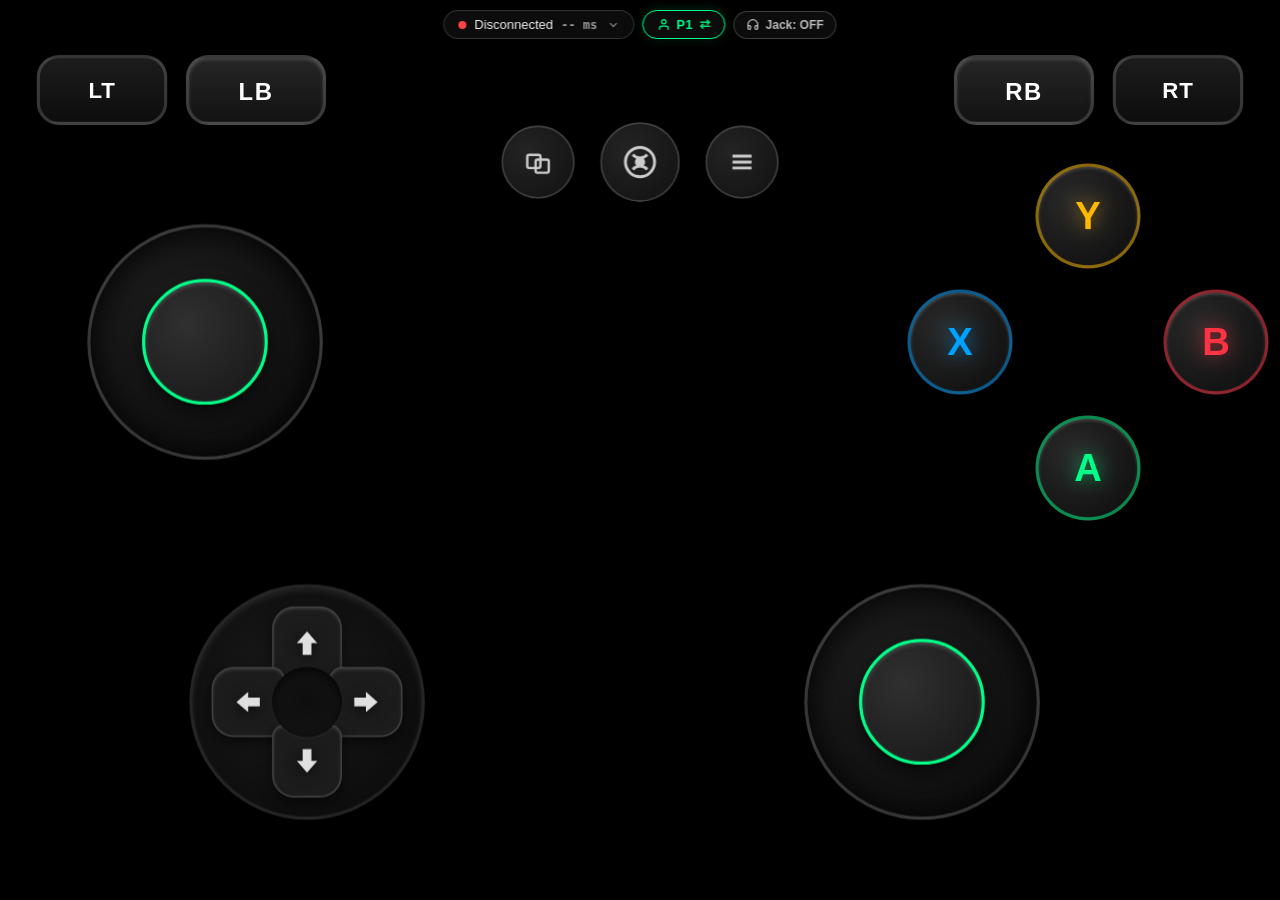
==== OmniPad-Portable/wwwroot/index.html @ bbf3c516 "Baseline: Full OmniPad project backup prior to next-generation feature upgrades" ====
<!DOCTYPE html>
<html lang="en">
<head>
    <meta charset="UTF-8">
    <meta name="viewport" content="viewport-fit=cover, width=device-width, initial-scale=1.0, maximum-scale=1.0, user-scalable=no">
    <meta name="theme-color" content="#000000">
    <meta name="apple-mobile-web-app-capable" content="yes">
    <meta name="apple-mobile-web-app-status-bar-style" content="black-translucent">
    <title>OmniPad - Universal Gamepad</title>
    <link rel="stylesheet" href="css/controller.css">
</head>
<body class="theme-stealth">
    <!-- Floating Minimalist HUD (Always visible, non-blocking) -->
    <div id="floating-hud">
        <!-- Status & Drawer Trigger Pill -->
        <div id="status-pill" class="status-pill disconnected" title="Tap to toggle toolbar">
            <span class="status-dot"></span>
            <span id="status-text">Connecting...</span>
            <span id="ping-text" class="ping-badge">-- ms</span>
            <span class="hud-toggle-icon">
                <svg class="chevron-icon" width="12" height="12" viewBox="0 0 24 24" fill="none" stroke="currentColor" stroke-width="2.5" stroke-linecap="round" stroke-linejoin="round">
                    <polyline points="6 9 12 15 18 9"></polyline>
                </svg>
            </span>
        </div>

        <!-- Dedicated Player Slot Button (Opens Switcher Modal Directly) -->
        <button id="slot-badge" class="slot-pill-btn" title="Player Controller Slot (Tap to Switch)">
            <svg width="13" height="13" viewBox="0 0 24 24" fill="none" stroke="currentColor" stroke-width="2.2" stroke-linecap="round" stroke-linejoin="round">
                <path d="M20 21v-2a4 4 0 0 0-4-4H8a4 4 0 0 0-4 4v2"></path><circle cx="12" cy="7" r="4"></circle>
            </svg>
            <span id="slot-badge-text">P1</span>
            <span class="slot-swap-symbol">⇄</span>
        </button>

        <!-- Controller Headphone Jack (Audio Streaming Toggle) -->
        <button id="btn-audio-jack" class="audio-jack-btn" title="Headphone Jack (Stream Game Audio to Phone)">
            <svg class="audio-jack-icon" width="13" height="13" viewBox="0 0 24 24" fill="none" stroke="currentColor" stroke-width="2.2" stroke-linecap="round" stroke-linejoin="round">
                <path d="M3 18v-6a9 9 0 0 1 18 0v6"></path>
                <path d="M21 19a2 2 0 0 1-2 2h-1a2 2 0 0 1-2-2v-3a2 2 0 0 1 2-2h3zM3 19a2 2 0 0 0 2 2h1a2 2 0 0 0 2-2v-3a2 2 0 0 0-2-2H3z"></path>
            </svg>
            <span id="audio-jack-text">Jack: OFF</span>
        </button>
    </div>

    <!-- Collapsible Full Top Navigation Drawer (Hidden by default, slides down when toggled) -->
    <header id="top-bar" class="collapsed">
        <div class="hud-left">
            <label class="preset-label" for="preset-selector">Preset:</label>
            <select id="preset-selector">
                <option value="xbox">Xbox 360 Standard</option>
                <option value="playstation">PlayStation DualShock</option>
                <option value="arcade">Arcade Fightstick (Sanwa 8-Btn)</option>
                <option value="hitbox">Tekken Hitbox (8-Way)</option>
                <option value="racing">Racing Wheel & Pedals</option>
                <option value="fps">FPS Precision (Gyro)</option>
                <option value="retro">Retro Arcade (NES/SNES)</option>
                <option value="trackpad">Couch PC Trackpad</option>
            </select>
            <button id="btn-topbar-slot" class="hud-btn hud-slot-btn" title="Switch Player Slot">
                <svg width="14" height="14" viewBox="0 0 24 24" fill="none" stroke="currentColor" stroke-width="2" stroke-linecap="round" stroke-linejoin="round"><path d="M20 21v-2a4 4 0 0 0-4-4H8a4 4 0 0 0-4 4v2"></path><circle cx="12" cy="7" r="4"></circle></svg>
                <span id="topbar-slot-text">Slot: P1</span>
            </button>
        </div>

        <div class="hud-right">
            <button id="btn-edit-mode" class="hud-btn" title="Edit Layout">
                <svg width="15" height="15" viewBox="0 0 24 24" fill="none" stroke="currentColor" stroke-width="2" stroke-linecap="round" stroke-linejoin="round"><path d="M12 20h9"></path><path d="M16.5 3.5a2.121 2.121 0 0 1 3 3L7 19l-4 1 1-4L16.5 3.5z"></path></svg>
                <span>Edit</span>
            </button>
            <button id="btn-settings" class="hud-btn" title="Settings">
                <svg width="15" height="15" viewBox="0 0 24 24" fill="none" stroke="currentColor" stroke-width="2" stroke-linecap="round" stroke-linejoin="round"><circle cx="12" cy="12" r="3"></circle><path d="M19.4 15a1.65 1.65 0 0 0 .33 1.82l.06.06a2 2 0 0 1 0 2.83 2 2 0 0 1-2.83 0l-.06-.06a1.65 1.65 0 0 0-1.82-.33 1.65 1.65 0 0 0-1 1.51V21a2 2 0 0 1-2 2 2 2 0 0 1-2-2v-.09A1.65 1.65 0 0 0 9 19.4a1.65 1.65 0 0 0-1.82.33l-.06.06a2 2 0 0 1-2.83 0 2 2 0 0 1 0-2.83l.06-.06a1.65 1.65 0 0 0 .33-1.82 1.65 1.65 0 0 0-1.51-1H3a2 2 0 0 1-2-2 2 2 0 0 1 2-2h.09A1.65 1.65 0 0 0 4.6 9a1.65 1.65 0 0 0-.33-1.82l-.06-.06a2 2 0 0 1 0-2.83 2 2 0 0 1 2.83 0l.06.06a1.65 1.65 0 0 0 1.82.33H9a1.65 1.65 0 0 0 1-1.51V3a2 2 0 0 1 2-2 2 2 0 0 1 2 2v.09a1.65 1.65 0 0 0 1 1.51 1.65 1.65 0 0 0 1.82-.33l.06-.06a2 2 0 0 1 2.83 0 2 2 0 0 1 0 2.83l-.06.06a1.65 1.65 0 0 0-.33 1.82V9a1.65 1.65 0 0 0 1.51 1H21a2 2 0 0 1 2 2 2 2 0 0 1-2 2h-.09a1.65 1.65 0 0 0-1.51 1z"></path></svg>
                <span>Settings</span>
            </button>
            <button id="btn-fullscreen" class="hud-btn" title="Fullscreen">
                <svg width="15" height="15" viewBox="0 0 24 24" fill="none" stroke="currentColor" stroke-width="2" stroke-linecap="round" stroke-linejoin="round"><path d="M8 3H5a2 2 0 0 0-2 2v3m18 0V5a2 2 0 0 0-2-2h-3m0 18h3a2 2 0 0 0 2-2v-3M3 16v3a2 2 0 0 0 2 2h3"></path></svg>
            </button>
            <button id="btn-hide-topbar" class="hud-btn hud-btn-close" title="Hide Toolbar">
                <svg width="15" height="15" viewBox="0 0 24 24" fill="none" stroke="currentColor" stroke-width="2.5" stroke-linecap="round" stroke-linejoin="round"><line x1="18" y1="6" x2="6" y2="18"></line><line x1="6" y1="6" x2="18" y2="18"></line></svg>
            </button>
        </div>
    </header>

    <!-- Canvas Workspace for Virtual Gamepad Controls (Takes 100% full screen) -->
    <main id="gamepad-container">
        <!-- Rendered dynamically by active layout or custom profile -->
    </main>

    <!-- Edit Mode Toolbar (Hidden by default) -->
    <aside id="edit-toolbar" class="hidden">
        <div class="toolbar-content">
            <span class="toolbar-title">
                <svg width="16" height="16" viewBox="0 0 24 24" fill="none" stroke="currentColor" stroke-width="2"><path d="M12 20h9"></path><path d="M16.5 3.5a2.121 2.121 0 0 1 3 3L7 19l-4 1 1-4L16.5 3.5z"></path></svg>
                Canvas Editor
            </span>
            <button id="btn-add-button" class="tool-btn">
                <svg width="14" height="14" viewBox="0 0 24 24" fill="none" stroke="currentColor" stroke-width="2.5"><line x1="12" y1="5" x2="12" y2="19"></line><line x1="5" y1="12" x2="19" y2="12"></line></svg>
                Button
            </button>
            <button id="btn-add-combo" class="tool-btn">
                <svg width="14" height="14" viewBox="0 0 24 24" fill="none" stroke="currentColor" stroke-width="2"><polygon points="12 2 2 7 12 12 22 7 12 2"></polygon><polyline points="2 17 12 22 22 17"></polyline><polyline points="2 12 12 17 22 12"></polyline></svg>
                Combo
            </button>
            <button id="btn-add-macro" class="tool-btn">
                <svg width="14" height="14" viewBox="0 0 24 24" fill="none" stroke="currentColor" stroke-width="2"><polygon points="13 2 3 14 12 14 11 22 21 10 12 10 13 2"></polygon></svg>
                Macro
            </button>
            <label class="scale-label">Scale: <input type="range" id="comp-scale-slider" min="50" max="200" value="100"></label>
            <label class="scale-label dpad-only-ctrl" id="dpad-spacing-label" style="display: none;" title="Adjust spacing between D-pad buttons">
                Spacing: <input type="range" id="dpad-spacing-slider" min="0" max="30" value="14" step="1">
            </label>
            <label class="scale-label dpad-only-ctrl" id="dpad-btnsize-label" style="display: none;" title="Adjust size of individual D-pad buttons">
                Btn Size: <input type="range" id="dpad-btnsize-slider" min="60" max="160" value="100" step="5">
            </label>
            <button id="dpad-bg-toggle" class="tool-btn dpad-only-ctrl" style="display: none;" title="Toggle Circular Background Disc">Disc: ON</button>
            <button id="btn-save-layout" class="tool-btn btn-success">
                <svg width="14" height="14" viewBox="0 0 24 24" fill="none" stroke="currentColor" stroke-width="2.5"><polyline points="20 6 9 17 4 12"></polyline></svg>
                Save
            </button>
            <button id="btn-reset-layout" class="tool-btn btn-danger">
                <svg width="14" height="14" viewBox="0 0 24 24" fill="none" stroke="currentColor" stroke-width="2"><polyline points="1 4 1 10 7 10"></polyline><path d="M3.51 15a9 9 0 1 0 2.13-9.36L1 10"></path></svg>
                Reset
            </button>
            <button id="btn-exit-edit" class="tool-btn">Done</button>
        </div>
    </aside>

    <!-- Settings & Macro Modal -->
    <div id="settings-modal" class="modal hidden">
        <div class="modal-content">
            <div class="modal-header">
                <h2>Controller Settings</h2>
                <button id="btn-close-settings" class="close-btn" title="Close">
                    <svg width="18" height="18" viewBox="0 0 24 24" fill="none" stroke="currentColor" stroke-width="2.5" stroke-linecap="round" stroke-linejoin="round"><line x1="18" y1="6" x2="6" y2="18"></line><line x1="6" y1="6" x2="18" y2="18"></line></svg>
                </button>
            </div>
            <div class="modal-body">
                <div class="tab-buttons">
                    <button class="tab-btn active" data-tab="tab-general">General</button>
                    <button class="tab-btn" data-tab="tab-gyro">Gyro & Motion</button>
                    <button class="tab-btn" data-tab="tab-macros">Macros & Combos</button>
                    <button class="tab-btn" data-tab="tab-profiles">Profiles</button>
                </div>

                <!-- Tab: General -->
                <div id="tab-general" class="tab-pane active">
                    <div class="setting-group">
                        <label>Visual Theme</label>
                        <select id="setting-theme">
                            <option value="theme-stealth">OLED Stealth (Pure Black)</option>
                            <option value="theme-neon">Cyberpunk Neon</option>
                            <option value="theme-xbox">Xbox Carbon & Green</option>
                            <option value="theme-playstation">PlayStation Cobalt</option>
                        </select>
                    </div>
                    <div class="setting-group">
                        <label>Controller Size: <span id="val-controller-scale">100%</span></label>
                        <input type="range" id="setting-controller-scale" min="70" max="150" value="100">
                    </div>
                    <div class="setting-group">
                        <label>Inner Stick Deadzone: <span id="val-deadzone">8%</span></label>
                        <input type="range" id="setting-deadzone" min="0" max="25" value="8">
                    </div>
                    <div class="setting-group checkbox">
                        <label><input type="checkbox" id="setting-floating-stick" checked> Floating Joysticks (Spawn where thumb touches)</label>
                    </div>
                    <div class="setting-group checkbox">
                        <label><input type="checkbox" id="setting-touch-haptics" checked> Touch Press Haptic Clicks</label>
                    </div>
                    <div class="setting-group checkbox">
                        <label><input type="checkbox" id="setting-game-rumble" checked> Game Force Feedback (PC Rumble)</label>
                    </div>
                    <div class="setting-group">
                        <label>Headphone Jack Volume: <span id="val-audio-volume">85%</span></label>
                        <input type="range" id="setting-audio-volume" min="0" max="100" value="85">
                    </div>
                    <div class="setting-group">
                        <label>Screen Brightness Dimmer: <span id="val-brightness">100%</span></label>
                        <input type="range" id="setting-brightness" min="15" max="100" value="100">
                    </div>
                </div>

                <!-- Tab: Gyro -->
                <div id="tab-gyro" class="tab-pane">
                    <div class="setting-group">
                        <label>Gyro Motion Mode</label>
                        <select id="setting-gyro-mode">
                            <option value="off">Disabled</option>
                            <option value="aim">FPS Gyro Aiming (Right Stick)</option>
                            <option value="steer">Racing Wheel Tilt (Left Stick)</option>
                            <option value="mouse">Mouse Pointer (Desktop)</option>
                        </select>
                    </div>
                    <div class="setting-group checkbox">
                        <label><input type="checkbox" id="setting-gyro-touch-only" checked> Capacitive Aim (Only active when touching aim pad)</label>
                    </div>
                    <div class="setting-group">
                        <label>Horizontal Sensitivity: <span id="val-gyro-sens-x">1.0x</span></label>
                        <input type="range" id="setting-gyro-sens-x" min="1" max="30" value="10">
                    </div>
                    <div class="setting-group">
                        <label>Vertical Sensitivity: <span id="val-gyro-sens-y">1.0x</span></label>
                        <input type="range" id="setting-gyro-sens-y" min="1" max="30" value="10">
                    </div>
                    <button id="btn-request-gyro" class="btn-primary">Calibrate / Request Sensor Permission</button>
                </div>

                <!-- Tab: Macros -->
                <div id="tab-macros" class="tab-pane">
                    <h3>Timed Macro Sequencer</h3>
                    <p class="hint">Create millisecond-timed combos (e.g. Tekken EWGF, Slide-Cancel)</p>
                    <div class="macro-builder">
                        <input type="text" id="macro-name" placeholder="Macro Name (e.g. EWGF, SlideCancel)">
                        <div id="macro-step-list" class="step-list">
                            <!-- Macro steps rendered dynamically -->
                        </div>
                        <div class="macro-controls">
                            <button id="btn-add-step" class="tool-btn">+ Add Step</button>
                            <button id="btn-save-macro" class="tool-btn btn-success">Save Macro</button>
                        </div>
                    </div>
                    <h4>Saved Macros</h4>
                    <ul id="saved-macros-list"></ul>
                </div>

                <!-- Tab: Profiles -->
                <div id="tab-profiles" class="tab-pane">
                    <h3>Layout Profiles</h3>
                    <div class="profile-actions">
                        <button id="btn-export-profile" class="btn-primary">Export Current Profile (JSON)</button>
                        <button id="btn-import-profile" class="btn-secondary">Import Profile (JSON)</button>
                        <input type="file" id="file-import-profile" style="display: none" accept=".json">
                    </div>
                </div>
            </div>
        </div>
    </div>

    <!-- Modal: Player Switcher -->
    <div id="modal-player-switch" class="modal hidden">
        <div class="modal-backdrop" id="backdrop-player-switch"></div>
        <div class="modal-content player-switch-card">
            <div class="modal-header">
                <div class="modal-title-wrap">
                    <svg width="18" height="18" viewBox="0 0 24 24" fill="none" stroke="var(--accent)" stroke-width="2.5" stroke-linecap="round" stroke-linejoin="round">
                        <path d="M20 21v-2a4 4 0 0 0-4-4H8a4 4 0 0 0-4 4v2"></path><circle cx="12" cy="7" r="4"></circle>
                    </svg>
                    <h2>Controller Slots</h2>
                </div>
                <button id="btn-close-player-switch" class="btn-icon" title="Close">
                    <svg width="18" height="18" viewBox="0 0 24 24" fill="none" stroke="currentColor" stroke-width="2.5"><line x1="18" y1="6" x2="6" y2="18"/><line x1="6" y1="6" x2="18" y2="18"/></svg>
                </button>
            </div>
            <div class="player-switch-body">
                <p class="modal-subtitle">Switch instantly to an open slot or swap with a connected player.</p>
                <div id="player-slots-container" class="player-slots-grid">
                    <!-- Rendered dynamically as 2x2 grid -->
                </div>
            </div>
        </div>
    </div>

    <!-- Modal: Incoming Swap Prompt -->
    <div id="modal-swap-prompt" class="modal hidden">
        <div class="modal-backdrop" id="backdrop-swap-prompt"></div>
        <div class="modal-content swap-prompt-card">
            <div class="swap-icon-badge">
                <svg width="28" height="28" viewBox="0 0 24 24" fill="none" stroke="var(--accent)" stroke-width="2.2"><path d="M16 3l4 4-4 4"/><path d="M20 7H4"/><path d="M8 21l-4-4 4-4"/><path d="M4 17h16"/></svg>
            </div>
            <h2 id="swap-prompt-title">Slot Swap Request</h2>
            <p id="swap-prompt-desc">Player 1 wants to swap controller slots with you.</p>
            <div class="swap-timer-wrapper">
                <div class="swap-timer-bar-container">
                    <div id="swap-timer-bar" class="swap-timer-bar"></div>
                </div>
                <span id="swap-timer-sec" class="swap-timer-sec">15s</span>
            </div>
            <div class="swap-actions">
                <button id="btn-accept-swap" class="btn-swap-choice btn-accept">
                    <svg width="16" height="16" viewBox="0 0 24 24" fill="none" stroke="currentColor" stroke-width="3" stroke-linecap="round" stroke-linejoin="round"><polyline points="20 6 9 17 4 12"/></svg>
                    <span>Accept Swap</span>
                </button>
                <button id="btn-decline-swap" class="btn-swap-choice btn-decline">
                    <svg width="16" height="16" viewBox="0 0 24 24" fill="none" stroke="currentColor" stroke-width="2.5" stroke-linecap="round" stroke-linejoin="round"><line x1="18" y1="6" x2="6" y2="18"/><line x1="6" y1="6" x2="18" y2="18"/></svg>
                    <span>Decline</span>
                </button>
            </div>
        </div>
    </div>

    <!-- HUD Toast for Notifications -->
    <div id="hud-toast" class="hud-toast hidden"></div>

    <!-- Scripts -->
    <script src="js/network.js"></script>
    <script src="js/audioEngine.js"></script>
    <script src="js/touchEngine.js"></script>
    <script src="js/gyroEngine.js"></script>
    <script src="js/macroEngine.js"></script>
    <script src="js/customizer.js"></script>
    <script src="js/layouts.js"></script>
    <script src="js/app.js"></script>
</body>
</html>
---- OmniPad-Portable/wwwroot/css/controller.css ----
/* ==========================================================================
   OmniPad Controller Stylesheet
   Ultra-responsive, GPU-accelerated touch styling
   ========================================================================== */

* {
    box-sizing: border-box;
    margin: 0;
    padding: 0;
    touch-action: none;
    user-select: none;
    -webkit-user-select: none;
    -webkit-touch-callout: none;
    -webkit-tap-highlight-color: transparent;
}

html, body {
    width: 100vw;
    height: 100vh;
    overflow: hidden;
    font-family: -apple-system, BlinkMacSystemFont, "Segoe UI", Roboto, Helvetica, Arial, sans-serif;
    font-size: 14px;
    background-color: #000;
    color: #eee;
}

/* --- THEMES --- */
body.theme-stealth {
    --bg-color: #000000;
    --panel-bg: rgba(18, 18, 18, 0.7);
    --accent: #00ff88;
    --btn-bg: #141414;
    --btn-border: #282828;
    --btn-text: #fff;
    --btn-active: #00ff88;
    --stick-base: #101010;
    --stick-knob: #222222;
}

body.theme-neon {
    --bg-color: #05050f;
    --panel-bg: rgba(15, 10, 30, 0.7);
    --accent: #00f0ff;
    --btn-bg: #100a20;
    --btn-border: #ff0077;
    --btn-text: #00f0ff;
    --btn-active: #ff0077;
    --stick-base: #0f0820;
    --stick-knob: #00f0ff;
}

body.theme-xbox {
    --bg-color: #0d0d0d;
    --panel-bg: rgba(20, 20, 20, 0.7);
    --accent: #107c10;
    --btn-bg: #1f1f1f;
    --btn-border: #333333;
    --btn-text: #ffffff;
    --btn-active: #107c10;
    --stick-base: #171717;
    --stick-knob: #2a2a2a;
}

body.theme-playstation {
    --bg-color: #0a0e1a;
    --panel-bg: rgba(12, 18, 32, 0.7);
    --accent: #00439c;
    --btn-bg: #121a2c;
    --btn-border: #22304d;
    --btn-text: #ffffff;
    --btn-active: #0070d1;
    --stick-base: #141d30;
    --stick-knob: #1f2c47;
}

body {
    background-color: var(--bg-color);
}

/* --- FLOATING MINIMAL HUD --- */
#floating-hud {
    position: fixed;
    top: 10px;
    left: 50%;
    transform: translateX(-50%);
    display: inline-flex;
    align-items: center;
    gap: 8px;
    z-index: 1000;
    pointer-events: auto;
}

.status-pill {
    display: inline-flex;
    align-items: center;
    gap: 8px;
    background: rgba(14, 14, 14, 0.86);
    backdrop-filter: blur(14px);
    -webkit-backdrop-filter: blur(14px);
    border: 1px solid rgba(255, 255, 255, 0.16);
    padding: 6px 14px;
    border-radius: 24px;
    font-size: 13px;
    font-weight: 500;
    box-shadow: 0 4px 18px rgba(0, 0, 0, 0.65);
    cursor: pointer;
    touch-action: manipulation;
    transition: background 0.15s ease, border-color 0.15s ease, transform 0.1s ease;
}

.status-pill:hover {
    background: rgba(24, 24, 24, 0.95);
    border-color: rgba(255, 255, 255, 0.3);
}

.status-pill:active {
    transform: scale(0.96);
}

.slot-pill-btn {
    display: inline-flex;
    align-items: center;
    gap: 6px;
    background: rgba(14, 14, 14, 0.9);
    backdrop-filter: blur(14px);
    -webkit-backdrop-filter: blur(14px);
    border: 1.5px solid var(--accent);
    color: var(--accent);
    padding: 6px 14px;
    border-radius: 24px;
    font-size: 13px;
    font-weight: 800;
    letter-spacing: 0.5px;
    box-shadow: 0 4px 18px rgba(0, 0, 0, 0.65), 0 0 12px rgba(0, 255, 136, 0.2);
    cursor: pointer;
    touch-action: manipulation;
    -webkit-tap-highlight-color: transparent;
    transition: all 0.15s ease;
}

.slot-pill-btn:hover {
    background: var(--accent);
    color: #000;
    box-shadow: 0 4px 22px rgba(0, 255, 136, 0.45);
}

.slot-pill-btn:active {
    transform: scale(0.94);
}

.slot-swap-symbol {
    font-size: 13px;
    opacity: 0.85;
    font-weight: 900;
}

.audio-jack-btn {
    display: inline-flex;
    align-items: center;
    gap: 6px;
    background: rgba(14, 14, 14, 0.9);
    backdrop-filter: blur(14px);
    -webkit-backdrop-filter: blur(14px);
    border: 1px solid rgba(255, 255, 255, 0.2);
    color: #bbb;
    padding: 6px 12px;
    border-radius: 24px;
    font-size: 12px;
    font-weight: 700;
    cursor: pointer;
    touch-action: manipulation;
    -webkit-tap-highlight-color: transparent;
    transition: all 0.15s ease;
}

.audio-jack-btn:hover {
    background: rgba(30, 30, 30, 0.95);
    border-color: rgba(255, 255, 255, 0.4);
    color: #fff;
}

.audio-jack-btn:active {
    transform: scale(0.94);
}

.audio-jack-btn.active {
    background: rgba(0, 255, 136, 0.16);
    border-color: var(--accent);
    color: var(--accent);
    box-shadow: 0 0 14px rgba(0, 255, 136, 0.35);
}

.audio-jack-btn.active .audio-jack-icon {
    animation: audioPulse 1.2s infinite ease-in-out;
}

@keyframes audioPulse {
    0%, 100% { transform: scale(1); filter: brightness(1); }
    50% { transform: scale(1.18); filter: brightness(1.3); }
}

.status-dot {
    width: 8px;
    height: 8px;
    border-radius: 50%;
    background: #ff4444;
}

.status-pill.connected .status-dot {
    background: #00ff88;
    box-shadow: 0 0 8px #00ff88;
}

.ping-badge {
    color: #999;
    font-family: monospace;
    font-weight: 600;
    font-size: 12px;
}

.hud-toggle-icon {
    display: flex;
    align-items: center;
    color: rgba(255, 255, 255, 0.45);
    margin-left: 2px;
    transition: transform 0.25s ease;
}

body.toolbar-open .hud-toggle-icon {
    transform: rotate(180deg);
}

/* --- COLLAPSIBLE TOP NAVIGATION DRAWER --- */
#top-bar {
    position: fixed;
    top: 0;
    left: 0;
    width: 100%;
    height: 52px;
    background: rgba(12, 12, 12, 0.94);
    backdrop-filter: blur(16px);
    -webkit-backdrop-filter: blur(16px);
    display: flex;
    align-items: center;
    justify-content: space-between;
    padding: 0 20px;
    z-index: 999;
    border-bottom: 1px solid rgba(255, 255, 255, 0.12);
    box-shadow: 0 8px 30px rgba(0, 0, 0, 0.7);
    transition: transform 0.25s cubic-bezier(0.16, 1, 0.3, 1), opacity 0.2s ease;
}

#top-bar.collapsed {
    transform: translateY(-100%);
    opacity: 0;
    pointer-events: none;
}

.preset-label {
    font-size: 12px;
    color: #888;
    margin-right: 6px;
    font-weight: 600;
    text-transform: uppercase;
    letter-spacing: 0.5px;
}

.hud-left select {
    background: rgba(255, 255, 255, 0.08);
    color: #fff;
    border: 1px solid rgba(255, 255, 255, 0.2);
    border-radius: 8px;
    padding: 6px 12px;
    font-size: 13px;
    font-weight: 600;
    outline: none;
}

.hud-right {
    display: flex;
    align-items: center;
    gap: 10px;
}

.hud-btn {
    background: rgba(255, 255, 255, 0.08);
    color: #eee;
    border: 1px solid rgba(255, 255, 255, 0.16);
    border-radius: 8px;
    padding: 6px 12px;
    font-size: 13px;
    font-weight: 600;
    display: inline-flex;
    align-items: center;
    gap: 6px;
    cursor: pointer;
    transition: background 0.12s ease, transform 0.08s ease;
}

.hud-btn svg {
    display: block;
}

.hud-btn:hover {
    background: rgba(255, 255, 255, 0.16);
}

.hud-btn:active {
    background: var(--accent);
    color: #000;
    transform: scale(0.95);
}

.hud-btn-close {
    padding: 6px 9px;
    color: #aaa;
}

/* --- GAMEPAD WORKSPACE CONTAINER (100% full screen) --- */
#gamepad-container {
    position: absolute;
    top: 0;
    left: 0;
    right: 0;
    bottom: 0;
    width: 100vw;
    height: 100vh;
    overflow: hidden;
}

/* --- CONTROL ELEMENTS --- */
.control-elem {
    position: absolute !important;
    display: flex;
    align-items: center;
    justify-content: center;
    transform: translate(-50%, -50%) scale(calc(var(--elem-scale, 1) * var(--dyn-scale, 1)));
    cursor: pointer;
    will-change: transform, opacity;
    user-select: none;
    -webkit-user-select: none;
    touch-action: none;
    transition: transform 0.05s ease;
}

.control-elem.active, .control-elem:active {
    transform: translate(-50%, -50%) scale(calc(var(--elem-scale, 1) * var(--dyn-scale, 1) * 0.94));
}

/* Face Buttons */
.game-btn {
    border-radius: 50%;
    background: radial-gradient(circle at 35% 35%, #2a2a2a 0%, #141414 70%, #0d0d0d 100%);
    border: 2px solid rgba(255, 255, 255, 0.16);
    color: var(--btn-text);
    font-weight: 800;
    font-size: 24px;
    font-family: -apple-system, BlinkMacSystemFont, "Segoe UI", Roboto, sans-serif;
    box-shadow: 0 6px 16px rgba(0, 0, 0, 0.6), inset 0 1px 2px rgba(255, 255, 255, 0.2);
    display: flex;
    align-items: center;
    justify-content: center;
    text-align: center;
    line-height: 1.1;
    transition: transform 0.05s ease, background 0.08s ease, box-shadow 0.08s ease;
}

.game-btn.active, .game-btn:active {
    opacity: 0.92;
}

/* Pill Button for Select, Start, Options, Share, Handbrake, Macros */
.pill-btn {
    border-radius: 20px !important;
    font-size: 12px !important;
    font-weight: 700 !important;
    letter-spacing: 0.5px !important;
    text-transform: uppercase !important;
    background: linear-gradient(to bottom, #252525 0%, #131313 100%) !important;
    border: 1.5px solid rgba(255, 255, 255, 0.18) !important;
    color: #ddd !important;
    box-shadow: 0 4px 10px rgba(0, 0, 0, 0.6) !important;
    display: flex !important;
    align-items: center !important;
    justify-content: center !important;
    text-align: center !important;
    transition: background 0.08s ease;
}

.pill-btn.active, .pill-btn:active {
    background: var(--accent) !important;
    color: #000 !important;
    border-color: #fff !important;
    box-shadow: 0 0 16px var(--accent) !important;
}

/* Keyboard Key Button for Trackpad Preset */
.key-btn {
    border-radius: 8px !important;
    font-size: 13px !important;
    font-weight: 700 !important;
    background: #202020 !important;
    border: 1.5px solid rgba(255, 255, 255, 0.22) !important;
    box-shadow: 0 3px 8px rgba(0, 0, 0, 0.6) !important;
    color: #eee !important;
    display: flex !important;
    align-items: center !important;
    justify-content: center !important;
    transition: background 0.08s ease;
}

.key-btn.active, .key-btn:active {
    background: var(--accent) !important;
    color: #000 !important;
}

/* Action Button with Multi-character labels (e.g. 1 (X) or Jump (A)) */
.action-btn {
    font-size: 13px !important;
    font-weight: 800 !important;
    line-height: 1.1 !important;
    text-align: center !important;
    white-space: pre-line !important;
}

/* Xbox Specific Button Colors */
.game-btn.btn-a {
    color: #00ff88;
    border-color: rgba(0, 255, 136, 0.5);
    text-shadow: 0 0 12px rgba(0, 255, 136, 0.6);
}
.game-btn.btn-a.active, .game-btn.btn-a:active {
    background: #00ff88;
    color: #000;
    box-shadow: 0 0 26px #00ff88;
    border-color: #fff;
}

.game-btn.btn-b {
    color: #ff3344;
    border-color: rgba(255, 51, 68, 0.5);
    text-shadow: 0 0 12px rgba(255, 51, 68, 0.6);
}
.game-btn.btn-b.active, .game-btn.btn-b:active {
    background: #ff3344;
    color: #fff;
    box-shadow: 0 0 26px #ff3344;
    border-color: #fff;
}

.game-btn.btn-x {
    color: #00a2ff;
    border-color: rgba(0, 162, 255, 0.5);
    text-shadow: 0 0 12px rgba(0, 162, 255, 0.6);
}
.game-btn.btn-x.active, .game-btn.btn-x:active {
    background: #00a2ff;
    color: #fff;
    box-shadow: 0 0 26px #00a2ff;
    border-color: #fff;
}

.game-btn.btn-y {
    color: #ffb900;
    border-color: rgba(255, 185, 0, 0.5);
    text-shadow: 0 0 12px rgba(255, 185, 0, 0.6);
}
.game-btn.btn-y.active, .game-btn.btn-y:active {
    background: #ffb900;
    color: #000;
    box-shadow: 0 0 26px #ffb900;
    border-color: #fff;
}

/* PlayStation Specific Colors */
.game-btn.btn-ps-tri { color: #00e676; border-color: rgba(0, 230, 118, 0.5); font-size: 20px; }
.game-btn.btn-ps-tri.active { background: #00e676; color: #000; box-shadow: 0 0 26px #00e676; }

.game-btn.btn-ps-sqr { color: #f06292; border-color: rgba(240, 98, 146, 0.5); font-size: 20px; }
.game-btn.btn-ps-sqr.active { background: #f06292; color: #fff; box-shadow: 0 0 26px #f06292; }

.game-btn.btn-ps-cir { color: #ff5252; border-color: rgba(255, 82, 82, 0.5); font-size: 20px; }
.game-btn.btn-ps-cir.active { background: #ff5252; color: #fff; box-shadow: 0 0 26px #ff5252; }

.game-btn.btn-ps-crs { color: #40c4ff; border-color: rgba(64, 196, 255, 0.5); font-size: 20px; }
.game-btn.btn-ps-crs.active { background: #40c4ff; color: #fff; box-shadow: 0 0 26px #40c4ff; }

/* System Buttons (View, Menu, Guide) */
.sys-btn {
    border-radius: 50%;
    background: radial-gradient(circle at 35% 35%, #242424 0%, #111111 100%);
    border: 1.5px solid rgba(255, 255, 255, 0.18);
    color: #ccc;
    box-shadow: 0 4px 12px rgba(0, 0, 0, 0.65);
    display: flex;
    align-items: center;
    justify-content: center;
    transition: transform 0.05s ease, background 0.08s ease;
}
.sys-btn svg {
    stroke: currentColor;
    fill: none;
}
.sys-btn.active, .sys-btn:active {
    background: var(--accent);
    color: #000;
    box-shadow: 0 0 18px var(--accent);
}

/* Shoulders & Triggers */
.shoulder-btn {
    border-radius: 14px;
    background: linear-gradient(to bottom, #262626 0%, #121212 100%);
    border: 2px solid rgba(255, 255, 255, 0.16);
    color: #fff;
    font-weight: 800;
    font-size: 15px;
    letter-spacing: 1px;
    box-shadow: 0 5px 14px rgba(0, 0, 0, 0.65), inset 0 1px 2px rgba(255, 255, 255, 0.15);
    display: flex;
    align-items: center;
    justify-content: center;
}
.shoulder-btn.active, .shoulder-btn:active {
    background: var(--accent);
    color: #000;
    box-shadow: 0 0 20px var(--accent);
    border-color: #fff;
    transform: translate(-50%, -50%) scale(0.94);
}

.trigger-slider-container {
    background: linear-gradient(to bottom, #1c1c1c 0%, #0d0d0d 100%);
    border: 2px solid rgba(255, 255, 255, 0.16);
    border-radius: 14px;
    overflow: hidden;
    box-shadow: 0 5px 14px rgba(0, 0, 0, 0.65);
    display: flex;
    align-items: center;
    justify-content: center;
}

.trigger-fill {
    position: absolute;
    bottom: 0;
    left: 0;
    width: 100%;
    height: 0%;
    background: var(--accent);
    transition: height 0.04s linear;
}

.trigger-label {
    position: relative;
    z-index: 2;
    font-weight: 800;
    font-size: 14px;
    letter-spacing: 0.5px;
}

/* Analog Sticks */
.joystick-base {
    border-radius: 50%;
    background: radial-gradient(circle at 40% 40%, #202020 0%, #0d0d0d 80%, #050505 100%);
    border: 2px solid rgba(255, 255, 255, 0.16);
    box-shadow: inset 0 0 20px rgba(0, 0, 0, 0.9), 0 8px 24px rgba(0, 0, 0, 0.85);
}

.joystick-knob {
    position: absolute;
    width: 55%;
    height: 55%;
    border-radius: 50%;
    background: radial-gradient(circle at 35% 35%, #303030 0%, #1e1e1e 70%, #121212 100%);
    border: 2px solid var(--accent);
    top: 50%;
    left: 50%;
    transform: translate(-50%, -50%);
    box-shadow: 0 4px 12px rgba(0, 0, 0, 0.7), inset 0 1px 3px rgba(255, 255, 255, 0.2);
    pointer-events: none;
}

/* --- TACTILE EMBOSSED D-PAD CROSS --- */
.dpad-container {
    --dpad-gap: 14px;
    --dpad-btn-scale: 1;
    border-radius: 50%;
    background: radial-gradient(circle at 45% 45%, #1c1c1c 0%, #0c0c0c 80%, #050505 100%);
    box-shadow: 0 8px 24px rgba(0, 0, 0, 0.85), inset 0 2px 4px rgba(255, 255, 255, 0.08);
    border: 2px solid rgba(255, 255, 255, 0.09);
    touch-action: none;
    display: flex;
    align-items: center;
    justify-content: center;
    transition: background 0.15s ease, border-color 0.15s ease;
}

.dpad-container.dpad-no-bg {
    background: transparent !important;
    box-shadow: none !important;
    border: none !important;
}

.dpad-cross {
    position: relative;
    width: 100%;
    height: 100%;
}

.dpad-btn {
    position: absolute;
    display: flex;
    align-items: center;
    justify-content: center;
    background: #1c1c1c;
    color: #e0e0e0;
    border: 1.5px solid rgba(255, 255, 255, 0.16);
    box-shadow: inset 0 1px 2px rgba(255, 255, 255, 0.12), 0 3px 8px rgba(0, 0, 0, 0.6);
    cursor: pointer;
    transition: background 0.06s ease, transform 0.06s ease, color 0.06s ease;
    border-radius: 12px;
}

.dpad-btn svg {
    width: calc(22px * var(--dpad-btn-scale, 1));
    height: calc(22px * var(--dpad-btn-scale, 1));
    fill: currentColor;
    filter: drop-shadow(0 2px 4px rgba(0,0,0,0.6));
    pointer-events: none;
}

.dpad-up {
    bottom: calc(50% + var(--dpad-gap, 14px));
    left: 50%;
    transform: translateX(-50%);
    width: calc(44px * var(--dpad-btn-scale, 1));
    height: calc(46px * var(--dpad-btn-scale, 1));
    border-radius: calc(14px * var(--dpad-btn-scale, 1)) calc(14px * var(--dpad-btn-scale, 1)) calc(8px * var(--dpad-btn-scale, 1)) calc(8px * var(--dpad-btn-scale, 1));
}

.dpad-down {
    top: calc(50% + var(--dpad-gap, 14px));
    left: 50%;
    transform: translateX(-50%);
    width: calc(44px * var(--dpad-btn-scale, 1));
    height: calc(46px * var(--dpad-btn-scale, 1));
    border-radius: calc(8px * var(--dpad-btn-scale, 1)) calc(8px * var(--dpad-btn-scale, 1)) calc(14px * var(--dpad-btn-scale, 1)) calc(14px * var(--dpad-btn-scale, 1));
}

.dpad-left {
    right: calc(50% + var(--dpad-gap, 14px));
    top: 50%;
    transform: translateY(-50%);
    width: calc(46px * var(--dpad-btn-scale, 1));
    height: calc(44px * var(--dpad-btn-scale, 1));
    border-radius: calc(14px * var(--dpad-btn-scale, 1)) calc(8px * var(--dpad-btn-scale, 1)) calc(8px * var(--dpad-btn-scale, 1)) calc(14px * var(--dpad-btn-scale, 1));
}

.dpad-right {
    left: calc(50% + var(--dpad-gap, 14px));
    top: 50%;
    transform: translateY(-50%);
    width: calc(46px * var(--dpad-btn-scale, 1));
    height: calc(44px * var(--dpad-btn-scale, 1));
    border-radius: calc(8px * var(--dpad-btn-scale, 1)) calc(14px * var(--dpad-btn-scale, 1)) calc(14px * var(--dpad-btn-scale, 1)) calc(8px * var(--dpad-btn-scale, 1));
}

.dpad-core {
    position: absolute;
    top: 50%;
    left: 50%;
    transform: translate(-50%, -50%);
    width: calc(var(--dpad-gap, 14px) * 2 + 16px);
    height: calc(var(--dpad-gap, 14px) * 2 + 16px);
    max-width: 52px;
    max-height: 52px;
    min-width: 12px;
    min-height: 12px;
    border-radius: 50%;
    background: radial-gradient(circle, #0e0e0e 0%, #151515 100%);
    box-shadow: inset 0 2px 6px rgba(0,0,0,0.8), 0 1px 2px rgba(255,255,255,0.05);
    pointer-events: none;
    z-index: 2;
    transition: opacity 0.15s ease;
}

/* Hide center disc if gap is zero or near zero for a seamless contiguous cross */
.dpad-container[style*="--dpad-gap: 0"] .dpad-core,
.dpad-container[style*="--dpad-gap: 1p"] .dpad-core,
.dpad-container[style*="--dpad-gap: 2p"] .dpad-core {
    opacity: 0;
}

.dpad-btn.active {
    background: var(--accent) !important;
    color: #000 !important;
    border-color: #fff !important;
    box-shadow: 0 0 16px var(--accent) !important;
}

.dpad-up.active { transform: translateX(-50%) scale(0.95); }
.dpad-down.active { transform: translateX(-50%) scale(0.95); }
.dpad-left.active { transform: translateY(-50%) scale(0.95); }
.dpad-right.active { transform: translateY(-50%) scale(0.95); }

/* D-Pad 8-way Grid */
.dpad-grid {
    display: grid;
    grid-template-columns: repeat(3, 1fr);
    grid-template-rows: repeat(3, 1fr);
    gap: 5px;
    background: rgba(14, 14, 14, 0.7);
    padding: 6px;
    border-radius: 16px;
    border: 2px solid rgba(255, 255, 255, 0.1);
}

.dpad-cell {
    background: #1c1c1c;
    border: 1.5px solid rgba(255, 255, 255, 0.12);
    display: flex;
    align-items: center;
    justify-content: center;
    color: #fff;
    font-size: 20px;
    font-weight: bold;
    border-radius: 8px;
    box-shadow: 0 2px 6px rgba(0,0,0,0.5);
    transition: background 0.06s ease, transform 0.06s ease;
}

.dpad-cell.active {
    background: var(--accent);
    color: #000;
    box-shadow: 0 0 16px var(--accent);
    transform: scale(0.94);
}

.dpad-center {
    background: transparent;
    border: none;
    box-shadow: none;
}

/* Racing Pedals */
.pedal-box {
    border-radius: 12px;
    background: #111;
    border: 2px solid #333;
    display: flex;
    flex-direction: column;
    justify-content: flex-end;
    overflow: hidden;
}

.pedal-fill {
    background: linear-gradient(to top, #ff3300, #ff8800);
    width: 100%;
    height: 0%;
}

.pedal-gas .pedal-fill {
    background: linear-gradient(to top, #00aa44, #00ff88);
}

/* Trackpad Mode */
.trackpad-surface {
    background: rgba(255, 255, 255, 0.03);
    border: 2px dashed rgba(255, 255, 255, 0.15);
    border-radius: 16px;
}

/* Edit Mode Styling */
body.editing .control-elem {
    outline: 2px dashed #00ff88;
    outline-offset: 4px;
}

body.editing .control-elem.selected {
    outline: 2px solid #ff0077;
    box-shadow: 0 0 15px rgba(255, 0, 119, 0.5);
}

#edit-toolbar {
    position: fixed;
    bottom: 12px;
    left: 50%;
    transform: translateX(-50%);
    background: rgba(20, 20, 20, 0.95);
    border: 1px solid rgba(255, 255, 255, 0.2);
    border-radius: 12px;
    padding: 6px 14px;
    z-index: 1001;
    box-shadow: 0 8px 24px rgba(0, 0, 0, 0.8);
    max-width: 96vw;
    overflow-x: auto;
    scrollbar-width: none;
}

#edit-toolbar::-webkit-scrollbar {
    display: none;
}

.toolbar-content {
    display: flex;
    align-items: center;
    gap: 8px;
    white-space: nowrap;
}

.scale-label {
    display: inline-flex;
    align-items: center;
    gap: 6px;
    font-size: 11px;
    font-weight: 700;
    color: #bbb;
    text-transform: uppercase;
    letter-spacing: 0.5px;
    user-select: none;
    background: rgba(255, 255, 255, 0.05);
    padding: 4px 8px;
    border-radius: 6px;
    border: 1px solid rgba(255, 255, 255, 0.1);
}

.scale-label input[type="range"] {
    width: 68px;
    height: 14px;
    cursor: pointer;
    accent-color: var(--accent);
}

@media (max-height: 500px) {
    .toolbar-title {
        display: none !important;
    }
    .toolbar-content {
        gap: 6px;
    }
    .tool-btn {
        padding: 5px 10px;
        font-size: 11px;
    }
    .scale-label {
        padding: 3px 6px;
        font-size: 10px;
        gap: 4px;
    }
    .scale-label input[type="range"] {
        width: 58px;
    }
}

.tool-btn {
    background: #2a2a2a;
    color: #fff;
    border: 1px solid #444;
    padding: 6px 12px;
    border-radius: 6px;
    font-weight: 500;
    cursor: pointer;
}

.tool-btn.btn-success {
    background: #107c10;
    border-color: #1a9e1a;
}

.tool-btn.btn-danger {
    background: #a80000;
    border-color: #d10000;
}

/* Modals */
.modal {
    position: fixed;
    inset: 0;
    background: rgba(0, 0, 0, 0.82);
    display: flex;
    align-items: center;
    justify-content: center;
    z-index: 9999;
    backdrop-filter: blur(12px);
    -webkit-backdrop-filter: blur(12px);
    padding: 12px;
    touch-action: auto !important;
    pointer-events: auto !important;
}

.modal-backdrop {
    position: absolute;
    inset: 0;
    z-index: 1;
    background: transparent;
    cursor: pointer;
}

.modal.hidden, #edit-toolbar.hidden {
    display: none !important;
}

body.modal-open #gamepad-container,
body.modal-open #floating-hud,
body.modal-open #top-bar {
    pointer-events: none !important;
}

.modal-content {
    position: relative;
    z-index: 2;
    background: #151515;
    border: 1px solid rgba(255, 255, 255, 0.18);
    border-radius: 16px;
    width: 92%;
    max-width: 540px;
    max-height: 88vh;
    display: flex;
    flex-direction: column;
    overflow: hidden;
    box-shadow: 0 20px 50px rgba(0, 0, 0, 0.9);
    touch-action: auto;
    pointer-events: auto;
}

.modal-header {
    display: flex;
    justify-content: space-between;
    align-items: center;
    padding: 16px;
    border-bottom: 1px solid rgba(255, 255, 255, 0.1);
}

.close-btn {
    background: rgba(255, 255, 255, 0.06);
    border: 1px solid rgba(255, 255, 255, 0.1);
    border-radius: 8px;
    color: #aaa;
    display: flex;
    align-items: center;
    justify-content: center;
    padding: 6px;
    cursor: pointer;
    transition: background 0.15s ease, color 0.15s ease;
}

.close-btn:hover {
    background: rgba(255, 255, 255, 0.15);
    color: #fff;
}

.modal-body {
    padding: 16px;
    overflow-y: auto !important;
    -webkit-overflow-scrolling: touch !important;
    overscroll-behavior-y: contain;
    touch-action: pan-y !important;
    flex: 1 1 auto;
    min-height: 0;
}

.modal-body,
.modal-body * {
    touch-action: pan-y !important;
}

.modal-body button,
.modal-content button {
    touch-action: manipulation !important;
}

.tab-buttons {
    display: flex;
    gap: 6px;
    border-bottom: 1px solid rgba(255, 255, 255, 0.1);
    margin-bottom: 16px;
}

.tab-btn {
    background: none;
    border: none;
    color: #888;
    padding: 8px 12px;
    font-weight: bold;
    cursor: pointer;
}

.tab-btn.active {
    color: var(--accent);
    border-bottom: 2px solid var(--accent);
}

.tab-pane {
    display: none;
}

.tab-pane.active {
    display: block;
}

.setting-group {
    margin-bottom: 14px;
}

.setting-group label {
    display: block;
    font-size: 13px;
    color: #bbb;
    margin-bottom: 4px;
}

.setting-group select, .setting-group input[type="range"], .setting-group input[type="text"] {
    width: 100%;
    background: #252525;
    border: 1px solid #444;
    color: #fff;
    padding: 6px 10px;
    border-radius: 6px;
}

.setting-group.checkbox label {
    display: flex;
    align-items: center;
    gap: 8px;
    cursor: pointer;
}

.btn-primary {
    background: var(--accent);
    color: #000;
    font-weight: bold;
    border: none;
    padding: 8px 16px;
    border-radius: 6px;
    width: 100%;
    cursor: pointer;
    margin-top: 8px;
}

.btn-secondary {
    background: #333;
    color: #fff;
    border: none;
    padding: 8px 16px;
    border-radius: 6px;
    width: 100%;
    cursor: pointer;
    margin-top: 8px;
}

/* Macro Step List */
.step-list {
    background: #111;
    border: 1px solid #333;
    border-radius: 8px;
    padding: 8px;
    margin: 10px 0;
    max-height: 180px;
    overflow-y: auto;
}

.macro-step-row {
    display: flex;
    gap: 8px;
    align-items: center;
    margin-bottom: 6px;
}

.macro-step-row select, .macro-step-row input {
    background: #222;
    border: 1px solid #444;
    color: #fff;
    padding: 4px 8px;
    border-radius: 4px;
}

.macro-step-row button {
    background: #a80000;
    color: #fff;
    border: none;
    border-radius: 4px;
    padding: 4px 8px;
}

/* --- PLAYER SWITCHER & SWAP PROMPT MODALS --- */
.player-switch-card {
    max-width: 620px !important;
    width: 95% !important;
    max-height: 86vh !important;
    display: flex !important;
    flex-direction: column !important;
    overflow: hidden !important;
}

.modal-title-wrap {
    display: flex;
    align-items: center;
    gap: 8px;
}

.modal-title-wrap h2 {
    font-size: 16px;
    font-weight: 800;
    letter-spacing: 0.3px;
    margin: 0;
}

.player-switch-body {
    padding: 12px 16px 20px 16px;
    overflow-y: auto !important;
    -webkit-overflow-scrolling: touch !important;
    overscroll-behavior-y: contain;
    flex: 1 1 auto;
    min-height: 0;
    max-height: calc(86vh - 65px);
    touch-action: pan-y !important;
}

.player-switch-body,
.player-switch-body *,
.player-slots-grid,
.player-slots-grid *,
.player-slot-card,
.player-slot-card * {
    touch-action: pan-y !important;
}

.player-switch-body button,
.btn-slot-card-action {
    touch-action: manipulation !important;
}

.player-switch-body::-webkit-scrollbar {
    width: 7px;
}

.player-switch-body::-webkit-scrollbar-track {
    background: rgba(255, 255, 255, 0.04);
    border-radius: 4px;
}

.player-switch-body::-webkit-scrollbar-thumb {
    background: rgba(0, 255, 136, 0.45);
    border-radius: 4px;
}

.player-switch-body::-webkit-scrollbar-thumb:hover {
    background: rgba(0, 255, 136, 0.8);
}

.modal-subtitle {
    font-size: 12px;
    color: #999;
    margin: 0 0 12px 0;
    line-height: 1.4;
}

.player-slots-grid {
    display: grid;
    grid-template-columns: repeat(auto-fill, minmax(210px, 1fr));
    gap: 8px;
}

@media (max-width: 480px) and (orientation: portrait) {
    .player-slots-grid {
        grid-template-columns: 1fr;
    }
}

.slot-tier-header {
    grid-column: 1 / -1;
    display: flex;
    align-items: center;
    justify-content: space-between;
    padding: 8px 4px 4px 4px;
    margin-top: 4px;
    border-bottom: 1px solid rgba(255, 255, 255, 0.1);
}

.slot-tier-title {
    font-size: 11px;
    font-weight: 800;
    text-transform: uppercase;
    letter-spacing: 0.6px;
    color: var(--accent);
}

.slot-tier-badge {
    font-size: 10px;
    font-weight: 600;
    padding: 2px 8px;
    border-radius: 6px;
    background: rgba(255, 255, 255, 0.08);
    color: #aaa;
}

.player-slot-card {
    background: rgba(255, 255, 255, 0.04);
    border: 1.5px solid rgba(255, 255, 255, 0.12);
    border-radius: 12px;
    padding: 10px 12px;
    display: flex;
    flex-direction: column;
    justify-content: space-between;
    gap: 10px;
    transition: all 0.15s ease;
}

.player-slot-card.active-user {
    background: rgba(0, 255, 136, 0.08);
    border-color: rgba(0, 255, 136, 0.5);
    box-shadow: 0 0 14px rgba(0, 255, 136, 0.15);
}

.player-slot-card.occupied {
    background: rgba(255, 185, 0, 0.05);
    border-color: rgba(255, 185, 0, 0.3);
}

.slot-card-header {
    display: flex;
    align-items: center;
    justify-content: space-between;
    gap: 8px;
}

.slot-card-identity {
    display: flex;
    align-items: center;
    gap: 8px;
}

.slot-number-pill {
    width: 30px;
    height: 30px;
    border-radius: 50%;
    background: #242424;
    border: 1.5px solid rgba(255, 255, 255, 0.2);
    display: flex;
    align-items: center;
    justify-content: center;
    font-weight: 800;
    font-size: 13px;
    color: #fff;
    flex-shrink: 0;
}

.player-slot-card.active-user .slot-number-pill {
    background: var(--accent);
    color: #000;
    border-color: #fff;
    box-shadow: 0 0 8px var(--accent);
}

.player-slot-card.occupied .slot-number-pill {
    border-color: rgba(255, 185, 0, 0.6);
    color: #ffc107;
}

.slot-card-name {
    font-size: 13px;
    font-weight: 700;
    color: #eee;
}

.slot-status-pill {
    font-size: 10px;
    font-weight: 700;
    padding: 3px 8px;
    border-radius: 10px;
    text-transform: uppercase;
    letter-spacing: 0.5px;
    background: rgba(255, 255, 255, 0.08);
    color: #888;
}

.player-slot-card.active-user .slot-status-pill {
    background: rgba(0, 255, 136, 0.2);
    color: #00ff88;
}

.player-slot-card.occupied .slot-status-pill {
    background: rgba(255, 185, 0, 0.2);
    color: #ffc107;
}

.btn-slot-card-action {
    width: 100%;
    height: 38px;
    display: flex;
    align-items: center;
    justify-content: center;
    gap: 6px;
    border-radius: 8px;
    font-size: 12px;
    font-weight: 700;
    cursor: pointer;
    touch-action: manipulation;
    -webkit-tap-highlight-color: transparent;
    transition: all 0.12s ease;
}

.btn-slot-card-action:active {
    transform: scale(0.96);
}

.btn-slot-card-action.btn-active-indicator {
    background: rgba(0, 255, 136, 0.15);
    border: 1px solid rgba(0, 255, 136, 0.35);
    color: #00ff88;
    cursor: default;
    pointer-events: none;
}

.btn-slot-card-action.btn-swap-action {
    background: rgba(255, 185, 0, 0.16);
    border: 1.5px solid rgba(255, 185, 0, 0.55);
    color: #ffc107;
}

.btn-slot-card-action.btn-swap-action:hover,
.btn-slot-card-action.btn-swap-action:active {
    background: #ffb900;
    color: #000;
    box-shadow: 0 0 14px #ffb900;
}

.btn-slot-card-action.btn-join-action {
    background: rgba(0, 255, 136, 0.14);
    border: 1.5px solid rgba(0, 255, 136, 0.45);
    color: #00ff88;
}

.btn-slot-card-action.btn-join-action:hover,
.btn-slot-card-action.btn-join-action:active {
    background: #00ff88;
    color: #000;
    box-shadow: 0 0 14px #00ff88;
}

/* Swap Prompt Card */
.swap-prompt-card {
    max-width: 380px !important;
    width: 90% !important;
    padding: 18px 20px !important;
    text-align: center;
    background: #141414 !important;
    border: 1.5px solid rgba(0, 255, 136, 0.4) !important;
    border-radius: 16px !important;
    box-shadow: 0 16px 40px rgba(0, 0, 0, 0.9), 0 0 25px rgba(0, 255, 136, 0.15) !important;
}

.swap-icon-badge {
    width: 46px;
    height: 46px;
    border-radius: 50%;
    background: rgba(0, 255, 136, 0.12);
    border: 1.5px solid var(--accent);
    display: flex;
    align-items: center;
    justify-content: center;
    margin: 0 auto 10px auto;
    box-shadow: 0 0 16px rgba(0, 255, 136, 0.3);
}

.swap-timer-wrapper {
    display: flex;
    align-items: center;
    gap: 10px;
    margin: 12px 0 16px 0;
}

.swap-timer-bar-container {
    flex: 1;
    height: 6px;
    background: rgba(255, 255, 255, 0.1);
    border-radius: 3px;
    overflow: hidden;
}

.swap-timer-bar {
    width: 100%;
    height: 100%;
    background: var(--accent);
    transition: width 0.1s linear;
}

.swap-timer-sec {
    font-size: 12px;
    font-family: monospace;
    color: #bbb;
    min-width: 28px;
    font-weight: 700;
}

.swap-actions {
    display: flex;
    gap: 10px;
    justify-content: center;
}

.btn-swap-choice {
    flex: 1;
    height: 42px;
    border-radius: 10px;
    font-size: 13px;
    font-weight: 800;
    display: flex;
    align-items: center;
    justify-content: center;
    gap: 6px;
    cursor: pointer;
    touch-action: manipulation;
    -webkit-tap-highlight-color: transparent;
    transition: all 0.12s ease;
}

.btn-swap-choice:active {
    transform: scale(0.96);
}

.btn-swap-choice.btn-accept {
    background: #00e676;
    border: none;
    color: #000;
    box-shadow: 0 0 16px rgba(0, 230, 118, 0.4);
}

.btn-swap-choice.btn-decline {
    background: rgba(255, 68, 68, 0.15);
    border: 1.5px solid rgba(255, 68, 68, 0.4);
    color: #ff5252;
}

.btn-swap-choice.btn-decline:hover,
.btn-swap-choice.btn-decline:active {
    background: #ff4444;
    color: #fff;
}

/* Global HUD Toast Notification */
.hud-toast {
    position: fixed;
    top: 72px;
    left: 50%;
    transform: translateX(-50%) translateY(0);
    background: rgba(18, 18, 18, 0.94);
    backdrop-filter: blur(14px);
    -webkit-backdrop-filter: blur(14px);
    border: 1px solid rgba(255, 255, 255, 0.2);
    color: #fff;
    font-size: 13px;
    font-weight: 600;
    padding: 8px 18px;
    border-radius: 20px;
    z-index: 2000;
    box-shadow: 0 6px 22px rgba(0, 0, 0, 0.75);
    pointer-events: none;
    transition: opacity 0.25s ease, transform 0.25s ease;
}

.hud-toast.hidden {
    opacity: 0;
    transform: translateX(-50%) translateY(-12px);
    pointer-events: none;
}

/* ==========================================================================
   AUTHENTIC JAPANESE ARCADE FIGHTSTICK (SANWA 8-BUTTON VEWLIX)
   ========================================================================== */

/* Sanwa JLF Ball-Top Joystick */
.arcade-joystick {
    border-radius: 50% !important;
    background: radial-gradient(circle at 50% 50%, #1e1e1e 0%, #121212 60%, #060606 100%) !important;
    border: 3.5px solid rgba(255, 255, 255, 0.15) !important;
    box-shadow: inset 0 0 28px rgba(0, 0, 0, 0.95), 0 10px 30px rgba(0, 0, 0, 0.85) !important;
    position: absolute;
}

/* Authentic Circular Dust Washer */
.arcade-joystick::before {
    content: '';
    position: absolute;
    width: 64%;
    height: 64%;
    top: 18%;
    left: 18%;
    border-radius: 50%;
    background: radial-gradient(circle, #0e0e0e 0%, #050505 100%);
    border: 2px solid rgba(255, 255, 255, 0.08);
    box-shadow: inset 0 2px 8px rgba(0, 0, 0, 0.9), 0 2px 6px rgba(0, 0, 0, 0.6);
    pointer-events: none;
}

/* High-Gloss Sanwa LB-35 Red Ball-Top Knob */
.arcade-joystick .joystick-knob {
    width: 58% !important;
    height: 58% !important;
    border-radius: 50% !important;
    background: radial-gradient(circle at 35% 28%, #ff8585 0%, #ff2a2a 35%, #cc0000 68%, #6b0000 100%) !important;
    border: 2px solid rgba(255, 255, 255, 0.35) !important;
    box-shadow: 0 8px 22px rgba(0, 0, 0, 0.8), inset 0 3px 6px rgba(255, 255, 255, 0.6), 0 0 16px rgba(255, 42, 42, 0.4) !important;
}

/* Sanwa OBSF-30 Arcade Pushbuttons */
.arcade-btn {
    border-radius: 50% !important;
    font-size: 13px !important;
    font-weight: 900 !important;
    line-height: 1.15 !important;
    letter-spacing: 0.5px !important;
    white-space: pre-line !important;
    color: #fff !important;
    text-shadow: 0 1px 3px rgba(0, 0, 0, 0.9);
    box-shadow: 0 7px 18px rgba(0, 0, 0, 0.7), inset 0 2px 4px rgba(255, 255, 255, 0.35) !important;
    transition: transform 0.05s ease, filter 0.08s ease, box-shadow 0.08s ease !important;
}

.arcade-btn.active,
.arcade-btn:active {
    transform: translate(-50%, -50%) scale(calc(var(--elem-scale, 1) * var(--dyn-scale, 1) * 0.92)) !important;
    filter: brightness(1.25);
}

/* Blue Buttons (LP / LK - P1 Jab & Short) */
.arcade-btn-lp,
.arcade-btn-lk {
    background: radial-gradient(circle at 38% 32%, #42a5f5 0%, #1976d2 60%, #0d47a1 100%) !important;
    border: 3px solid #64b5f6 !important;
}

.arcade-btn-lp.active,
.arcade-btn-lk.active {
    box-shadow: 0 0 26px #2196f3, inset 0 2px 6px rgba(255, 255, 255, 0.7) !important;
}

/* Yellow Buttons (MP / MK - P2 Strong & Forward) */
.arcade-btn-mp,
.arcade-btn-mk {
    background: radial-gradient(circle at 38% 32%, #ffee58 0%, #fbc02d 60%, #f57f17 100%) !important;
    border: 3px solid #fff176 !important;
    color: #1a1a1a !important;
    text-shadow: 0 1px 1px rgba(255, 255, 255, 0.4) !important;
}

.arcade-btn-mp.active,
.arcade-btn-mk.active {
    box-shadow: 0 0 26px #ffeb3b, inset 0 2px 6px rgba(255, 255, 255, 0.8) !important;
}

/* Red Buttons (HP / HK - P3 Fierce & Roundhouse) */
.arcade-btn-hp,
.arcade-btn-hk {
    background: radial-gradient(circle at 38% 32%, #ef5350 0%, #d32f2f 60%, #b71c1c 100%) !important;
    border: 3px solid #e57373 !important;
}

.arcade-btn-hp.active,
.arcade-btn-hk.active {
    box-shadow: 0 0 26px #f44336, inset 0 2px 6px rgba(255, 255, 255, 0.7) !important;
}

/* Purple Buttons (3P / 3K - P4 All Punches & All Kicks) */
.arcade-btn-3p,
.arcade-btn-3k {
    background: radial-gradient(circle at 38% 32%, #ab47bc 0%, #7b1fa2 60%, #4a148c 100%) !important;
    border: 3px solid #ba68c8 !important;
}

.arcade-btn-3p.active,
.arcade-btn-3k.active {
    box-shadow: 0 0 26px #ab47bc, inset 0 2px 6px rgba(255, 255, 255, 0.7) !important;
}

/* Arcade Cabinet System / Service Controls */
.arcade-coin {
    background: linear-gradient(135deg, #ff9800 0%, #e65100 100%) !important;
    border: 1.5px solid #ffb74d !important;
    color: #fff !important;
    font-weight: 800 !important;
    font-size: 11px !important;
    letter-spacing: 1px !important;
    box-shadow: 0 4px 12px rgba(230, 81, 0, 0.4) !important;
}

.arcade-coin.active {
    box-shadow: 0 0 20px #ff9800 !important;
    filter: brightness(1.2);
}

.arcade-start {
    background: linear-gradient(135deg, #f5f5f5 0%, #bdbdbd 100%) !important;
    border: 1.5px solid #ffffff !important;
    color: #111 !important;
    font-weight: 900 !important;
    font-size: 11px !important;
    letter-spacing: 0.8px !important;
    box-shadow: 0 4px 12px rgba(255, 255, 255, 0.3) !important;
}

.arcade-start.active {
    box-shadow: 0 0 20px #ffffff !important;
    filter: brightness(1.2);
}

.arcade-home {
    background: radial-gradient(circle at 35% 35%, #333 0%, #1a1a1a 100%) !important;
    border: 2px solid rgba(255, 255, 255, 0.3) !important;
    color: #00ff88 !important;
    font-size: 10px !important;
    font-weight: 800 !important;
}

.arcade-home.active {
    background: #00ff88 !important;
    color: #000 !important;
    box-shadow: 0 0 20px #00ff88 !important;
}
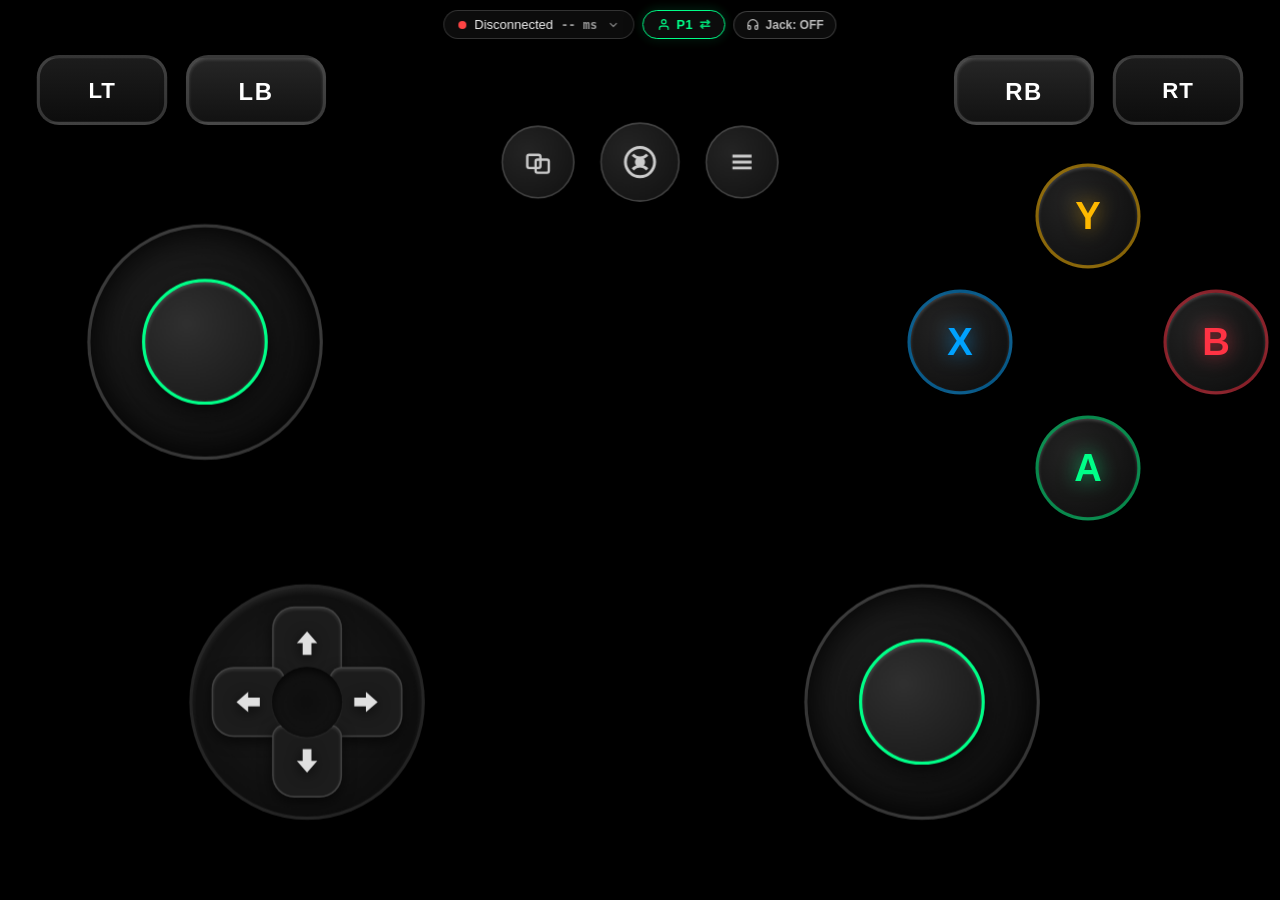
==== commit a918d68b: "feat: multi-transport auto-failover, custom preset import/export, CSS studio, and steam deck trackpa" ====
--- a/OmniPad-Portable/wwwroot/index.html
+++ b/OmniPad-Portable/wwwroot/index.html
@@ -8,6 +8,7 @@
     <meta name="apple-mobile-web-app-status-bar-style" content="black-translucent">
     <title>OmniPad - Universal Gamepad</title>
     <link rel="stylesheet" href="css/controller.css">
+    <style id="omnipad-user-custom-css"></style>
 </head>
 <body class="theme-stealth">
     <!-- Floating Minimalist HUD (Always visible, non-blocking) -->
@@ -48,14 +49,41 @@
         <div class="hud-left">
             <label class="preset-label" for="preset-selector">Preset:</label>
             <select id="preset-selector">
-                <option value="xbox">Xbox 360 Standard</option>
-                <option value="playstation">PlayStation DualShock</option>
-                <option value="arcade">Arcade Fightstick (Sanwa 8-Btn)</option>
-                <option value="hitbox">Tekken Hitbox (8-Way)</option>
-                <option value="racing">Racing Wheel & Pedals</option>
-                <option value="fps">FPS Precision (Gyro)</option>
-                <option value="retro">Retro Arcade (NES/SNES)</option>
-                <option value="trackpad">Couch PC Trackpad</option>
+                <optgroup label="Modern Consoles">
+                    <option value="xbox">Xbox 360 Standard</option>
+                    <option value="playstation">PlayStation DualShock (+ Touchpad)</option>
+                    <option value="switch_pro">Nintendo Switch Pro</option>
+                </optgroup>
+                <optgroup label="Fighting & Arcade">
+                    <option value="arcade">Arcade Fightstick (Sanwa 8-Btn)</option>
+                    <option value="hitbox">Tekken Hitbox (8-Way)</option>
+                    <option value="sega_saturn">Sega Saturn / Genesis (6-Btn)</option>
+                </optgroup>
+                <optgroup label="Retro Consoles">
+                    <option value="gamecube">Nintendo GameCube</option>
+                    <option value="n64">Nintendo 64</option>
+                    <option value="snes_retro">Retro SNES / Classic</option>
+                    <option value="ps1_classic">PlayStation 1 Classic (PSX)</option>
+                    <option value="nes_retro">NES / Game Boy Classic</option>
+                </optgroup>
+                <optgroup label="Handhelds">
+                    <option value="ds_3ds">Nintendo 3DS / Dual Screen</option>
+                </optgroup>
+                <optgroup label="Action & Simulators">
+                    <option value="twinstick">Twin-Stick Shooter</option>
+                    <option value="fps">FPS Precision (Gyro)</option>
+                    <option value="racing">Racing Wheel & Pedals</option>
+                    <option value="hotas_flight">Flight Sim / HOTAS</option>
+                    <option value="mmo_action">MMO / RPG Action Bar</option>
+                </optgroup>
+                <optgroup label="Utility & Diagnostics">
+                    <option value="touchpad_only">Touchpad-Only (Edge-to-Edge)</option>
+                    <option value="trackpad">Couch Desktop Mouse</option>
+                    <option value="debug_all">Diagnostic & Debug (All Controls)</option>
+                </optgroup>
+                <optgroup label="Custom Presets" id="optgroup-custom-presets">
+                    <!-- Populated dynamically -->
+                </optgroup>
             </select>
             <button id="btn-topbar-slot" class="hud-btn hud-slot-btn" title="Switch Player Slot">
                 <svg width="14" height="14" viewBox="0 0 24 24" fill="none" stroke="currentColor" stroke-width="2" stroke-linecap="round" stroke-linejoin="round"><path d="M20 21v-2a4 4 0 0 0-4-4H8a4 4 0 0 0-4 4v2"></path><circle cx="12" cy="7" r="4"></circle></svg>
@@ -91,20 +119,50 @@
         <div class="toolbar-content">
             <span class="toolbar-title">
                 <svg width="16" height="16" viewBox="0 0 24 24" fill="none" stroke="currentColor" stroke-width="2"><path d="M12 20h9"></path><path d="M16.5 3.5a2.121 2.121 0 0 1 3 3L7 19l-4 1 1-4L16.5 3.5z"></path></svg>
-                Canvas Editor
+                Editor
             </span>
-            <button id="btn-add-button" class="tool-btn">
-                <svg width="14" height="14" viewBox="0 0 24 24" fill="none" stroke="currentColor" stroke-width="2.5"><line x1="12" y1="5" x2="12" y2="19"></line><line x1="5" y1="12" x2="19" y2="12"></line></svg>
-                Button
-            </button>
-            <button id="btn-add-combo" class="tool-btn">
-                <svg width="14" height="14" viewBox="0 0 24 24" fill="none" stroke="currentColor" stroke-width="2"><polygon points="12 2 2 7 12 12 22 7 12 2"></polygon><polyline points="2 17 12 22 22 17"></polyline><polyline points="2 12 12 17 22 12"></polyline></svg>
-                Combo
-            </button>
-            <button id="btn-add-macro" class="tool-btn">
-                <svg width="14" height="14" viewBox="0 0 24 24" fill="none" stroke="currentColor" stroke-width="2"><polygon points="13 2 3 14 12 14 11 22 21 10 12 10 13 2"></polygon></svg>
-                Macro
-            </button>
+
+            <select id="select-add-control" class="toolbar-select" title="Add Control to Canvas">
+                <option value="" disabled selected>+ Add Control...</option>
+                <optgroup label="Buttons & Triggers">
+                    <option value="btn_standard">Standard Button</option>
+                    <option value="btn_paddle">Rear Grip Paddle (P1-P4)</option>
+                    <option value="btn_toggle">Toggle / Latch Button</option>
+                    <option value="btn_turbo">Turbo Rapid-Fire Button</option>
+                    <option value="btn_hold_dual">Hold-Dual Action Button</option>
+                    <option value="btn_shoulder">Shoulder Bumper (LB/RB)</option>
+                </optgroup>
+                <optgroup label="Touchpads & Multi-Modal">
+                    <option value="tp_scroll">Scroll Wheel Trackpad</option>
+                    <option value="tp_dpad">D-Pad Trackpad</option>
+                    <option value="tp_abxy">ABXY Diamond Trackpad</option>
+                    <option value="tp_mouse">Mouse / Camera Trackpad</option>
+                </optgroup>
+                <optgroup label="Sticks & D-Pads">
+                    <option value="ctrl_left_stick">Left Analog Stick</option>
+                    <option value="ctrl_right_stick">Right Analog Stick</option>
+                    <option value="ctrl_dpad">Embossed D-Pad</option>
+                </optgroup>
+                <optgroup label="Combos & Macros">
+                    <option value="ctrl_combo">Combo Chord (e.g. X+Y)</option>
+                    <option value="ctrl_macro">Timed Macro Button</option>
+                </optgroup>
+                <optgroup label="Special Functions">
+                    <option value="fn_mute">Audio Jack Mute Toggle</option>
+                    <option value="fn_recenter">Gyro Recenter Button</option>
+                </optgroup>
+            </select>
+
+            <button id="btn-inspect-element" class="tool-btn" title="Inspect & Remap Selected Element">
+                <svg width="14" height="14" viewBox="0 0 24 24" fill="none" stroke="currentColor" stroke-width="2"><circle cx="12" cy="12" r="3"></circle><path d="M19.4 15a1.65 1.65 0 0 0 .33 1.82l.06.06a2 2 0 0 1 0 2.83 2 2 0 0 1-2.83 0l-.06-.06a1.65 1.65 0 0 0-1.82-.33 1.65 1.65 0 0 0-1 1.51V21a2 2 0 0 1-2 2 2 2 0 0 1-2-2v-.09A1.65 1.65 0 0 0 9 19.4a1.65 1.65 0 0 0-1.82.33l-.06.06a2 2 0 0 1-2.83 0 2 2 0 0 1 0-2.83l.06-.06a1.65 1.65 0 0 0 .33-1.82 1.65 1.65 0 0 0-1.51-1H3a2 2 0 0 1-2-2 2 2 0 0 1 2-2h.09A1.65 1.65 0 0 0 4.6 9a1.65 1.65 0 0 0-.33-1.82l-.06-.06a2 2 0 0 1 0-2.83 2 2 0 0 1 2.83 0l.06.06a1.65 1.65 0 0 0 1.82.33H9a1.65 1.65 0 0 0 1-1.51V3a2 2 0 0 1 2-2 2 2 0 0 1 2 2v.09a1.65 1.65 0 0 0 1 1.51 1.65 1.65 0 0 0 1.82-.33l.06-.06a2 2 0 0 1 2.83 0 2 2 0 0 1 0 2.83l-.06.06a1.65 1.65 0 0 0-.33 1.82V9a1.65 1.65 0 0 0 1.51 1H21a2 2 0 0 1 2 2 2 2 0 0 1-2 2h-.09a1.65 1.65 0 0 0-1.51 1z"></path></svg>
+                Remap
+            </button>
+
+            <button id="btn-delete-element" class="tool-btn btn-danger" title="Delete Selected Element">
+                <svg width="14" height="14" viewBox="0 0 24 24" fill="none" stroke="currentColor" stroke-width="2"><polyline points="3 6 5 6 21 6"></polyline><path d="M19 6v14a2 2 0 0 1-2 2H7a2 2 0 0 1-2-2V6m3 0V4a2 2 0 0 1 2-2h4a2 2 0 0 1 2 2v2"></path></svg>
+                Delete
+            </button>
+
             <label class="scale-label">Scale: <input type="range" id="comp-scale-slider" min="50" max="200" value="100"></label>
             <label class="scale-label dpad-only-ctrl" id="dpad-spacing-label" style="display: none;" title="Adjust spacing between D-pad buttons">
                 Spacing: <input type="range" id="dpad-spacing-slider" min="0" max="30" value="14" step="1">
@@ -113,11 +171,25 @@
                 Btn Size: <input type="range" id="dpad-btnsize-slider" min="60" max="160" value="100" step="5">
             </label>
             <button id="dpad-bg-toggle" class="tool-btn dpad-only-ctrl" style="display: none;" title="Toggle Circular Background Disc">Disc: ON</button>
-            <button id="btn-save-layout" class="tool-btn btn-success">
+
+            <button id="btn-toolbar-export" class="tool-btn" title="Export Preset (JSON)">
+                <svg width="14" height="14" viewBox="0 0 24 24" fill="none" stroke="currentColor" stroke-width="2"><path d="M21 15v4a2 2 0 0 1-2 2H5a2 2 0 0 1-2-2v-4"></path><polyline points="7 10 12 15 17 10"></polyline><line x1="12" y1="15" x2="12" y2="3"></line></svg>
+                Export
+            </button>
+            <button id="btn-toolbar-import" class="tool-btn" title="Import Preset (JSON)">
+                <svg width="14" height="14" viewBox="0 0 24 24" fill="none" stroke="currentColor" stroke-width="2"><path d="M21 15v4a2 2 0 0 1-2 2H5a2 2 0 0 1-2-2v-4"></path><polyline points="17 8 12 3 7 8"></polyline><line x1="12" y1="3" x2="12" y2="15"></line></svg>
+                Import
+            </button>
+
+            <button id="btn-save-layout" class="tool-btn btn-success" title="Save Changes">
                 <svg width="14" height="14" viewBox="0 0 24 24" fill="none" stroke="currentColor" stroke-width="2.5"><polyline points="20 6 9 17 4 12"></polyline></svg>
                 Save
             </button>
-            <button id="btn-reset-layout" class="tool-btn btn-danger">
+            <button id="btn-save-as-new" class="tool-btn" title="Save as New Preset...">
+                <svg width="14" height="14" viewBox="0 0 24 24" fill="none" stroke="currentColor" stroke-width="2"><path d="M19 21H5a2 2 0 0 1-2-2V5a2 2 0 0 1 2-2h11l5 5v11a2 2 0 0 1-2 2z"></path><polyline points="17 21 17 13 7 13 7 21"></polyline><polyline points="7 3 7 8 15 8"></polyline></svg>
+                Save As...
+            </button>
+            <button id="btn-reset-layout" class="tool-btn btn-danger" title="Reset to Preset Default">
                 <svg width="14" height="14" viewBox="0 0 24 24" fill="none" stroke="currentColor" stroke-width="2"><polyline points="1 4 1 10 7 10"></polyline><path d="M3.51 15a9 9 0 1 0 2.13-9.36L1 10"></path></svg>
                 Reset
             </button>
@@ -127,6 +199,7 @@
 
     <!-- Settings & Macro Modal -->
     <div id="settings-modal" class="modal hidden">
+        <div class="modal-backdrop" id="backdrop-settings"></div>
         <div class="modal-content">
             <div class="modal-header">
                 <h2>Controller Settings</h2>
@@ -137,6 +210,7 @@
             <div class="modal-body">
                 <div class="tab-buttons">
                     <button class="tab-btn active" data-tab="tab-general">General</button>
+                    <button class="tab-btn" data-tab="tab-design">Design & Themes</button>
                     <button class="tab-btn" data-tab="tab-gyro">Gyro & Motion</button>
                     <button class="tab-btn" data-tab="tab-macros">Macros & Combos</button>
                     <button class="tab-btn" data-tab="tab-profiles">Profiles</button>
@@ -151,6 +225,8 @@
                             <option value="theme-neon">Cyberpunk Neon</option>
                             <option value="theme-xbox">Xbox Carbon & Green</option>
                             <option value="theme-playstation">PlayStation Cobalt</option>
+                            <option value="theme-retro-gb">Classic Game Boy</option>
+                            <option value="theme-atomic-purple">Atomic Purple (Translucent)</option>
                         </select>
                     </div>
                     <div class="setting-group">
@@ -177,6 +253,62 @@
                     <div class="setting-group">
                         <label>Screen Brightness Dimmer: <span id="val-brightness">100%</span></label>
                         <input type="range" id="setting-brightness" min="15" max="100" value="100">
+                    </div>
+                </div>
+
+                <!-- Tab: Design & Themes -->
+                <div id="tab-design" class="tab-pane">
+                    <h3>Theme & CSS Studio</h3>
+                    <p class="hint">Customize controller colors, shapes, and inject your own custom CSS rules in real time.</p>
+                    
+                    <div class="setting-group">
+                        <label>Preset Visual Theme</label>
+                        <select id="studio-theme-select">
+                            <option value="theme-stealth">OLED Stealth (Pure Black)</option>
+                            <option value="theme-neon">Cyberpunk Neon</option>
+                            <option value="theme-xbox">Xbox Carbon & Green</option>
+                            <option value="theme-playstation">PlayStation Cobalt</option>
+                            <option value="theme-retro-gb">Classic Retro Game Boy</option>
+                            <option value="theme-atomic-purple">Atomic Purple (Translucent)</option>
+                        </select>
+                    </div>
+
+                    <div class="setting-group">
+                        <label>Accent & Glow Color</label>
+                        <div class="color-row">
+                            <input type="color" id="studio-accent-color" value="#00ff88" class="color-picker-input">
+                            <span id="val-studio-accent" class="code-badge">#00ff88</span>
+                        </div>
+                    </div>
+
+                    <div class="setting-group">
+                        <label>Button Corner Radius: <span id="val-studio-radius">50%</span></label>
+                        <input type="range" id="studio-radius-slider" min="0" max="36" value="28">
+                    </div>
+
+                    <div class="setting-group">
+                        <label>Button Background Tint</label>
+                        <div class="color-row">
+                            <input type="color" id="studio-btn-bg-color" value="#222222" class="color-picker-input">
+                            <span id="val-studio-btn-bg" class="code-badge">#222222</span>
+                        </div>
+                    </div>
+
+                    <div class="setting-group">
+                        <label>Button Text / Glyph Color</label>
+                        <div class="color-row">
+                            <input type="color" id="studio-btn-text-color" value="#ffffff" class="color-picker-input">
+                            <span id="val-studio-btn-text" class="code-badge">#ffffff</span>
+                        </div>
+                    </div>
+
+                    <div class="setting-group">
+                        <label>Live Custom CSS Overrides</label>
+                        <textarea id="custom-css-editor" class="code-editor" spellcheck="false" placeholder="/* Enter custom CSS rules here (affects all controller elements live) */&#10;.game-btn { border-color: #00ffff; }&#10;.joystick-base { box-shadow: 0 0 20px rgba(0, 255, 255, 0.4); }"></textarea>
+                        <div class="css-studio-buttons" style="display: flex; gap: 8px; margin-top: 8px;">
+                            <button id="btn-apply-custom-css" class="tool-btn btn-success">Apply CSS</button>
+                            <button id="btn-reset-custom-css" class="tool-btn btn-danger">Reset CSS</button>
+                        </div>
                     </div>
                 </div>
 
@@ -225,12 +357,171 @@
 
                 <!-- Tab: Profiles -->
                 <div id="tab-profiles" class="tab-pane">
-                    <h3>Layout Profiles</h3>
-                    <div class="profile-actions">
-                        <button id="btn-export-profile" class="btn-primary">Export Current Profile (JSON)</button>
-                        <button id="btn-import-profile" class="btn-secondary">Import Profile (JSON)</button>
+                    <h3>Layout & Profile Management</h3>
+                    <p class="hint">Export, backup, share, or import custom controller profiles with themes included.</p>
+                    
+                    <div class="profile-actions-grid" style="display: grid; grid-template-columns: 1fr 1fr; gap: 8px; margin-bottom: 16px;">
+                        <button id="btn-export-profile" class="btn-primary">
+                            <svg width="14" height="14" viewBox="0 0 24 24" fill="none" stroke="currentColor" stroke-width="2" style="margin-right: 4px;"><path d="M21 15v4a2 2 0 0 1-2 2H5a2 2 0 0 1-2-2v-4"></path><polyline points="7 10 12 15 17 10"></polyline><line x1="12" y1="15" x2="12" y2="3"></line></svg>
+                            Export JSON File
+                        </button>
+                        <button id="btn-copy-profile-clipboard" class="tool-btn">
+                            <svg width="14" height="14" viewBox="0 0 24 24" fill="none" stroke="currentColor" stroke-width="2" style="margin-right: 4px;"><rect x="9" y="9" width="13" height="13" rx="2" ry="2"></rect><path d="M5 15H4a2 2 0 0 1-2-2V4a2 2 0 0 1 2-2h9a2 2 0 0 1 2 2v1"></path></svg>
+                            Copy to Clipboard
+                        </button>
+                        <button id="btn-import-profile" class="btn-secondary">
+                            <svg width="14" height="14" viewBox="0 0 24 24" fill="none" stroke="currentColor" stroke-width="2" style="margin-right: 4px;"><path d="M21 15v4a2 2 0 0 1-2 2H5a2 2 0 0 1-2-2v-4"></path><polyline points="17 8 12 3 7 8"></polyline><line x1="12" y1="3" x2="12" y2="15"></line></svg>
+                            Upload JSON File
+                        </button>
+                        <button id="btn-open-paste-modal" class="tool-btn">
+                            <svg width="14" height="14" viewBox="0 0 24 24" fill="none" stroke="currentColor" stroke-width="2" style="margin-right: 4px;"><path d="M16 4h2a2 2 0 0 1 2 2v14a2 2 0 0 1-2 2H6a2 2 0 0 1-2-2V6a2 2 0 0 1 2-2h2"></path><rect x="8" y="2" width="8" height="4" rx="1" ry="1"></rect></svg>
+                            Paste JSON Text
+                        </button>
                         <input type="file" id="file-import-profile" style="display: none" accept=".json">
                     </div>
+
+                    <h4>Saved Custom Presets</h4>
+                    <div id="custom-presets-list" class="profile-catalog-list">
+                        <!-- Rendered dynamically -->
+                    </div>
+                </div>
+            </div>
+        </div>
+    </div>
+
+    <!-- Modal: Import / Export Preset -->
+    <div id="modal-import-export" class="modal hidden">
+        <div class="modal-backdrop" id="backdrop-import-export"></div>
+        <div class="modal-content import-export-card">
+            <div class="modal-header">
+                <h2>Import / Export Preset</h2>
+                <button id="btn-close-import-export" class="close-btn" title="Close">
+                    <svg width="18" height="18" viewBox="0 0 24 24" fill="none" stroke="currentColor" stroke-width="2.5"><line x1="18" y1="6" x2="6" y2="18"></line><line x1="6" y1="6" x2="18" y2="18"></line></svg>
+                </button>
+            </div>
+            <div class="modal-body">
+                <p class="modal-subtitle">Share presets, themes, and custom layouts with JSON.</p>
+                <div class="import-export-actions-row">
+                    <button id="btn-modal-download-json" class="btn-primary">Download .json</button>
+                    <button id="btn-modal-copy-json" class="tool-btn">Copy to Clipboard</button>
+                    <button id="btn-modal-trigger-upload" class="tool-btn">Upload File</button>
+                    <input type="file" id="modal-file-upload" style="display: none;" accept=".json">
+                </div>
+                <textarea id="import-export-textarea" class="code-editor" placeholder="Paste preset JSON here to import, or copy from here to export..."></textarea>
+                <div class="import-export-footer">
+                    <button id="btn-modal-apply-import" class="btn-success">Import from Textarea</button>
+                </div>
+            </div>
+        </div>
+    </div>
+
+    <!-- Modal: Button Inspector & Remapper -->
+    <div id="modal-button-inspector" class="modal hidden">
+        <div class="modal-backdrop" id="backdrop-button-inspector"></div>
+        <div class="modal-content inspector-card">
+            <div class="modal-header">
+                <h2>Inspect & Remap Control</h2>
+                <button id="btn-close-inspector" class="close-btn" title="Close">
+                    <svg width="18" height="18" viewBox="0 0 24 24" fill="none" stroke="currentColor" stroke-width="2.5"><line x1="18" y1="6" x2="6" y2="18"></line><line x1="6" y1="6" x2="18" y2="18"></line></svg>
+                </button>
+            </div>
+            <div class="modal-body">
+                <div class="setting-group">
+                    <label>Control ID: <span id="insp-elem-id" class="code-badge">--</span></label>
+                </div>
+                <div class="setting-group">
+                    <label>Label Text</label>
+                    <input type="text" id="insp-elem-label" placeholder="e.g. A, SPRINT, HEAVY">
+                </div>
+                <div class="setting-group">
+                    <label>Button Behavior</label>
+                    <select id="insp-elem-behavior">
+                        <option value="momentary">Momentary (Standard Press/Release)</option>
+                        <option value="latch">Toggle / Latch (Tap to Lock ON/OFF)</option>
+                        <option value="turbo">Turbo / Rapid-Fire (20 Hz pulse while held)</option>
+                        <option value="hold_dual">Hold-Dual (Tap = Primary, Hold = Secondary)</option>
+                    </select>
+                </div>
+                <div class="setting-group">
+                    <label>Action / Primary Binding</label>
+                    <select id="insp-elem-binding">
+                        <optgroup label="Face Buttons">
+                            <option value="0x1000">A (South)</option>
+                            <option value="0x2000">B (East)</option>
+                            <option value="0x4000">X (West)</option>
+                            <option value="0x8000">Y (North)</option>
+                        </optgroup>
+                        <optgroup label="Shoulders & Triggers">
+                            <option value="0x0100">LB (Left Bumper)</option>
+                            <option value="0x0200">RB (Right Bumper)</option>
+                            <option value="trigger_lt">LT (Left Trigger Analog/Full)</option>
+                            <option value="trigger_rt">RT (Right Trigger Analog/Full)</option>
+                        </optgroup>
+                        <optgroup label="Rear Grip Paddles">
+                            <option value="paddle_p1">P1 (Rear Upper Left)</option>
+                            <option value="paddle_p2">P2 (Rear Upper Right)</option>
+                            <option value="paddle_p3">P3 (Rear Lower Left)</option>
+                            <option value="paddle_p4">P4 (Rear Lower Right)</option>
+                        </optgroup>
+                        <optgroup label="Stick Clicks">
+                            <option value="0x0040">LS Click (L3)</option>
+                            <option value="0x0080">RS Click (R3)</option>
+                        </optgroup>
+                        <optgroup label="D-Pad Directions">
+                            <option value="0x0001">D-Pad Up</option>
+                            <option value="0x0002">D-Pad Down</option>
+                            <option value="0x0004">D-Pad Left</option>
+                            <option value="0x0008">D-Pad Right</option>
+                        </optgroup>
+                        <optgroup label="Menu & System">
+                            <option value="0x0010">Start (Menu)</option>
+                            <option value="0x0020">Back (View / Select)</option>
+                            <option value="0x0400">Xbox Guide / PS Home</option>
+                        </optgroup>
+                        <optgroup label="Special Functions">
+                            <option value="fn_mute">Audio Jack Mute Toggle</option>
+                            <option value="fn_recenter">Gyro Aim Re-center</option>
+                            <option value="fn_turbo_toggle">Turbo Mode Toggle</option>
+                        </optgroup>
+                    </select>
+                </div>
+                <div class="setting-group" id="insp-secondary-group" style="display: none;">
+                    <label>Secondary Action (for Hold-Dual &gt;250ms)</label>
+                    <select id="insp-elem-secondary">
+                        <option value="0x8000">Y Button</option>
+                        <option value="0x4000">X Button</option>
+                        <option value="0x2000">B Button</option>
+                        <option value="0x1000">A Button</option>
+                        <option value="0x0100">LB Bumper</option>
+                        <option value="0x0200">RB Bumper</option>
+                        <option value="trigger_rt">RT Trigger</option>
+                    </select>
+                </div>
+                <div class="setting-group" id="insp-combo-group" style="display: none;">
+                    <label>Combo Buttons (comma-separated, e.g. LB,RB or X,A)</label>
+                    <input type="text" id="insp-elem-combo" placeholder="LB,RB">
+                </div>
+                <div class="setting-group" id="insp-macro-group" style="display: none;">
+                    <label>Assigned Macro</label>
+                    <select id="insp-elem-macro">
+                        <option value="macro_ewgf">⚡ EWGF (Tekken Electric)</option>
+                        <option value="macro_slide_cancel">⚡ Slide-Cancel (COD Sprint)</option>
+                        <option value="macro_hadouken">⚡ Hadouken (QCF + P)</option>
+                    </select>
+                </div>
+                <div class="setting-group-row">
+                    <div class="setting-col">
+                        <label>Width (px)</label>
+                        <input type="number" id="insp-elem-w" min="20" max="300" step="2">
+                    </div>
+                    <div class="setting-col">
+                        <label>Height (px)</label>
+                        <input type="number" id="insp-elem-h" min="20" max="300" step="2">
+                    </div>
+                </div>
+                <div class="inspector-footer">
+                    <button id="btn-inspector-apply" class="btn-success">Apply Changes</button>
+                    <button id="btn-inspector-delete" class="tool-btn btn-danger">Delete Element</button>
                 </div>
             </div>
         </div>
--- a/OmniPad-Portable/wwwroot/css/controller.css
+++ b/OmniPad-Portable/wwwroot/css/controller.css
@@ -24,53 +24,97 @@
     color: #eee;
 }
 
-/* --- THEMES --- */
-body.theme-stealth {
+/* --- THEMES & CSS DESIGN VARIABLES --- */
+:root {
     --bg-color: #000000;
     --panel-bg: rgba(18, 18, 18, 0.7);
     --accent: #00ff88;
-    --btn-bg: #141414;
-    --btn-border: #282828;
-    --btn-text: #fff;
+    --accent-glow: rgba(0, 255, 136, 0.4);
+    --btn-bg: radial-gradient(circle at 35% 35%, #2a2a2a 0%, #141414 70%, #0d0d0d 100%);
+    --btn-border: rgba(255, 255, 255, 0.16);
+    --btn-radius: 50%;
+    --btn-text: #ffffff;
     --btn-active: #00ff88;
-    --stick-base: #101010;
-    --stick-knob: #222222;
+    --stick-base: radial-gradient(circle, #181818 0%, #0c0c0c 100%);
+    --stick-knob: radial-gradient(circle at 35% 35%, #333333 0%, #1a1a1a 100%);
+}
+
+body.theme-stealth {
+    --bg-color: #000000;
+    --panel-bg: rgba(18, 18, 18, 0.85);
+    --accent: #00ff88;
+    --accent-glow: rgba(0, 255, 136, 0.4);
+    --btn-bg: radial-gradient(circle at 35% 35%, #242424 0%, #121212 70%, #080808 100%);
+    --btn-border: rgba(255, 255, 255, 0.18);
+    --btn-text: #ffffff;
+    --btn-active: #00ff88;
+    --stick-base: radial-gradient(circle, #151515 0%, #080808 100%);
+    --stick-knob: radial-gradient(circle at 35% 35%, #2e2e2e 0%, #161616 100%);
 }
 
 body.theme-neon {
-    --bg-color: #05050f;
-    --panel-bg: rgba(15, 10, 30, 0.7);
+    --bg-color: #050512;
+    --panel-bg: rgba(15, 10, 32, 0.85);
     --accent: #00f0ff;
-    --btn-bg: #100a20;
+    --accent-glow: rgba(0, 240, 255, 0.5);
+    --btn-bg: radial-gradient(circle at 35% 35%, #24143a 0%, #100a20 70%, #070410 100%);
     --btn-border: #ff0077;
     --btn-text: #00f0ff;
     --btn-active: #ff0077;
-    --stick-base: #0f0820;
-    --stick-knob: #00f0ff;
+    --stick-base: radial-gradient(circle, #1a0f30 0%, #080314 100%);
+    --stick-knob: radial-gradient(circle at 35% 35%, #ff0077 0%, #880040 100%);
 }
 
 body.theme-xbox {
-    --bg-color: #0d0d0d;
-    --panel-bg: rgba(20, 20, 20, 0.7);
+    --bg-color: #0a0e0a;
+    --panel-bg: rgba(18, 24, 18, 0.85);
     --accent: #107c10;
-    --btn-bg: #1f1f1f;
-    --btn-border: #333333;
+    --accent-glow: rgba(16, 124, 16, 0.5);
+    --btn-bg: radial-gradient(circle at 35% 35%, #222c22 0%, #141a14 70%, #0a0e0a 100%);
+    --btn-border: rgba(16, 124, 16, 0.4);
     --btn-text: #ffffff;
     --btn-active: #107c10;
-    --stick-base: #171717;
-    --stick-knob: #2a2a2a;
+    --stick-base: radial-gradient(circle, #182018 0%, #0a0d0a 100%);
+    --stick-knob: radial-gradient(circle at 35% 35%, #2d382d 0%, #161c16 100%);
 }
 
 body.theme-playstation {
-    --bg-color: #0a0e1a;
-    --panel-bg: rgba(12, 18, 32, 0.7);
-    --accent: #00439c;
-    --btn-bg: #121a2c;
-    --btn-border: #22304d;
+    --bg-color: #080c18;
+    --panel-bg: rgba(12, 20, 36, 0.85);
+    --accent: #0070d1;
+    --accent-glow: rgba(0, 112, 209, 0.5);
+    --btn-bg: radial-gradient(circle at 35% 35%, #18243c 0%, #101626 70%, #080b14 100%);
+    --btn-border: rgba(0, 112, 209, 0.4);
     --btn-text: #ffffff;
     --btn-active: #0070d1;
-    --stick-base: #141d30;
-    --stick-knob: #1f2c47;
+    --stick-base: radial-gradient(circle, #121a2c 0%, #070a12 100%);
+    --stick-knob: radial-gradient(circle at 35% 35%, #1e2c48 0%, #0f1624 100%);
+}
+
+body.theme-retro-gb {
+    --bg-color: #c4beaa;
+    --panel-bg: rgba(160, 155, 140, 0.9);
+    --accent: #8b1d3f;
+    --accent-glow: rgba(139, 29, 63, 0.4);
+    --btn-bg: radial-gradient(circle at 35% 35%, #aa254d 0%, #8b1d3f 70%, #5e1028 100%);
+    --btn-border: rgba(60, 10, 24, 0.6);
+    --btn-text: #ffffff;
+    --btn-active: #d6336c;
+    --stick-base: radial-gradient(circle, #858072 0%, #5a574d 100%);
+    --stick-knob: radial-gradient(circle at 35% 35%, #555 0%, #2b2b2b 100%);
+}
+
+body.theme-atomic-purple {
+    --bg-color: #1a0933;
+    --panel-bg: rgba(48, 18, 90, 0.85);
+    --accent: #c77dff;
+    --accent-glow: rgba(199, 125, 255, 0.5);
+    --btn-bg: radial-gradient(circle at 35% 35%, #4a1575 0%, #2e084d 70%, #180329 100%);
+    --btn-border: rgba(199, 125, 255, 0.4);
+    --btn-text: #f0e6ff;
+    --btn-active: #c77dff;
+    --stick-base: radial-gradient(circle, #2d0b47 0%, #140224 100%);
+    --stick-knob: radial-gradient(circle at 35% 35%, #5c1b91 0%, #2a0845 100%);
 }
 
 body {
@@ -349,9 +393,9 @@
 
 /* Face Buttons */
 .game-btn {
-    border-radius: 50%;
-    background: radial-gradient(circle at 35% 35%, #2a2a2a 0%, #141414 70%, #0d0d0d 100%);
-    border: 2px solid rgba(255, 255, 255, 0.16);
+    border-radius: var(--btn-radius, 50%);
+    background: var(--btn-bg);
+    border: 2px solid var(--btn-border);
     color: var(--btn-text);
     font-weight: 800;
     font-size: 24px;
@@ -367,6 +411,7 @@
 
 .game-btn.active, .game-btn:active {
     opacity: 0.92;
+    box-shadow: 0 0 20px var(--accent);
 }
 
 /* Pill Button for Select, Start, Options, Share, Handbrake, Macros */
@@ -484,6 +529,56 @@
 
 .game-btn.btn-ps-crs { color: #40c4ff; border-color: rgba(64, 196, 255, 0.5); font-size: 20px; }
 .game-btn.btn-ps-crs.active { background: #40c4ff; color: #fff; box-shadow: 0 0 26px #40c4ff; }
+
+/* GameCube Specific Colors */
+.game-btn.btn-gc-a { background: radial-gradient(circle at 35% 35%, #2ed573 0%, #10ac84 100%); color: #fff; font-size: 32px; font-weight: 800; border: 2.5px solid #7bed9f; box-shadow: 0 4px 20px rgba(46, 213, 115, 0.4); }
+.game-btn.btn-gc-a.active { background: #7bed9f; color: #000; box-shadow: 0 0 35px #2ed573; }
+
+.game-btn.btn-gc-b { background: radial-gradient(circle at 35% 35%, #ff4757 0%, #ee5253 100%); color: #fff; font-size: 20px; font-weight: 800; border: 2px solid #ff6b81; }
+.game-btn.btn-gc-b.active { background: #ff6b81; color: #fff; box-shadow: 0 0 25px #ff4757; }
+
+.game-btn.btn-gc-x, .game-btn.btn-gc-y { background: #2f3542; color: #ced6e0; font-size: 18px; font-weight: 700; border: 1.5px solid rgba(255, 255, 255, 0.25); border-radius: 20px; }
+.game-btn.btn-gc-x.active, .game-btn.btn-gc-y.active { background: #70a1ff; color: #000; box-shadow: 0 0 20px #70a1ff; }
+
+.game-btn.btn-gc-z { background: #5f27cd; color: #fff; border-color: #8c7ae6; font-weight: 800; }
+.game-btn.btn-gc-z.active { background: #9b59b6; box-shadow: 0 0 24px #5f27cd; }
+
+.game-btn.btn-gc-start { background: #eb2f06; color: #fff; font-size: 11px; font-weight: 700; border-radius: 50%; border: 1.5px solid #ff6b6b; }
+.game-btn.btn-gc-start.active { background: #ff7675; box-shadow: 0 0 20px #eb2f06; }
+
+.joystick-container.btn-gc-cstick .joystick-knob { background: radial-gradient(circle at 35% 35%, #fbc531 0%, #e1b12c 100%) !important; border-color: #f1c40f !important; }
+
+/* N64 Specific Colors */
+.game-btn.btn-n64-a { background: radial-gradient(circle at 35% 35%, #0984e3 0%, #0652dd 100%); color: #fff; font-weight: 800; border: 2px solid #74b9ff; }
+.game-btn.btn-n64-a.active { background: #74b9ff; color: #000; box-shadow: 0 0 26px #0984e3; }
+
+.game-btn.btn-n64-b { background: radial-gradient(circle at 35% 35%, #00b894 0%, #009432 100%); color: #fff; font-weight: 800; border: 2px solid #55efc4; }
+.game-btn.btn-n64-b.active { background: #55efc4; color: #000; box-shadow: 0 0 26px #00b894; }
+
+.game-btn.btn-n64-c { background: radial-gradient(circle at 35% 35%, #fdcb6e 0%, #e17055 100%); color: #000; font-weight: 800; font-size: 13px; border: 1.5px solid #ffeaa7; }
+.game-btn.btn-n64-c.active { background: #ffeaa7; color: #000; box-shadow: 0 0 22px #fdcb6e; }
+
+.game-btn.btn-n64-z { background: #636e72; color: #dfe6e9; border: 1.5px solid #b2bec3; }
+.game-btn.btn-n64-z.active { background: #dfe6e9; color: #000; box-shadow: 0 0 22px #dfe6e9; }
+
+.game-btn.btn-n64-start { background: #d63031; color: #fff; font-size: 11px; font-weight: 800; border-radius: 50%; border: 1.5px solid #ff7675; }
+.game-btn.btn-n64-start.active { background: #ff7675; box-shadow: 0 0 22px #d63031; }
+
+/* Sega Saturn / Genesis Colors */
+.game-btn.btn-sega-top { background: #1e272e; color: #808e9b; font-weight: 700; border: 1.5px solid rgba(255, 255, 255, 0.2); }
+.game-btn.btn-sega-top.active { background: #00d2d3; color: #000; box-shadow: 0 0 20px #00d2d3; }
+
+.game-btn.btn-sega-bot { background: #2f3542; color: #f1f2f6; font-weight: 800; border: 1.5px solid rgba(255, 255, 255, 0.3); }
+.game-btn.btn-sega-bot.active { background: #ff4757; color: #fff; box-shadow: 0 0 22px #ff4757; }
+
+.game-btn.btn-sega-start { background: #353b48; color: #f5f6fa; border: 1px solid rgba(255, 255, 255, 0.3); font-weight: 700; }
+
+/* NES / Game Boy Colors */
+.game-btn.btn-nes-a, .game-btn.btn-nes-b { background: radial-gradient(circle at 35% 35%, #c23616 0%, #8c1404 100%); color: #fff; font-weight: 800; border: 2px solid #e84118; }
+.game-btn.btn-nes-a.active, .game-btn.btn-nes-b.active { background: #ff6b6b; color: #fff; box-shadow: 0 0 26px #c23616; }
+
+.game-btn.btn-nes-turbo { background: #718093; color: #fff; font-size: 11px; font-weight: 700; border: 1px solid rgba(255, 255, 255, 0.3); }
+.game-btn.btn-nes-turbo.active { background: #e84118; box-shadow: 0 0 18px #e84118; }
 
 /* System Buttons (View, Menu, Guide) */
 .sys-btn {
@@ -768,6 +863,205 @@
     background: rgba(255, 255, 255, 0.03);
     border: 2px dashed rgba(255, 255, 255, 0.15);
     border-radius: 16px;
+}
+
+/* Rear Grip Paddle Button */
+.paddle-btn {
+    border-radius: 14px !important;
+    background: linear-gradient(135deg, #2a2a2a 0%, #141414 100%) !important;
+    border: 2px solid rgba(255, 255, 255, 0.25) !important;
+    color: #eee !important;
+    font-size: 13px !important;
+    font-weight: 800 !important;
+    letter-spacing: 0.5px !important;
+    box-shadow: 0 4px 12px rgba(0, 0, 0, 0.7), inset 0 1px 2px rgba(255, 255, 255, 0.2) !important;
+    display: flex !important;
+    align-items: center !important;
+    justify-content: center !important;
+}
+.paddle-btn.active, .paddle-btn:active {
+    background: var(--accent) !important;
+    color: #000 !important;
+    box-shadow: 0 0 20px var(--accent) !important;
+}
+
+/* Toggle / Latch Button with Illuminated Active State */
+.toggle-btn {
+    position: relative;
+}
+.toggle-btn.latched {
+    background: var(--accent) !important;
+    color: #000 !important;
+    border-color: #ffffff !important;
+    box-shadow: 0 0 24px var(--accent), inset 0 0 8px rgba(255, 255, 255, 0.6) !important;
+}
+.toggle-btn.latched::after {
+    content: '';
+    position: absolute;
+    top: 4px;
+    right: 6px;
+    width: 7px;
+    height: 7px;
+    border-radius: 50%;
+    background: #ffffff;
+    box-shadow: 0 0 8px #ffffff;
+}
+
+/* Turbo Rapid-Fire Indicator */
+.turbo-btn::before {
+    content: '⚡';
+    position: absolute;
+    top: 2px;
+    right: 4px;
+    font-size: 10px;
+    color: #ffaa00;
+}
+
+/* Steam-Deck Style D-Pad Trackpad */
+.touchpad-dpad-surface {
+    border-radius: 50% !important;
+    background: radial-gradient(circle, #1c1c24 0%, #0d0d12 100%) !important;
+    border: 2px solid rgba(255, 255, 255, 0.2) !important;
+    box-shadow: 0 6px 20px rgba(0, 0, 0, 0.7), inset 0 0 15px rgba(0, 0, 0, 0.5) !important;
+    overflow: hidden;
+    position: relative;
+}
+.tp-dpad-grid {
+    width: 100%;
+    height: 100%;
+    display: grid;
+    grid-template-columns: 1fr 1fr 1fr;
+    grid-template-rows: 1fr 1fr 1fr;
+    align-items: center;
+    justify-items: center;
+}
+.tp-dpad-sector {
+    display: flex;
+    align-items: center;
+    justify-content: center;
+    font-size: 16px;
+    color: rgba(255, 255, 255, 0.4);
+    transition: all 0.08s ease;
+    width: 100%;
+    height: 100%;
+}
+.tp-quad-up { grid-column: 2; grid-row: 1; }
+.tp-quad-left { grid-column: 1; grid-row: 2; }
+.tp-dpad-center {
+    grid-column: 2; grid-row: 2;
+    width: 26px; height: 26px;
+    border-radius: 50%;
+    background: rgba(255, 255, 255, 0.05);
+    border: 1px dashed rgba(255, 255, 255, 0.15);
+}
+.tp-quad-right { grid-column: 3; grid-row: 2; }
+.tp-quad-down { grid-column: 2; grid-row: 3; }
+.tp-dpad-sector.active {
+    background: rgba(0, 255, 136, 0.25);
+    color: var(--accent);
+    font-size: 20px;
+    text-shadow: 0 0 10px var(--accent);
+}
+
+/* Steam-Deck Style ABXY Diamond Trackpad */
+.touchpad-abxy-surface {
+    border-radius: 50% !important;
+    background: radial-gradient(circle, #1c1c24 0%, #0d0d12 100%) !important;
+    border: 2px solid rgba(255, 255, 255, 0.2) !important;
+    box-shadow: 0 6px 20px rgba(0, 0, 0, 0.7), inset 0 0 15px rgba(0, 0, 0, 0.5) !important;
+    overflow: hidden;
+    position: relative;
+}
+.tp-abxy-grid {
+    width: 100%;
+    height: 100%;
+    display: grid;
+    grid-template-columns: 1fr 1fr 1fr;
+    grid-template-rows: 1fr 1fr 1fr;
+    align-items: center;
+    justify-items: center;
+}
+.tp-abxy-sector {
+    display: flex;
+    align-items: center;
+    justify-content: center;
+    font-size: 16px;
+    font-weight: 800;
+    transition: all 0.08s ease;
+    width: 100%;
+    height: 100%;
+}
+.tp-abxy-y { grid-column: 2; grid-row: 1; color: #ffcc00; }
+.tp-abxy-x { grid-column: 1; grid-row: 2; color: #00ccff; }
+.tp-abxy-center {
+    grid-column: 2; grid-row: 2;
+    width: 26px; height: 26px;
+    border-radius: 50%;
+    background: rgba(255, 255, 255, 0.05);
+    border: 1px dashed rgba(255, 255, 255, 0.15);
+}
+.tp-abxy-b { grid-column: 3; grid-row: 2; color: #ff3344; }
+.tp-abxy-a { grid-column: 2; grid-row: 3; color: #00ff88; }
+.tp-abxy-sector.active {
+    background: rgba(255, 255, 255, 0.2);
+    transform: scale(1.15);
+    text-shadow: 0 0 12px currentColor;
+}
+
+/* Dedicated Scroll Wheel Touchpad */
+.touchpad-scroll-surface {
+    border-radius: 18px !important;
+    background: linear-gradient(to bottom, #18181f 0%, #0d0d12 100%) !important;
+    border: 2px solid rgba(255, 255, 255, 0.18) !important;
+    box-shadow: 0 4px 14px rgba(0, 0, 0, 0.7), inset 0 2px 6px rgba(0, 0, 0, 0.5) !important;
+    display: flex;
+    flex-direction: column;
+    align-items: center;
+    justify-content: center;
+    overflow: hidden;
+}
+.scroll-track {
+    width: 100%;
+    height: 100%;
+    display: flex;
+    flex-direction: column;
+    align-items: center;
+    justify-content: space-between;
+    padding: 8px 0;
+    position: relative;
+}
+.scroll-arrow {
+    font-size: 11px;
+    color: rgba(255, 255, 255, 0.35);
+}
+.scroll-grooves {
+    display: flex;
+    flex-direction: column;
+    gap: 8px;
+    width: 60%;
+    align-items: center;
+}
+.scroll-grooves .groove {
+    display: block;
+    width: 100%;
+    height: 3px;
+    background: rgba(255, 255, 255, 0.12);
+    border-radius: 2px;
+}
+.scroll-indicator {
+    position: absolute;
+    width: 75%;
+    height: 24px;
+    background: rgba(0, 255, 136, 0.2);
+    border: 1.5px solid var(--accent);
+    border-radius: 12px;
+    top: calc(50% - 12px);
+    transition: transform 0.05s ease, opacity 0.1s ease;
+    opacity: 0.6;
+}
+.touchpad-scroll-surface.scrolling .scroll-indicator {
+    opacity: 1;
+    box-shadow: 0 0 14px var(--accent);
 }
 
 /* Edit Mode Styling */
@@ -875,7 +1169,12 @@
 /* Modals */
 .modal {
     position: fixed;
-    inset: 0;
+    top: 0;
+    left: 0;
+    right: 0;
+    bottom: 0;
+    width: 100%;
+    height: 100%;
     background: rgba(0, 0, 0, 0.82);
     display: flex;
     align-items: center;
@@ -890,7 +1189,12 @@
 
 .modal-backdrop {
     position: absolute;
-    inset: 0;
+    top: 0;
+    left: 0;
+    right: 0;
+    bottom: 0;
+    width: 100%;
+    height: 100%;
     z-index: 1;
     background: transparent;
     cursor: pointer;
@@ -1618,3 +1922,200 @@
     box-shadow: 0 0 20px #00ff88 !important;
 }
 
+/* --- DUALSHOCK 4 / PS5 TOUCHPAD & TRACKPAD SURFACE --- */
+.touchpad-surface,
+.trackpad-surface {
+    position: absolute;
+    transform: translate(-50%, -50%);
+    background: linear-gradient(145deg, #18191c 0%, #101114 60%, #0a0b0d 100%);
+    border: 1.5px solid rgba(255, 255, 255, 0.12);
+    border-radius: 14px;
+    box-shadow: inset 0 2px 4px rgba(255, 255, 255, 0.06), 0 8px 24px rgba(0, 0, 0, 0.7);
+    display: flex;
+    flex-direction: column;
+    align-items: center;
+    justify-content: space-between;
+    padding: 10px;
+    user-select: none;
+    touch-action: none;
+    overflow: hidden;
+    transition: border-color 0.15s ease, box-shadow 0.15s ease, transform 0.05s ease;
+}
+
+.touchpad-surface::before {
+    content: '';
+    position: absolute;
+    top: 0;
+    left: 0;
+    right: 0;
+    bottom: 0;
+    background: radial-gradient(circle at 50% 50%, rgba(255, 255, 255, 0.03) 0%, transparent 70%);
+    pointer-events: none;
+}
+
+.touchpad-bar {
+    width: 38px;
+    height: 3px;
+    background: rgba(255, 255, 255, 0.25);
+    border-radius: 2px;
+    transition: background 0.15s ease, box-shadow 0.15s ease;
+}
+
+.touchpad-label {
+    font-size: 10px;
+    font-weight: 700;
+    letter-spacing: 1.2px;
+    color: rgba(255, 255, 255, 0.35);
+    text-transform: uppercase;
+}
+
+.touchpad-surface.touch-active {
+    border-color: rgba(0, 229, 255, 0.5);
+    box-shadow: inset 0 2px 4px rgba(0, 229, 255, 0.1), 0 8px 28px rgba(0, 229, 255, 0.15);
+}
+
+.touchpad-surface.touch-active .touchpad-bar {
+    background: #00e5ff;
+    box-shadow: 0 0 8px #00e5ff;
+}
+
+.touchpad-surface.clicked {
+    transform: translate(-50%, -50%) scale(0.985);
+    background: #14171d;
+    border-color: #00ff88;
+    box-shadow: inset 0 4px 12px rgba(0, 0, 0, 0.9), 0 0 16px rgba(0, 255, 136, 0.4);
+}
+
+.touchpad-surface.clicked .touchpad-bar {
+    background: #00ff88;
+    box-shadow: 0 0 10px #00ff88;
+}
+
+/* ==========================================================================
+   CSS STUDIO, MODALS & BUTTON INSPECTOR STYLES
+   ========================================================================== */
+
+.code-editor {
+    width: 100%;
+    height: 140px;
+    background: #0b0d11;
+    color: #00ff88;
+    border: 1px solid rgba(255, 255, 255, 0.16);
+    border-radius: 8px;
+    padding: 10px;
+    font-family: Consolas, Monaco, "Liberation Mono", "Courier New", monospace;
+    font-size: 12px;
+    line-height: 1.45;
+    resize: vertical;
+    box-sizing: border-box;
+    white-space: pre;
+    tab-size: 2;
+    touch-action: auto !important;
+}
+.code-editor:focus {
+    outline: none;
+    border-color: var(--accent);
+    box-shadow: 0 0 8px var(--accent-glow);
+}
+
+.code-badge {
+    background: rgba(0, 255, 136, 0.12);
+    color: var(--accent);
+    padding: 3px 7px;
+    border-radius: 4px;
+    font-family: monospace;
+    font-size: 11px;
+    border: 1px solid rgba(0, 255, 136, 0.25);
+}
+
+.color-row {
+    display: flex;
+    align-items: center;
+    gap: 12px;
+    margin-top: 4px;
+}
+
+.color-picker-input {
+    width: 44px;
+    height: 32px;
+    border: 1px solid rgba(255, 255, 255, 0.2);
+    border-radius: 6px;
+    background: transparent;
+    cursor: pointer;
+    padding: 0;
+}
+
+.profile-catalog-list {
+    max-height: 180px;
+    overflow-y: auto;
+    margin-top: 8px;
+    display: flex;
+    flex-direction: column;
+    gap: 6px;
+}
+
+.profile-item {
+    display: flex;
+    align-items: center;
+    justify-content: space-between;
+    padding: 8px 12px;
+    background: rgba(255, 255, 255, 0.04);
+    border: 1px solid rgba(255, 255, 255, 0.08);
+    border-radius: 8px;
+    font-size: 13px;
+}
+
+.profile-item-name {
+    font-weight: 600;
+    color: #eee;
+}
+
+.profile-item-actions {
+    display: flex;
+    gap: 6px;
+}
+
+.profile-btn-sm {
+    padding: 4px 8px;
+    font-size: 11px;
+    border-radius: 4px;
+    border: 1px solid rgba(255, 255, 255, 0.2);
+    background: rgba(255, 255, 255, 0.08);
+    color: #fff;
+    cursor: pointer;
+}
+.profile-btn-sm:hover {
+    background: rgba(255, 255, 255, 0.18);
+}
+.profile-btn-sm.btn-del {
+    color: #ff5555;
+    border-color: rgba(255, 85, 85, 0.3);
+}
+
+.import-export-actions-row {
+    display: flex;
+    gap: 8px;
+    margin-bottom: 12px;
+    flex-wrap: wrap;
+}
+
+.import-export-footer,
+.inspector-footer {
+    display: flex;
+    justify-content: flex-end;
+    gap: 8px;
+    margin-top: 14px;
+}
+
+.setting-group-row {
+    display: flex;
+    gap: 12px;
+}
+.setting-col {
+    flex: 1;
+}
+.setting-col input {
+    width: 100%;
+}
+
+
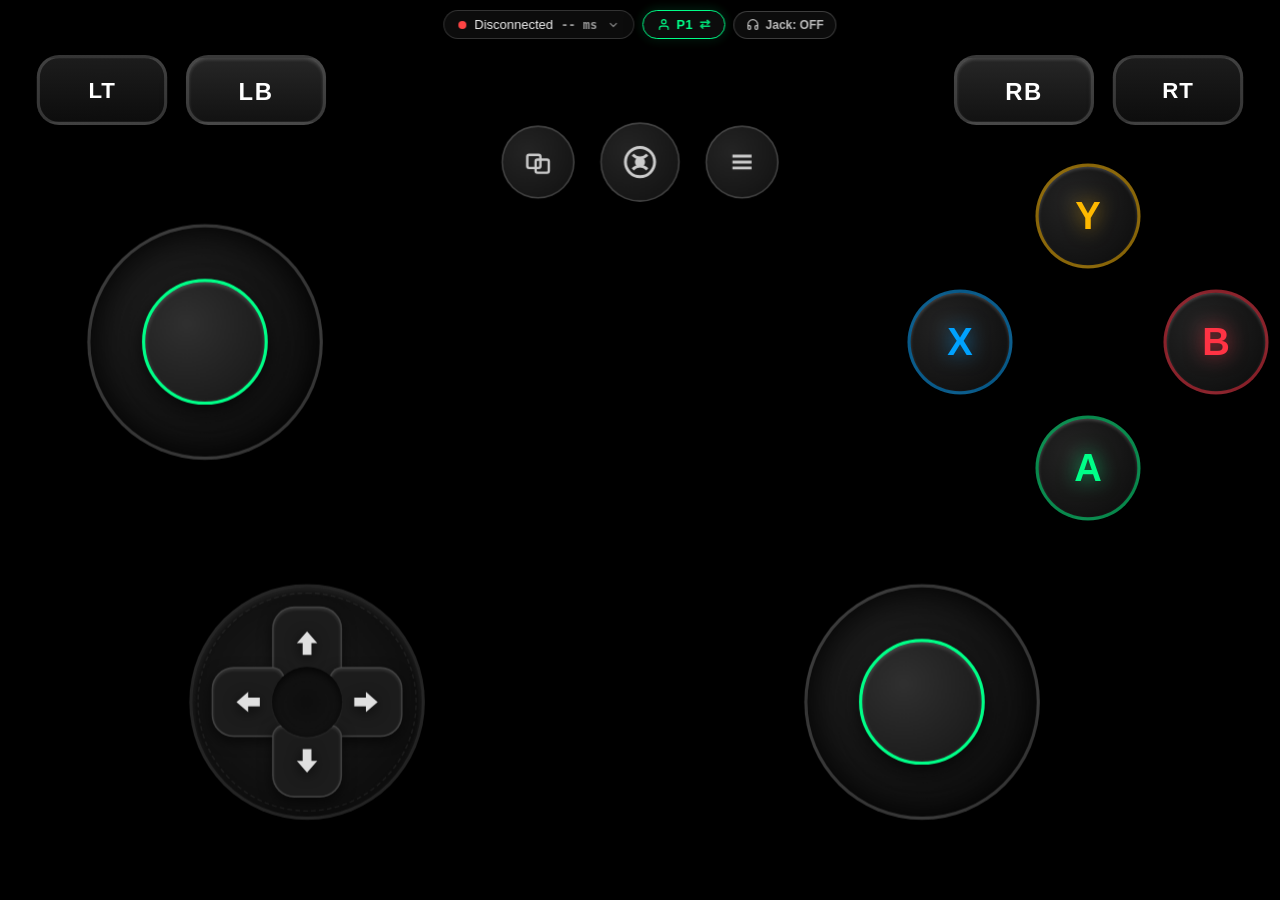
==== commit 10def723: "feat(ui): optimize edit toolbar into two-tier layout and responsive 2-column landscape modals for se" ====
--- a/OmniPad-Portable/wwwroot/index.html
+++ b/OmniPad-Portable/wwwroot/index.html
@@ -55,7 +55,8 @@
                     <option value="switch_pro">Nintendo Switch Pro</option>
                 </optgroup>
                 <optgroup label="Fighting & Arcade">
-                    <option value="arcade">Arcade Fightstick (Sanwa 8-Btn)</option>
+                    <option value="dual_dpad">D-Pad Dual Cross (Retro & Fighter)</option>
+                    <option value="arcade">Arcade Fightstick (Sanwa Vewlix)</option>
                     <option value="hitbox">Tekken Hitbox (8-Way)</option>
                     <option value="sega_saturn">Sega Saturn / Genesis (6-Btn)</option>
                 </optgroup>
@@ -114,86 +115,100 @@
         <!-- Rendered dynamically by active layout or custom profile -->
     </main>
 
-    <!-- Edit Mode Toolbar (Hidden by default) -->
+    <!-- Edit Mode Toolbar (Two-Tier Ergonomic Architecture: 100% visible buttons) -->
     <aside id="edit-toolbar" class="hidden">
         <div class="toolbar-content">
-            <span class="toolbar-title">
-                <svg width="16" height="16" viewBox="0 0 24 24" fill="none" stroke="currentColor" stroke-width="2"><path d="M12 20h9"></path><path d="M16.5 3.5a2.121 2.121 0 0 1 3 3L7 19l-4 1 1-4L16.5 3.5z"></path></svg>
-                Editor
-            </span>
-
-            <select id="select-add-control" class="toolbar-select" title="Add Control to Canvas">
-                <option value="" disabled selected>+ Add Control...</option>
-                <optgroup label="Buttons & Triggers">
-                    <option value="btn_standard">Standard Button</option>
-                    <option value="btn_paddle">Rear Grip Paddle (P1-P4)</option>
-                    <option value="btn_toggle">Toggle / Latch Button</option>
-                    <option value="btn_turbo">Turbo Rapid-Fire Button</option>
-                    <option value="btn_hold_dual">Hold-Dual Action Button</option>
-                    <option value="btn_shoulder">Shoulder Bumper (LB/RB)</option>
-                </optgroup>
-                <optgroup label="Touchpads & Multi-Modal">
-                    <option value="tp_scroll">Scroll Wheel Trackpad</option>
-                    <option value="tp_dpad">D-Pad Trackpad</option>
-                    <option value="tp_abxy">ABXY Diamond Trackpad</option>
-                    <option value="tp_mouse">Mouse / Camera Trackpad</option>
-                </optgroup>
-                <optgroup label="Sticks & D-Pads">
-                    <option value="ctrl_left_stick">Left Analog Stick</option>
-                    <option value="ctrl_right_stick">Right Analog Stick</option>
-                    <option value="ctrl_dpad">Embossed D-Pad</option>
-                </optgroup>
-                <optgroup label="Combos & Macros">
-                    <option value="ctrl_combo">Combo Chord (e.g. X+Y)</option>
-                    <option value="ctrl_macro">Timed Macro Button</option>
-                </optgroup>
-                <optgroup label="Special Functions">
-                    <option value="fn_mute">Audio Jack Mute Toggle</option>
-                    <option value="fn_recenter">Gyro Recenter Button</option>
-                </optgroup>
-            </select>
-
-            <button id="btn-inspect-element" class="tool-btn" title="Inspect & Remap Selected Element">
-                <svg width="14" height="14" viewBox="0 0 24 24" fill="none" stroke="currentColor" stroke-width="2"><circle cx="12" cy="12" r="3"></circle><path d="M19.4 15a1.65 1.65 0 0 0 .33 1.82l.06.06a2 2 0 0 1 0 2.83 2 2 0 0 1-2.83 0l-.06-.06a1.65 1.65 0 0 0-1.82-.33 1.65 1.65 0 0 0-1 1.51V21a2 2 0 0 1-2 2 2 2 0 0 1-2-2v-.09A1.65 1.65 0 0 0 9 19.4a1.65 1.65 0 0 0-1.82.33l-.06.06a2 2 0 0 1-2.83 0 2 2 0 0 1 0-2.83l.06-.06a1.65 1.65 0 0 0 .33-1.82 1.65 1.65 0 0 0-1.51-1H3a2 2 0 0 1-2-2 2 2 0 0 1 2-2h.09A1.65 1.65 0 0 0 4.6 9a1.65 1.65 0 0 0-.33-1.82l-.06-.06a2 2 0 0 1 0-2.83 2 2 0 0 1 2.83 0l.06.06a1.65 1.65 0 0 0 1.82.33H9a1.65 1.65 0 0 0 1-1.51V3a2 2 0 0 1 2-2 2 2 0 0 1 2 2v.09a1.65 1.65 0 0 0 1 1.51 1.65 1.65 0 0 0 1.82-.33l.06-.06a2 2 0 0 1 2.83 0 2 2 0 0 1 0 2.83l-.06.06a1.65 1.65 0 0 0-.33 1.82V9a1.65 1.65 0 0 0 1.51 1H21a2 2 0 0 1 2 2 2 2 0 0 1-2 2h-.09a1.65 1.65 0 0 0-1.51 1z"></path></svg>
-                Remap
-            </button>
-
-            <button id="btn-delete-element" class="tool-btn btn-danger" title="Delete Selected Element">
-                <svg width="14" height="14" viewBox="0 0 24 24" fill="none" stroke="currentColor" stroke-width="2"><polyline points="3 6 5 6 21 6"></polyline><path d="M19 6v14a2 2 0 0 1-2 2H7a2 2 0 0 1-2-2V6m3 0V4a2 2 0 0 1 2-2h4a2 2 0 0 1 2 2v2"></path></svg>
-                Delete
-            </button>
-
-            <label class="scale-label">Scale: <input type="range" id="comp-scale-slider" min="50" max="200" value="100"></label>
-            <label class="scale-label dpad-only-ctrl" id="dpad-spacing-label" style="display: none;" title="Adjust spacing between D-pad buttons">
-                Spacing: <input type="range" id="dpad-spacing-slider" min="0" max="30" value="14" step="1">
-            </label>
-            <label class="scale-label dpad-only-ctrl" id="dpad-btnsize-label" style="display: none;" title="Adjust size of individual D-pad buttons">
-                Btn Size: <input type="range" id="dpad-btnsize-slider" min="60" max="160" value="100" step="5">
-            </label>
-            <button id="dpad-bg-toggle" class="tool-btn dpad-only-ctrl" style="display: none;" title="Toggle Circular Background Disc">Disc: ON</button>
-
-            <button id="btn-toolbar-export" class="tool-btn" title="Export Preset (JSON)">
-                <svg width="14" height="14" viewBox="0 0 24 24" fill="none" stroke="currentColor" stroke-width="2"><path d="M21 15v4a2 2 0 0 1-2 2H5a2 2 0 0 1-2-2v-4"></path><polyline points="7 10 12 15 17 10"></polyline><line x1="12" y1="15" x2="12" y2="3"></line></svg>
-                Export
-            </button>
-            <button id="btn-toolbar-import" class="tool-btn" title="Import Preset (JSON)">
-                <svg width="14" height="14" viewBox="0 0 24 24" fill="none" stroke="currentColor" stroke-width="2"><path d="M21 15v4a2 2 0 0 1-2 2H5a2 2 0 0 1-2-2v-4"></path><polyline points="17 8 12 3 7 8"></polyline><line x1="12" y1="3" x2="12" y2="15"></line></svg>
-                Import
-            </button>
-
-            <button id="btn-save-layout" class="tool-btn btn-success" title="Save Changes">
-                <svg width="14" height="14" viewBox="0 0 24 24" fill="none" stroke="currentColor" stroke-width="2.5"><polyline points="20 6 9 17 4 12"></polyline></svg>
-                Save
-            </button>
-            <button id="btn-save-as-new" class="tool-btn" title="Save as New Preset...">
-                <svg width="14" height="14" viewBox="0 0 24 24" fill="none" stroke="currentColor" stroke-width="2"><path d="M19 21H5a2 2 0 0 1-2-2V5a2 2 0 0 1 2-2h11l5 5v11a2 2 0 0 1-2 2z"></path><polyline points="17 21 17 13 7 13 7 21"></polyline><polyline points="7 3 7 8 15 8"></polyline></svg>
-                Save As...
-            </button>
-            <button id="btn-reset-layout" class="tool-btn btn-danger" title="Reset to Preset Default">
-                <svg width="14" height="14" viewBox="0 0 24 24" fill="none" stroke="currentColor" stroke-width="2"><polyline points="1 4 1 10 7 10"></polyline><path d="M3.51 15a9 9 0 1 0 2.13-9.36L1 10"></path></svg>
-                Reset
-            </button>
-            <button id="btn-exit-edit" class="tool-btn">Done</button>
+            <!-- Tier 1: Global Actions & Spawner (Always 100% visible on screen) -->
+            <div class="toolbar-tier toolbar-global-tier">
+                <div class="toolbar-global-left">
+                    <span class="toolbar-title">
+                        <svg width="15" height="15" viewBox="0 0 24 24" fill="none" stroke="currentColor" stroke-width="2"><path d="M12 20h9"/><path d="M16.5 3.5a2.121 2.121 0 0 1 3 3L7 19l-4 1 1-4L16.5 3.5z"/></svg>
+                        <span>Editor</span>
+                    </span>
+
+                    <select id="select-add-control" class="toolbar-select" title="Add Control to Canvas">
+                        <option value="" disabled selected>+ Add Control...</option>
+                        <optgroup label="Buttons & Triggers">
+                            <option value="btn_standard">Standard Button</option>
+                            <option value="btn_paddle">Rear Grip Paddle (P1-P4)</option>
+                            <option value="btn_toggle">Toggle / Latch Button</option>
+                            <option value="btn_turbo">Turbo Rapid-Fire Button</option>
+                            <option value="btn_hold_dual">Hold-Dual Action Button</option>
+                            <option value="btn_shoulder">Shoulder Bumper (LB/RB)</option>
+                        </optgroup>
+                        <optgroup label="Touchpads & Multi-Modal">
+                            <option value="tp_scroll">Scroll Wheel Trackpad</option>
+                            <option value="tp_dpad">D-Pad Trackpad</option>
+                            <option value="tp_abxy">ABXY Diamond Trackpad</option>
+                            <option value="tp_mouse">Mouse / Camera Trackpad</option>
+                        </optgroup>
+                        <optgroup label="Sticks & D-Pads">
+                            <option value="ctrl_left_stick">Left Analog Stick</option>
+                            <option value="ctrl_right_stick">Right Analog Stick</option>
+                            <option value="ctrl_dpad">Embossed D-Pad</option>
+                            <option value="ctrl_dpad_abxy">D-Pad Style ABXY Cross</option>
+                        </optgroup>
+                        <optgroup label="Combos & Macros">
+                            <option value="ctrl_combo">Combo Chord (e.g. X+Y)</option>
+                            <option value="ctrl_macro">Timed Macro Button</option>
+                        </optgroup>
+                        <optgroup label="Special Functions">
+                            <option value="fn_mute">Audio Jack Mute Toggle</option>
+                            <option value="fn_recenter">Gyro Recenter Button</option>
+                        </optgroup>
+                    </select>
+                </div>
+
+                <div class="toolbar-btn-cluster">
+                    <button id="btn-save-layout" class="tool-btn btn-success" title="Save Layout Changes">
+                        <svg width="13" height="13" viewBox="0 0 24 24" fill="none" stroke="currentColor" stroke-width="2.5"><polyline points="20 6 9 17 4 12"/></svg>
+                        <span>Save</span>
+                    </button>
+                    <button id="btn-save-as-new" class="tool-btn" title="Save as New Preset">
+                        <svg width="13" height="13" viewBox="0 0 24 24" fill="none" stroke="currentColor" stroke-width="2"><path d="M19 21H5a2 2 0 0 1-2-2V5a2 2 0 0 1 2-2h11l5 5v11a2 2 0 0 1-2 2z"/><polyline points="17 21 17 13 7 13 7 21"/><polyline points="7 3 7 8 15 8"/></svg>
+                        <span>Save As...</span>
+                    </button>
+                    <button id="btn-toolbar-export" class="tool-btn" title="Export Preset (JSON)">
+                        <svg width="13" height="13" viewBox="0 0 24 24" fill="none" stroke="currentColor" stroke-width="2"><path d="M21 15v4a2 2 0 0 1-2 2H5a2 2 0 0 1-2-2v-4"/><polyline points="7 10 12 15 17 10"/><line x1="12" y1="15" x2="12" y2="3"/></svg>
+                        <span>Export</span>
+                    </button>
+                    <button id="btn-toolbar-import" class="tool-btn" title="Import Preset (JSON)">
+                        <svg width="13" height="13" viewBox="0 0 24 24" fill="none" stroke="currentColor" stroke-width="2"><path d="M21 15v4a2 2 0 0 1-2 2H5a2 2 0 0 1-2-2v-4"/><polyline points="17 8 12 3 7 8"/><line x1="12" y1="3" x2="12" y2="15"/></svg>
+                        <span>Import</span>
+                    </button>
+                    <button id="btn-reset-layout" class="tool-btn btn-danger" title="Reset to Preset Default">
+                        <svg width="13" height="13" viewBox="0 0 24 24" fill="none" stroke="currentColor" stroke-width="2"><polyline points="1 4 1 10 7 10"/><path d="M3.51 15a9 9 0 1 0 2.13-9.36L1 10"/></svg>
+                        <span>Reset</span>
+                    </button>
+                    <button id="btn-exit-edit" class="tool-btn btn-accent" title="Done / Exit Editing">
+                        <span>Done</span>
+                    </button>
+                </div>
+            </div>
+
+            <!-- Tier 2: Contextual Element Inspector & Live Sliders (Active when element is selected) -->
+            <div class="toolbar-tier toolbar-element-tier" id="toolbar-element-tier">
+                <div class="element-action-cluster">
+                    <span class="element-badge" id="toolbar-selected-label">Select a Control</span>
+                    <button id="btn-inspect-element" class="tool-btn" title="Inspect & Remap Selected Element">
+                        <svg width="13" height="13" viewBox="0 0 24 24" fill="none" stroke="currentColor" stroke-width="2"><circle cx="12" cy="12" r="3"/><path d="M19.4 15a1.65 1.65 0 0 0 .33 1.82l.06.06a2 2 0 0 1 0 2.83 2 2 0 0 1-2.83 0l-.06-.06a1.65 1.65 0 0 0-1.82-.33 1.65 1.65 0 0 0-1 1.51V21a2 2 0 0 1-2 2 2 2 0 0 1-2-2v-.09A1.65 1.65 0 0 0 9 19.4a1.65 1.65 0 0 0-1.82.33l-.06.06a2 2 0 0 1-2.83 0 2 2 0 0 1 0-2.83l-.06-.06a1.65 1.65 0 0 0 .33-1.82 1.65 1.65 0 0 0-1.51-1H3a2 2 0 0 1-2-2 2 2 0 0 1 2-2h.09A1.65 1.65 0 0 0 4.6 9a1.65 1.65 0 0 0-.33-1.82l-.06-.06a2 2 0 0 1 0-2.83 2 2 0 0 1 2.83 0l.06.06a1.65 1.65 0 0 0 1.82.33H9a1.65 1.65 0 0 0 1-1.51V3a2 2 0 0 1 2-2 2 2 0 0 1 2 2v.09a1.65 1.65 0 0 0 1 1.51 1.65 1.65 0 0 0 1.82-.33l-.06-.06a2 2 0 0 1 2.83 0 2 2 0 0 1 0 2.83l-.06-.06a1.65 1.65 0 0 0-.33 1.82V9a1.65 1.65 0 0 0 1.51 1H21a2 2 0 0 1 2 2 2 2 0 0 1-2 2h-.09a1.65 1.65 0 0 0-1.51 1z"/></svg>
+                        <span>Remap</span>
+                    </button>
+                    <button id="btn-delete-element" class="tool-btn btn-danger" title="Delete Selected Element">
+                        <svg width="13" height="13" viewBox="0 0 24 24" fill="none" stroke="currentColor" stroke-width="2"><polyline points="3 6 5 6 21 6"/><path d="M19 6v14a2 2 0 0 1-2 2H7a2 2 0 0 1-2-2V6m3 0V4a2 2 0 0 1 2-2h4a2 2 0 0 1 2 2v2"/></svg>
+                        <span>Delete</span>
+                    </button>
+                </div>
+
+                <div class="element-sliders-track">
+                    <label class="scale-label" title="Adjust Scale">Scale: <input type="range" id="comp-scale-slider" min="50" max="200" value="100"></label>
+                    <label class="scale-label dpad-only-ctrl" id="dpad-circlesize-label" style="display: none;" title="Adjust diameter of circular touch disc (expands touch surface)">Circle: <input type="range" id="dpad-circlesize-slider" min="100" max="260" value="148" step="4"></label>
+                    <label class="scale-label dpad-only-ctrl" id="dpad-discradius-label" style="display: none;" title="Adjust corner roundness of the disc">Shape: <input type="range" id="dpad-discradius-slider" min="10" max="50" value="50" step="5"></label>
+                    <label class="scale-label dpad-only-ctrl" id="dpad-spacing-label" style="display: none;" title="Adjust spacing between D-pad buttons">Spacing: <input type="range" id="dpad-spacing-slider" min="0" max="30" value="14" step="1"></label>
+                    <label class="scale-label dpad-only-ctrl" id="dpad-btnsize-label" style="display: none;" title="Adjust size of individual D-pad buttons">Btn Size: <input type="range" id="dpad-btnsize-slider" min="60" max="160" value="100" step="5"></label>
+                    <button id="dpad-bg-toggle" class="tool-btn dpad-only-ctrl" style="display: none;" title="Toggle Circular Background Disc">Disc: ON</button>
+                </div>
+            </div>
         </div>
     </aside>
 
@@ -386,6 +401,9 @@
                     </div>
                 </div>
             </div>
+            <div class="modal-footer settings-footer">
+                <button id="btn-footer-close-settings" class="btn-primary" style="min-width: 160px;">Done</button>
+            </div>
         </div>
     </div>
 
--- a/OmniPad-Portable/wwwroot/css/controller.css
+++ b/OmniPad-Portable/wwwroot/css/controller.css
@@ -132,6 +132,11 @@
     gap: 8px;
     z-index: 1000;
     pointer-events: auto;
+    transition: top 0.25s cubic-bezier(0.16, 1, 0.3, 1);
+}
+
+body.toolbar-open #floating-hud {
+    top: 58px;
 }
 
 .status-pill {
@@ -679,21 +684,35 @@
 .dpad-container {
     --dpad-gap: 14px;
     --dpad-btn-scale: 1;
-    border-radius: 50%;
-    background: radial-gradient(circle at 45% 45%, #1c1c1c 0%, #0c0c0c 80%, #050505 100%);
+    --dpad-disc-radius: 50%;
+    border-radius: var(--dpad-disc-radius, 50%);
+    background: radial-gradient(circle at 45% 45%, #1c1c1c 0%, #0c0c0c 78%, #050505 100%);
     box-shadow: 0 8px 24px rgba(0, 0, 0, 0.85), inset 0 2px 4px rgba(255, 255, 255, 0.08);
     border: 2px solid rgba(255, 255, 255, 0.09);
     touch-action: none;
     display: flex;
     align-items: center;
     justify-content: center;
-    transition: background 0.15s ease, border-color 0.15s ease;
+    transition: background 0.15s ease, border-color 0.15s ease, border-radius 0.12s ease;
 }
 
 .dpad-container.dpad-no-bg {
     background: transparent !important;
     box-shadow: none !important;
     border: none !important;
+}
+
+/* Outer dual-button bevel ring indicating touchable corner zones */
+.dpad-container:not(.dpad-no-bg)::after {
+    content: '';
+    position: absolute;
+    top: 3px;
+    left: 3px;
+    right: 3px;
+    bottom: 3px;
+    border-radius: var(--dpad-disc-radius, 50%);
+    border: 1px dashed rgba(255, 255, 255, 0.06);
+    pointer-events: none;
 }
 
 .dpad-cross {
@@ -793,6 +812,71 @@
     box-shadow: 0 0 16px var(--accent) !important;
 }
 
+/* --- D-PAD STYLE ABXY CROSS --- */
+.dpad-abxy-container {
+    /* Inherits .dpad-container tactile cross structure */
+}
+
+.dpad-abxy-btn {
+    font-family: inherit;
+    font-weight: 800;
+    font-size: calc(18px * var(--dpad-btn-scale, 1));
+    letter-spacing: 0.5px;
+    user-select: none;
+}
+
+.dpad-abxy-y {
+    color: #f2c94c;
+    text-shadow: 0 0 10px rgba(242, 201, 76, 0.6);
+}
+
+.dpad-abxy-b {
+    color: #eb5757;
+    text-shadow: 0 0 10px rgba(235, 87, 87, 0.6);
+}
+
+.dpad-abxy-a {
+    color: #6fcf97;
+    text-shadow: 0 0 10px rgba(111, 207, 151, 0.6);
+}
+
+.dpad-abxy-x {
+    color: #56ccf2;
+    text-shadow: 0 0 10px rgba(86, 204, 242, 0.6);
+}
+
+.dpad-abxy-btn.active {
+    transform: scale(0.92);
+}
+
+.dpad-abxy-y.active {
+    background: #f2c94c !important;
+    color: #000 !important;
+    border-color: #fff !important;
+    box-shadow: 0 0 18px rgba(242, 201, 76, 0.9) !important;
+}
+
+.dpad-abxy-b.active {
+    background: #eb5757 !important;
+    color: #000 !important;
+    border-color: #fff !important;
+    box-shadow: 0 0 18px rgba(235, 87, 87, 0.9) !important;
+}
+
+.dpad-abxy-a.active {
+    background: #6fcf97 !important;
+    color: #000 !important;
+    border-color: #fff !important;
+    box-shadow: 0 0 18px rgba(111, 207, 151, 0.9) !important;
+}
+
+.dpad-abxy-x.active {
+    background: #56ccf2 !important;
+    color: #000 !important;
+    border-color: #fff !important;
+    box-shadow: 0 0 18px rgba(86, 204, 242, 0.9) !important;
+}
+
 .dpad-up.active { transform: translateX(-50%) scale(0.95); }
 .dpad-down.active { transform: translateX(-50%) scale(0.95); }
 .dpad-left.active { transform: translateY(-50%) scale(0.95); }
@@ -1077,93 +1161,238 @@
 
 #edit-toolbar {
     position: fixed;
-    bottom: 12px;
+    bottom: 8px;
     left: 50%;
     transform: translateX(-50%);
-    background: rgba(20, 20, 20, 0.95);
-    border: 1px solid rgba(255, 255, 255, 0.2);
-    border-radius: 12px;
-    padding: 6px 14px;
+    background: rgba(18, 18, 22, 0.96);
+    backdrop-filter: blur(16px);
+    -webkit-backdrop-filter: blur(16px);
+    border: 1px solid rgba(255, 255, 255, 0.16);
+    border-radius: 14px;
+    padding: 6px 10px;
     z-index: 1001;
-    box-shadow: 0 8px 24px rgba(0, 0, 0, 0.8);
-    max-width: 96vw;
+    box-shadow: 0 10px 30px rgba(0, 0, 0, 0.9), 0 0 1px rgba(255, 255, 255, 0.2);
+    width: auto;
+    max-width: 98vw;
+    display: flex;
+    flex-direction: column;
+    gap: 6px;
+    overflow: hidden;
+}
+
+.toolbar-content {
+    display: flex;
+    flex-direction: column;
+    gap: 5px;
+    width: 100%;
+}
+
+.toolbar-tier {
+    display: flex;
+    align-items: center;
+    gap: 6px;
+    white-space: nowrap;
+}
+
+.toolbar-global-tier {
+    justify-content: space-between;
+    border-bottom: 1px solid rgba(255, 255, 255, 0.08);
+    padding-bottom: 5px;
+}
+
+.toolbar-global-left {
+    display: flex;
+    align-items: center;
+    gap: 6px;
+    flex-shrink: 0;
+}
+
+.toolbar-title {
+    display: inline-flex;
+    align-items: center;
+    gap: 4px;
+    font-size: 11px;
+    font-weight: 800;
+    color: var(--accent);
+    text-transform: uppercase;
+    letter-spacing: 0.5px;
+    margin-right: 2px;
+}
+
+.toolbar-select {
+    background: #252528;
+    color: #fff;
+    border: 1px solid rgba(255, 255, 255, 0.18);
+    border-radius: 7px;
+    padding: 5px 8px;
+    font-size: 11px;
+    font-weight: 600;
+    outline: none;
+    max-width: 170px;
+}
+
+.toolbar-btn-cluster {
+    display: flex;
+    align-items: center;
+    gap: 5px;
     overflow-x: auto;
-    scrollbar-width: none;
-}
-
-#edit-toolbar::-webkit-scrollbar {
-    display: none;
-}
-
-.toolbar-content {
-    display: flex;
-    align-items: center;
-    gap: 8px;
+    -webkit-overflow-scrolling: touch;
+}
+
+.toolbar-element-tier {
+    display: flex;
+    align-items: center;
+    gap: 6px;
+    overflow-x: auto;
+    -webkit-overflow-scrolling: touch;
+    scrollbar-width: thin;
+    scrollbar-color: rgba(255, 255, 255, 0.25) rgba(0, 0, 0, 0.2);
+}
+
+.element-action-cluster {
+    display: flex;
+    align-items: center;
+    gap: 5px;
+    flex-shrink: 0;
+}
+
+.element-badge {
+    font-size: 10px;
+    font-weight: 800;
+    letter-spacing: 0.5px;
+    color: #00ff88;
+    background: rgba(0, 255, 136, 0.12);
+    border: 1px solid rgba(0, 255, 136, 0.3);
+    border-radius: 6px;
+    padding: 4px 8px;
+    max-width: 120px;
     white-space: nowrap;
+    overflow: hidden;
+    text-overflow: ellipsis;
+    text-transform: uppercase;
+}
+
+.element-sliders-track {
+    display: flex;
+    align-items: center;
+    gap: 5px;
+    overflow-x: auto;
+    -webkit-overflow-scrolling: touch;
+    padding-bottom: 2px;
+}
+
+.element-sliders-track::-webkit-scrollbar,
+.toolbar-element-tier::-webkit-scrollbar,
+.toolbar-btn-cluster::-webkit-scrollbar {
+    height: 3px;
+}
+
+.element-sliders-track::-webkit-scrollbar-track,
+.toolbar-element-tier::-webkit-scrollbar-track,
+.toolbar-btn-cluster::-webkit-scrollbar-track {
+    background: rgba(255, 255, 255, 0.05);
+    border-radius: 2px;
+}
+
+.element-sliders-track::-webkit-scrollbar-thumb,
+.toolbar-element-tier::-webkit-scrollbar-thumb,
+.toolbar-btn-cluster::-webkit-scrollbar-thumb {
+    background: rgba(255, 255, 255, 0.25);
+    border-radius: 2px;
 }
 
 .scale-label {
     display: inline-flex;
     align-items: center;
-    gap: 6px;
-    font-size: 11px;
+    gap: 5px;
+    font-size: 10px;
     font-weight: 700;
     color: #bbb;
     text-transform: uppercase;
     letter-spacing: 0.5px;
     user-select: none;
-    background: rgba(255, 255, 255, 0.05);
-    padding: 4px 8px;
+    background: rgba(255, 255, 255, 0.06);
+    padding: 4px 7px;
     border-radius: 6px;
     border: 1px solid rgba(255, 255, 255, 0.1);
+    flex-shrink: 0;
 }
 
 .scale-label input[type="range"] {
-    width: 68px;
-    height: 14px;
+    width: 60px;
+    height: 12px;
     cursor: pointer;
     accent-color: var(--accent);
 }
 
-@media (max-height: 500px) {
-    .toolbar-title {
-        display: none !important;
-    }
-    .toolbar-content {
-        gap: 6px;
-    }
-    .tool-btn {
-        padding: 5px 10px;
-        font-size: 11px;
-    }
-    .scale-label {
-        padding: 3px 6px;
-        font-size: 10px;
-        gap: 4px;
-    }
-    .scale-label input[type="range"] {
-        width: 58px;
-    }
-}
-
 .tool-btn {
-    background: #2a2a2a;
+    background: #28282c;
     color: #fff;
-    border: 1px solid #444;
-    padding: 6px 12px;
-    border-radius: 6px;
-    font-weight: 500;
+    border: 1px solid rgba(255, 255, 255, 0.16);
+    padding: 5px 10px;
+    border-radius: 7px;
+    font-size: 11px;
+    font-weight: 600;
     cursor: pointer;
+    display: inline-flex;
+    align-items: center;
+    gap: 4px;
+    white-space: nowrap;
+    transition: background 0.15s ease, border-color 0.15s ease, transform 0.1s ease;
+}
+
+.tool-btn:active {
+    transform: scale(0.96);
 }
 
 .tool-btn.btn-success {
     background: #107c10;
     border-color: #1a9e1a;
+    color: #fff;
 }
 
 .tool-btn.btn-danger {
     background: #a80000;
     border-color: #d10000;
+    color: #fff;
+}
+
+.tool-btn.btn-accent {
+    background: #0078d4;
+    border-color: #2b88d8;
+    color: #fff;
+    font-weight: 700;
+}
+
+@media (max-height: 500px) {
+    #edit-toolbar {
+        bottom: 4px;
+        padding: 4px 8px;
+        gap: 4px;
+    }
+    .toolbar-content {
+        gap: 4px;
+    }
+    .toolbar-title span {
+        display: none;
+    }
+    .tool-btn {
+        padding: 4px 8px;
+        font-size: 10px;
+    }
+    .toolbar-select {
+        padding: 4px 6px;
+        font-size: 10px;
+        max-width: 140px;
+    }
+    .scale-label {
+        padding: 3px 5px;
+        font-size: 9px;
+        gap: 3px;
+    }
+    .scale-label input[type="range"] {
+        width: 52px;
+    }
 }
 
 /* Modals */
@@ -1261,6 +1490,36 @@
     touch-action: pan-y !important;
     flex: 1 1 auto;
     min-height: 0;
+    scrollbar-width: thin;
+    scrollbar-color: rgba(255, 255, 255, 0.28) rgba(255, 255, 255, 0.05);
+}
+
+.modal-body::-webkit-scrollbar {
+    width: 6px;
+}
+
+.modal-body::-webkit-scrollbar-track {
+    background: rgba(255, 255, 255, 0.05);
+    border-radius: 4px;
+}
+
+.modal-body::-webkit-scrollbar-thumb {
+    background: rgba(255, 255, 255, 0.28);
+    border-radius: 4px;
+}
+
+.modal-body::-webkit-scrollbar-thumb:hover {
+    background: var(--accent, #00ff88);
+}
+
+.modal-footer {
+    display: flex;
+    justify-content: center;
+    align-items: center;
+    padding: 10px 16px;
+    background: #111113;
+    border-top: 1px solid rgba(255, 255, 255, 0.1);
+    flex-shrink: 0;
 }
 
 .modal-body,
@@ -2101,10 +2360,16 @@
 
 .import-export-footer,
 .inspector-footer {
+    position: sticky;
+    bottom: -16px;
+    background: #151515;
+    padding: 10px 0 6px;
+    border-top: 1px solid rgba(255, 255, 255, 0.1);
     display: flex;
     justify-content: flex-end;
     gap: 8px;
     margin-top: 14px;
+    z-index: 10;
 }
 
 .setting-group-row {
@@ -2118,4 +2383,121 @@
     width: 100%;
 }
 
-
+/* Landscape Modal Optimizations for Mobile & Tablets */
+@media (orientation: landscape), (min-width: 600px) {
+    .modal-content {
+        max-width: 740px;
+        width: 94%;
+        max-height: 94vh;
+    }
+    .modal-header {
+        padding: 8px 16px;
+    }
+    .modal-header h2 {
+        font-size: 15px;
+    }
+    .modal-body {
+        padding: 10px 16px;
+        max-height: calc(94vh - 90px);
+        overflow-y: auto;
+    }
+    .modal-footer {
+        padding: 6px 16px;
+    }
+    .tab-buttons {
+        margin-bottom: 10px;
+        display: flex;
+        gap: 6px;
+        overflow-x: auto;
+    }
+    .tab-btn {
+        padding: 5px 10px;
+        font-size: 11px;
+        white-space: nowrap;
+    }
+    .setting-group {
+        margin-bottom: 8px;
+    }
+    #tab-general.active {
+        display: grid !important;
+        grid-template-columns: 1fr 1fr;
+        gap: 8px 16px;
+        align-items: start;
+    }
+    #tab-gyro.active {
+        display: grid !important;
+        grid-template-columns: 1fr 1fr;
+        gap: 8px 16px;
+        align-items: start;
+    }
+    #btn-request-gyro {
+        grid-column: 1 / -1;
+        margin-top: 4px;
+    }
+    #tab-design.active {
+        display: grid !important;
+        grid-template-columns: 1.05fr 0.95fr;
+        gap: 8px 16px;
+        align-items: start;
+    }
+    #tab-design > h3,
+    #tab-design > p.hint {
+        grid-column: 1 / -1;
+        margin: 0 0 2px 0;
+    }
+    #tab-macros.active {
+        display: grid !important;
+        grid-template-columns: 1.1fr 0.9fr;
+        gap: 8px 16px;
+        align-items: start;
+    }
+    #tab-macros > h3,
+    #tab-macros > p.hint {
+        grid-column: 1 / -1;
+        margin: 0 0 2px 0;
+    }
+    #tab-profiles.active {
+        display: grid !important;
+        grid-template-columns: 1fr 1fr;
+        gap: 8px 16px;
+        align-items: start;
+    }
+    #tab-profiles > h3,
+    #tab-profiles > p.hint {
+        grid-column: 1 / -1;
+        margin: 0 0 2px 0;
+    }
+    #custom-css-editor {
+        height: 75px;
+        min-height: 60px;
+    }
+
+    /* Inspector modal landscape layout */
+    .inspector-card {
+        max-width: 600px;
+    }
+    .inspector-card .modal-body {
+        display: grid;
+        grid-template-columns: 1fr 1fr;
+        gap: 8px 14px;
+        align-items: start;
+    }
+    .inspector-card .setting-group-row,
+    .inspector-card .inspector-footer,
+    #insp-secondary-group,
+    #insp-combo-group,
+    #insp-macro-group {
+        grid-column: 1 / -1;
+    }
+
+    /* Import / Export card landscape layout */
+    .import-export-card {
+        max-width: 620px;
+    }
+    .import-export-card textarea {
+        height: 90px;
+    }
+}
+
+
+
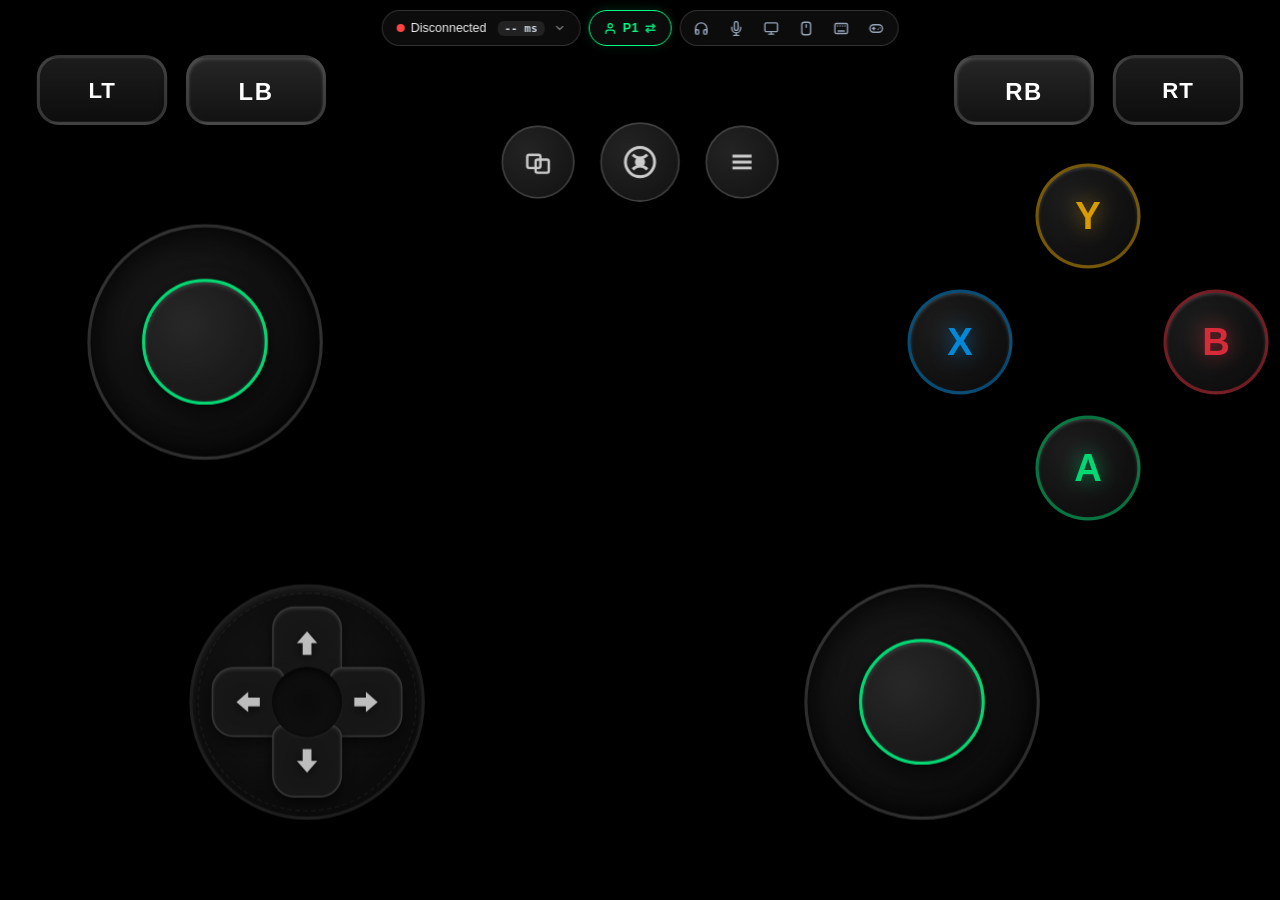
==== commit 8dc8f550: "feat: complete open-source release with build automation, updater targeting, CI pipeline, and driver" ====
--- a/OmniPad-Portable/wwwroot/index.html
+++ b/OmniPad-Portable/wwwroot/index.html
@@ -7,6 +7,8 @@
     <meta name="apple-mobile-web-app-capable" content="yes">
     <meta name="apple-mobile-web-app-status-bar-style" content="black-translucent">
     <title>OmniPad - Universal Gamepad</title>
+    <link rel="icon" type="image/png" href="favicon.png">
+    <link rel="apple-touch-icon" href="icon.png">
     <link rel="stylesheet" href="css/controller.css">
     <style id="omnipad-user-custom-css"></style>
 </head>
@@ -34,62 +36,167 @@
             <span class="slot-swap-symbol">⇄</span>
         </button>
 
-        <!-- Controller Headphone Jack (Audio Streaming Toggle) -->
-        <button id="btn-audio-jack" class="audio-jack-btn" title="Headphone Jack (Stream Game Audio to Phone)">
-            <svg class="audio-jack-icon" width="13" height="13" viewBox="0 0 24 24" fill="none" stroke="currentColor" stroke-width="2.2" stroke-linecap="round" stroke-linejoin="round">
-                <path d="M3 18v-6a9 9 0 0 1 18 0v6"></path>
-                <path d="M21 19a2 2 0 0 1-2 2h-1a2 2 0 0 1-2-2v-3a2 2 0 0 1 2-2h3zM3 19a2 2 0 0 0 2 2h1a2 2 0 0 0 2-2v-3a2 2 0 0 0-2-2H3z"></path>
-            </svg>
-            <span id="audio-jack-text">Jack: OFF</span>
-        </button>
+        <!-- Quick Tools Dock (Unified minimalist glass dock) -->
+        <div class="hud-tools-dock">
+            <!-- Controller Headphone Jack (Audio Streaming Toggle) -->
+            <button id="btn-audio-jack" class="hud-dock-btn audio-jack-btn" title="Headphone Jack (Stream Game Audio to Phone)">
+                <svg class="audio-jack-icon" width="14" height="14" viewBox="0 0 24 24" fill="none" stroke="currentColor" stroke-width="2.2" stroke-linecap="round" stroke-linejoin="round">
+                    <path d="M3 18v-6a9 9 0 0 1 18 0v6"></path>
+                    <path d="M21 19a2 2 0 0 1-2 2h-1a2 2 0 0 1-2-2v-3a2 2 0 0 1 2-2h3zM3 19a2 2 0 0 0 2 2h1a2 2 0 0 0 2-2v-3a2 2 0 0 0-2-2H3z"></path>
+                </svg>
+                <span id="audio-jack-text" class="sr-only">Jack: OFF</span>
+            </button>
+
+            <!-- Wireless Microphone Toggle -->
+            <button id="btn-hud-mic" class="hud-dock-btn hud-feature-btn" title="Wireless Microphone (Stream Voice to PC)">
+                <svg class="hud-feature-icon mic-icon" width="14" height="14" viewBox="0 0 24 24" fill="none" stroke="currentColor" stroke-width="2.2" stroke-linecap="round" stroke-linejoin="round">
+                    <path d="M12 1a3 3 0 0 0-3 3v8a3 3 0 0 0 6 0V4a3 3 0 0 0-3-3z"></path>
+                    <path d="M19 10v2a7 7 0 0 1-14 0v-2"></path>
+                    <line x1="12" y1="19" x2="12" y2="23"></line>
+                    <line x1="8" y1="23" x2="16" y2="23"></line>
+                </svg>
+                <span id="hud-mic-text" class="sr-only">Mic: OFF</span>
+            </button>
+
+            <!-- Low-Latency Background Desktop Video Streaming Toggle -->
+            <button id="btn-hud-stream" class="hud-dock-btn hud-feature-btn" title="Game Background Streaming (Stream PC screen to gamepad)">
+                <svg class="hud-feature-icon stream-icon" width="14" height="14" viewBox="0 0 24 24" fill="none" stroke="currentColor" stroke-width="2.2" stroke-linecap="round" stroke-linejoin="round">
+                    <rect x="2" y="3" width="20" height="14" rx="2" ry="2"></rect>
+                    <line x1="8" y1="21" x2="16" y2="21"></line>
+                    <line x1="12" y1="17" x2="12" y2="21"></line>
+                </svg>
+                <span id="hud-stream-text" class="sr-only">Stream: OFF</span>
+            </button>
+
+            <!-- Virtual Mouse Trackpad Toggle -->
+            <button id="btn-hud-trackpad" class="hud-dock-btn hud-feature-btn" title="Virtual Mouse Trackpad Overlay">
+                <svg class="hud-feature-icon" width="14" height="14" viewBox="0 0 24 24" fill="none" stroke="currentColor" stroke-width="2.2" stroke-linecap="round" stroke-linejoin="round">
+                    <rect x="5" y="2" width="14" height="20" rx="4"></rect>
+                    <line x1="12" y1="6" x2="12" y2="10"></line>
+                </svg>
+                <span class="sr-only">Mouse</span>
+            </button>
+
+            <!-- Virtual Keyboard Toggle -->
+            <button id="btn-hud-keyboard" class="hud-dock-btn hud-feature-btn" title="Virtual Gaming Keyboard">
+                <svg class="hud-feature-icon" width="14" height="14" viewBox="0 0 24 24" fill="none" stroke="currentColor" stroke-width="2.2" stroke-linecap="round" stroke-linejoin="round">
+                    <rect x="2" y="4" width="20" height="16" rx="2"></rect>
+                    <line x1="6" y1="8" x2="6.01" y2="8"></line>
+                    <line x1="10" y1="8" x2="10.01" y2="8"></line>
+                    <line x1="14" y1="8" x2="14.01" y2="8"></line>
+                    <line x1="18" y1="8" x2="18.01" y2="8"></line>
+                    <line x1="7" y1="16" x2="17" y2="16"></line>
+                </svg>
+                <span class="sr-only">Keys</span>
+            </button>
+
+            <!-- Hardware Gamepad & Touchpad Tester -->
+            <a href="/test-gamepad.html" target="_blank" id="btn-hud-tester" class="hud-dock-btn hud-feature-btn" title="Hardware Gamepad & Touchpad Tester" style="text-decoration:none; display:inline-flex; align-items:center; justify-content:center;">
+                <svg class="hud-feature-icon" width="14" height="14" viewBox="0 0 24 24" fill="none" stroke="currentColor" stroke-width="2.2" stroke-linecap="round" stroke-linejoin="round">
+                    <line x1="6" y1="12" x2="10" y2="12"></line>
+                    <line x1="8" y1="10" x2="8" y2="14"></line>
+                    <line x1="15" y1="13" x2="15.01" y2="13"></line>
+                    <line x1="18" y1="11" x2="18.01" y2="11"></line>
+                    <rect x="2" y="6" width="20" height="12" rx="6"></rect>
+                </svg>
+                <span class="sr-only">Tester</span>
+            </a>
+        </div>
     </div>
 
     <!-- Collapsible Full Top Navigation Drawer (Hidden by default, slides down when toggled) -->
     <header id="top-bar" class="collapsed">
         <div class="hud-left">
-            <label class="preset-label" for="preset-selector">Preset:</label>
-            <select id="preset-selector">
-                <optgroup label="Modern Consoles">
-                    <option value="xbox">Xbox 360 Standard</option>
-                    <option value="playstation">PlayStation DualShock (+ Touchpad)</option>
-                    <option value="switch_pro">Nintendo Switch Pro</option>
-                </optgroup>
-                <optgroup label="Fighting & Arcade">
-                    <option value="dual_dpad">D-Pad Dual Cross (Retro & Fighter)</option>
-                    <option value="arcade">Arcade Fightstick (Sanwa Vewlix)</option>
-                    <option value="hitbox">Tekken Hitbox (8-Way)</option>
-                    <option value="sega_saturn">Sega Saturn / Genesis (6-Btn)</option>
-                </optgroup>
-                <optgroup label="Retro Consoles">
-                    <option value="gamecube">Nintendo GameCube</option>
-                    <option value="n64">Nintendo 64</option>
-                    <option value="snes_retro">Retro SNES / Classic</option>
-                    <option value="ps1_classic">PlayStation 1 Classic (PSX)</option>
-                    <option value="nes_retro">NES / Game Boy Classic</option>
-                </optgroup>
-                <optgroup label="Handhelds">
-                    <option value="ds_3ds">Nintendo 3DS / Dual Screen</option>
-                </optgroup>
-                <optgroup label="Action & Simulators">
-                    <option value="twinstick">Twin-Stick Shooter</option>
-                    <option value="fps">FPS Precision (Gyro)</option>
-                    <option value="racing">Racing Wheel & Pedals</option>
-                    <option value="hotas_flight">Flight Sim / HOTAS</option>
-                    <option value="mmo_action">MMO / RPG Action Bar</option>
-                </optgroup>
-                <optgroup label="Utility & Diagnostics">
-                    <option value="touchpad_only">Touchpad-Only (Edge-to-Edge)</option>
-                    <option value="trackpad">Couch Desktop Mouse</option>
-                    <option value="debug_all">Diagnostic & Debug (All Controls)</option>
-                </optgroup>
-                <optgroup label="Custom Presets" id="optgroup-custom-presets">
-                    <!-- Populated dynamically -->
-                </optgroup>
-            </select>
-            <button id="btn-topbar-slot" class="hud-btn hud-slot-btn" title="Switch Player Slot">
-                <svg width="14" height="14" viewBox="0 0 24 24" fill="none" stroke="currentColor" stroke-width="2" stroke-linecap="round" stroke-linejoin="round"><path d="M20 21v-2a4 4 0 0 0-4-4H8a4 4 0 0 0-4 4v2"></path><circle cx="12" cy="7" r="4"></circle></svg>
-                <span id="topbar-slot-text">Slot: P1</span>
-            </button>
+            <!-- Group 1: Layout & Multiplayer -->
+            <div class="hud-nav-group hud-group-layout">
+                <label class="preset-label" for="preset-selector">Preset:</label>
+                <select id="preset-selector">
+                    <optgroup label="Modern Consoles">
+                        <option value="xbox">Xbox 360 Standard</option>
+                        <option value="xbox_elite">Xbox Elite Series 2 (Paddles)</option>
+                        <option value="playstation">PlayStation DualShock (+ Touchpad)</option>
+                        <option value="ps5_dualsense">PS5 DualSense Pro (+ Touchpad)</option>
+                        <option value="switch_pro">Nintendo Switch Pro</option>
+                    </optgroup>
+                    <optgroup label="Fighting & Arcade">
+                        <option value="dual_dpad">D-Pad Dual Cross (Retro & Fighter)</option>
+                        <option value="arcade">Arcade Fightstick (Sanwa Vewlix)</option>
+                        <option value="neogeo_arcade">Neo Geo Arcade (4-Button MVS)</option>
+                        <option value="hitbox">Tekken Hitbox (8-Way)</option>
+                        <option value="sega_saturn">Sega Saturn / Genesis (6-Btn)</option>
+                    </optgroup>
+                    <optgroup label="Retro Consoles">
+                        <option value="gamecube">Nintendo GameCube</option>
+                        <option value="n64">Nintendo 64</option>
+                        <option value="snes_retro">Retro SNES / Classic</option>
+                        <option value="ps1_classic">PlayStation 1 Classic (PSX)</option>
+                        <option value="nes_retro">NES / Game Boy Classic</option>
+                    </optgroup>
+                    <optgroup label="Handhelds">
+                        <option value="joycon_dual">Nintendo Switch Joy-Cons Dual</option>
+                        <option value="ds_3ds">Nintendo 3DS / Dual Screen</option>
+                    </optgroup>
+                    <optgroup label="Action & Simulators">
+                        <option value="twinstick">Twin-Stick Shooter</option>
+                        <option value="fps">FPS Precision (Gyro)</option>
+                        <option value="racing">Racing Wheel & Pedals</option>
+                        <option value="hotas_flight">Flight Sim / HOTAS</option>
+                        <option value="mmo_action">MMO / RPG Action Bar</option>
+                    </optgroup>
+                    <optgroup label="Utility & Diagnostics">
+                        <option value="touchpad_only">Touchpad-Only (Edge-to-Edge)</option>
+                        <option value="trackpad">Couch Desktop Mouse</option>
+                        <option value="debug_all">Diagnostic & Debug (All Controls)</option>
+                    </optgroup>
+                    <optgroup label="Custom Presets" id="optgroup-custom-presets">
+                        <!-- Populated dynamically -->
+                    </optgroup>
+                </select>
+                <button id="btn-topbar-slot" class="hud-btn hud-slot-btn" title="Switch Player Slot">
+                    <svg width="13" height="13" viewBox="0 0 24 24" fill="none" stroke="currentColor" stroke-width="2" stroke-linecap="round" stroke-linejoin="round"><path d="M20 21v-2a4 4 0 0 0-4-4H8a4 4 0 0 0-4 4v2"></path><circle cx="12" cy="7" r="4"></circle></svg>
+                    <span id="topbar-slot-text">P1</span>
+                </button>
+                <button id="btn-topbar-share" class="hud-btn hud-share-btn" title="Beam / Share Layout Wirelessly">
+                    <span class="hud-icon-wrap">
+                        <svg width="13" height="13" viewBox="0 0 24 24" fill="none" stroke="currentColor" stroke-width="2" stroke-linecap="round" stroke-linejoin="round"><circle cx="18" cy="5" r="3"/><circle cx="6" cy="12" r="3"/><circle cx="18" cy="19" r="3"/><line x1="8.59" y1="13.51" x2="15.42" y2="17.49"/><line x1="15.41" y1="6.51" x2="8.59" y2="10.49"/></svg>
+                    </span>
+                    <span>Beam</span>
+                </button>
+            </div>
+
+            <!-- Group 2: Connectivity & System Tools -->
+            <div class="hud-nav-group hud-group-tools">
+                <button id="btn-topbar-connectivity" class="hud-btn hud-conn-btn" title="Switch Connection Mode (USB, WiFi, Bluetooth, Offline)">
+                    <span id="topbar-conn-icon" class="hud-icon-wrap">
+                        <svg width="13" height="13" viewBox="0 0 24 24" fill="none" stroke="currentColor" stroke-width="2" stroke-linecap="round" stroke-linejoin="round"><polygon points="13 2 3 14 12 14 11 22 21 10 12 10 13 2"></polygon></svg>
+                    </span>
+                    <span id="topbar-conn-text">Auto</span>
+                </button>
+                <button id="btn-topbar-stream" class="hud-btn hud-stream-btn" title="Game Background Streaming">
+                    <span class="hud-icon-wrap">
+                        <svg width="13" height="13" viewBox="0 0 24 24" fill="none" stroke="currentColor" stroke-width="2" stroke-linecap="round" stroke-linejoin="round"><rect x="2" y="3" width="20" height="14" rx="2" ry="2"></rect><line x1="8" y1="21" x2="16" y2="21"></line><line x1="12" y1="17" x2="12" y2="21"></line></svg>
+                    </span>
+                    <span id="topbar-stream-text">Stream</span>
+                </button>
+                <button id="btn-topbar-mic" class="hud-btn hud-mic-btn" title="Wireless Microphone">
+                    <span class="hud-icon-wrap">
+                        <svg width="13" height="13" viewBox="0 0 24 24" fill="none" stroke="currentColor" stroke-width="2" stroke-linecap="round" stroke-linejoin="round"><path d="M12 1a3 3 0 0 0-3 3v8a3 3 0 0 0 6 0V4a3 3 0 0 0-3-3z"></path><path d="M19 10v2a7 7 0 0 1-14 0v-2"></path><line x1="12" y1="19" x2="12" y2="23"></line><line x1="8" y1="23" x2="16" y2="23"></line></svg>
+                    </span>
+                    <span id="topbar-mic-text">Mic</span>
+                </button>
+                <button id="btn-topbar-trackpad" class="hud-btn hud-trackpad-btn" title="Virtual Mouse Trackpad">
+                    <span class="hud-icon-wrap">
+                        <svg width="13" height="13" viewBox="0 0 24 24" fill="none" stroke="currentColor" stroke-width="2" stroke-linecap="round" stroke-linejoin="round"><rect x="5" y="2" width="14" height="20" rx="4"></rect><line x1="12" y1="6" x2="12" y2="10"></line></svg>
+                    </span>
+                    <span>Mouse</span>
+                </button>
+                <button id="btn-topbar-keyboard" class="hud-btn hud-kb-btn" title="Virtual Gaming Keyboard">
+                    <span class="hud-icon-wrap">
+                        <svg width="13" height="13" viewBox="0 0 24 24" fill="none" stroke="currentColor" stroke-width="2" stroke-linecap="round" stroke-linejoin="round"><rect x="2" y="4" width="20" height="16" rx="2"></rect><line x1="6" y1="8" x2="6.01" y2="8"></line><line x1="10" y1="8" x2="10.01" y2="8"></line><line x1="14" y1="8" x2="14.01" y2="8"></line><line x1="18" y1="8" x2="18.01" y2="8"></line><line x1="7" y1="16" x2="17" y2="16"></line></svg>
+                    </span>
+                    <span>Keys</span>
+                </button>
+            </div>
         </div>
 
         <div class="hud-right">
@@ -109,6 +216,9 @@
             </button>
         </div>
     </header>
+
+    <!-- Low-Latency Background Desktop Video Streaming Canvas -->
+    <canvas id="game-stream-canvas" class="game-stream-canvas hidden"></canvas>
 
     <!-- Canvas Workspace for Virtual Gamepad Controls (Takes 100% full screen) -->
     <main id="gamepad-container">
@@ -225,14 +335,137 @@
             <div class="modal-body">
                 <div class="tab-buttons">
                     <button class="tab-btn active" data-tab="tab-general">General</button>
-                    <button class="tab-btn" data-tab="tab-design">Design & Themes</button>
-                    <button class="tab-btn" data-tab="tab-gyro">Gyro & Motion</button>
-                    <button class="tab-btn" data-tab="tab-macros">Macros & Combos</button>
+                    <button class="tab-btn" data-tab="tab-engine">Engine &amp; Drivers</button>
+                    <button class="tab-btn" data-tab="tab-design">Design &amp; Themes</button>
+                    <button class="tab-btn" data-tab="tab-gyro">Gyro &amp; Motion</button>
+                    <button class="tab-btn" data-tab="tab-macros">Macros &amp; Combos</button>
                     <button class="tab-btn" data-tab="tab-profiles">Profiles</button>
+                </div>
+
+                <!-- Tab: Engine & Drivers -->
+                <div id="tab-engine" class="tab-pane">
+                    <div class="setting-group">
+                        <label>Active Controller Profile Preset</label>
+                        <select id="setting-controller-preset">
+                            <optgroup label="Standard Gaming (Anti-Cheat & Games)">
+                                <option value="Xbox360_WHQL">Microsoft Xbox 360 (ViGEm KMDF WHQL)</option>
+                                <option value="DualShock4_WHQL">Sony DualShock 4 (ViGEm KMDF WHQL)</option>
+                            </optgroup>
+                            <optgroup label="PlayStation Suite">
+                                <option value="DualSense_PS5">Sony DualSense PS5 (Touchpad + Gyro)</option>
+                                <option value="DualSense_Edge">Sony DualSense Edge (Paddles + Touchpad)</option>
+                            </optgroup>
+                            <optgroup label="Nintendo Suite (Emulators & Smash)">
+                                <option value="Switch_Pro">Nintendo Switch Pro Controller (6-Axis Motion)</option>
+                                <option value="JoyCon_L">Nintendo Joy-Con Left</option>
+                                <option value="JoyCon_R">Nintendo Joy-Con Right</option>
+                                <option value="GameCube">Nintendo GameCube (Dolphin / Smash Bros)</option>
+                            </optgroup>
+                            <optgroup label="Pro Handhelds & Xbox Elite">
+                                <option value="SteamDeck">Valve Steam Deck (Dual Trackpads + Gyro)</option>
+                                <option value="Xbox_Elite_Series2">Xbox Elite Series 2 (4 Back Paddles)</option>
+                                <option value="Xbox_Series_XS">Xbox Series X|S Wireless Controller</option>
+                            </optgroup>
+                            <optgroup label="Simulations & Specialty">
+                                <option value="RacingWheel_Logitech">Logitech G29 Racing Wheel (Tilt-to-Steer Gyro)</option>
+                                <option value="FlightSim_HOTAS">Saitek X52 Pro HOTAS (Flight Stick & Throttle)</option>
+                                <option value="ArcadeStick_HORI">HORI Fighting Stick Alpha (Arcade 8-Btn)</option>
+                            </optgroup>
+                            <optgroup label="Zero-Driver Fallback">
+                                <option value="KeyboardMouse">Virtual Keyboard &amp; Mouse (SendInput)</option>
+                            </optgroup>
+                        </select>
+                        <p id="preset-description" class="hint" style="margin-top: 4px; font-size: 11px; color: #38bdf8;">
+                            Authentic controller emulation powered by HIDOmniPadBus.
+                        </p>
+                    </div>
+
+                    <div class="setting-group" style="background: rgba(15, 23, 42, 0.6); padding: 12px; border-radius: 8px; border: 1px solid rgba(255,255,255,0.08);">
+                        <label style="color: #f8fafc; font-size: 13px; font-weight: 600;">HIDOmniPadBus Driver Suite</label>
+                        <div style="margin: 6px 0; font-size: 12px; color: #cbd5e1;">
+                            Status: <span id="bus-driver-status-badge" style="display:inline-block; padding: 2px 8px; border-radius: 4px; background: #0284c7; color: white; font-weight: 600;">Detecting...</span>
+                        </div>
+                        <p id="bus-driver-summary" style="font-size: 11px; color: #94a3b8; margin-bottom: 10px;">
+                            Managing ViGEmBus kernel driver and HIDMaestro UMDF2 driver.
+                        </p>
+                        <div style="display: flex; gap: 8px;">
+                            <button id="btn-bus-install" class="btn" style="flex: 1; font-size: 11px; padding: 6px; background: #059669; color: white; border: none; border-radius: 6px; cursor: pointer;">Install / Repair Drivers</button>
+                            <button id="btn-bus-uninstall" class="btn" style="flex: 1; font-size: 11px; padding: 6px; background: #dc2626; color: white; border: none; border-radius: 6px; cursor: pointer;">Uninstall Drivers</button>
+                        </div>
+                    </div>
+
+                    <div class="setting-group" style="background: rgba(15, 23, 42, 0.6); padding: 12px; border-radius: 8px; border: 1px solid rgba(255,255,255,0.08); margin-top: 10px;">
+                        <label style="color: #f8fafc; font-size: 13px; font-weight: 600;">OmniPad Software Updater</label>
+                        <div style="margin: 6px 0; font-size: 12px; color: #cbd5e1;">
+                            Installed Version: <span id="updater-version-badge" style="font-weight: 600; color: #38bdf8;">v1.2.0</span>
+                        </div>
+                        <p id="updater-status-text" style="font-size: 11px; color: #94a3b8; margin-bottom: 10px;">
+                            Check for server, web client, and driver updates.
+                        </p>
+                        <div style="display: flex; gap: 8px;">
+                            <button id="btn-updater-check" class="btn" style="flex: 1; font-size: 11px; padding: 6px; background: #3b82f6; color: white; border: none; border-radius: 6px; cursor: pointer;">Check for Updates</button>
+                            <button id="btn-updater-apply" class="btn" style="flex: 1; font-size: 11px; padding: 6px; background: #8b5cf6; color: white; border: none; border-radius: 6px; cursor: pointer; display: none;">Update Now</button>
+                        </div>
+                    </div>
+
+                    <div class="setting-group" id="bt-hid-settings-card" style="background: rgba(15, 23, 42, 0.6); padding: 12px; border-radius: 8px; border: 1px solid rgba(56, 189, 248, 0.2); margin-top: 10px;">
+                        <div style="display: flex; align-items: center; justify-content: space-between;">
+                            <label style="color: #f8fafc; font-size: 13px; font-weight: 600; display: flex; align-items: center; gap: 6px;">
+                                <svg width="15" height="15" viewBox="0 0 24 24" fill="none" stroke="#38bdf8" stroke-width="2" stroke-linecap="round" stroke-linejoin="round"><polyline points="6.5 6.5 17.5 17.5 12 23 12 1 17.5 6.5 6.5 17.5"></polyline></svg>
+                                Direct Bluetooth HID (Serverless)
+                            </label>
+                            <span id="bt-status-badge" style="display:inline-block; padding: 2px 8px; border-radius: 4px; background: #475569; color: white; font-size: 11px; font-weight: 600;">Standby</span>
+                        </div>
+                        <p id="bt-status-summary" style="font-size: 11px; color: #94a3b8; margin: 8px 0;">
+                            Turn your Android device into a physical Bluetooth gamepad. Connect directly to PC, Mac, Switch, or Smart TV without running OmniPadServer.
+                        </p>
+                        <div style="display: flex; gap: 8px;">
+                            <button id="btn-bt-enable" class="btn" style="flex: 1; font-size: 11px; padding: 7px; background: #0284c7; color: white; border: none; border-radius: 6px; cursor: pointer; font-weight: 600;">Enable Bluetooth Mode</button>
+                            <button id="btn-bt-disable" class="btn" style="flex: 1; font-size: 11px; padding: 7px; background: #334155; color: #cbd5e1; border: none; border-radius: 6px; cursor: pointer; font-weight: 600;">Switch to WiFi</button>
+                        </div>
+                        <div id="bt-host-info" style="margin-top: 8px; font-size: 11px; color: #38bdf8; display: none;">
+                            Connected Host: <strong id="bt-host-name">None</strong>
+                        </div>
+                    </div>
                 </div>
 
                 <!-- Tab: General -->
                 <div id="tab-general" class="tab-pane active">
+                    <div class="setting-group">
+                        <label>Connectivity &amp; Transport Mode</label>
+                        <select id="setting-connectivity-mode" data-picker-title="Select Connection Mode" data-picker-icon="bolt">
+                            <optgroup label="Physical Cable &amp; Wireless">
+                                <option value="auto">Auto-Detect (Fastest: USB ➔ WiFi ➔ Bluetooth)</option>
+                                <option value="usb">Wired USB Loopback (Ultra-Low Latency, ADB)</option>
+                                <option value="wifi">WiFi LAN (Local Network Server)</option>
+                            </optgroup>
+                            <optgroup label="Direct Hardware &amp; Standalone">
+                                <option value="bluetooth">Direct Bluetooth HID (Serverless Gamepad)</option>
+                                <option value="offline">Offline Standalone (Tester &amp; Customizer)</option>
+                            </optgroup>
+                        </select>
+                        <p class="hint" id="conn-mode-hint" style="margin-top: 4px; font-size: 11px; color: #94a3b8;">
+                            Select how OmniPad communicates with your gaming host.
+                        </p>
+                    </div>
+
+                    <div class="setting-group" id="group-server-selection">
+                        <label>Active PC Gaming Host</label>
+                        <div style="display: flex; gap: 8px; align-items: center; margin-top: 6px;">
+                            <button type="button" id="btn-switch-server" class="btn" style="flex: 1; padding: 10px 12px; font-size: 13px; font-weight: 600; display: flex; align-items: center; justify-content: center; gap: 6px; border-radius: 8px; background: rgba(59, 130, 246, 0.15); border: 1px solid rgba(59, 130, 246, 0.4); color: #93c5fd; cursor: pointer;">
+                                <svg width="16" height="16" viewBox="0 0 24 24" fill="none" stroke="currentColor" stroke-width="2" stroke-linecap="round" stroke-linejoin="round"><rect x="2" y="3" width="20" height="14" rx="2" ry="2"></rect><line x1="8" y1="21" x2="16" y2="21"></line><line x1="12" y1="17" x2="12" y2="21"></line></svg>
+                                <span id="label-switch-server">Switch Server</span>
+                            </button>
+                            <button type="button" id="btn-scan-qr" class="btn" style="flex: 1; padding: 10px 12px; font-size: 13px; font-weight: 600; display: flex; align-items: center; justify-content: center; gap: 6px; border-radius: 8px; background: rgba(16, 185, 129, 0.15); border: 1px solid rgba(16, 185, 129, 0.4); color: #6ee7b7; cursor: pointer;">
+                                <svg width="16" height="16" viewBox="0 0 24 24" fill="none" stroke="currentColor" stroke-width="2" stroke-linecap="round" stroke-linejoin="round"><rect x="3" y="3" width="7" height="7"></rect><rect x="14" y="3" width="7" height="7"></rect><rect x="14" y="14" width="7" height="7"></rect><rect x="3" y="14" width="7" height="7"></rect></svg>
+                                <span>Scan QR Code</span>
+                            </button>
+                        </div>
+                        <p class="hint" style="margin-top: 4px; font-size: 11px; color: #94a3b8;">
+                            Discover and connect to other OmniPad PC servers or scan terminal QR code.
+                        </p>
+                    </div>
+
                     <div class="setting-group">
                         <label>Visual Theme</label>
                         <select id="setting-theme">
@@ -264,6 +497,15 @@
                     <div class="setting-group">
                         <label>Headphone Jack Volume: <span id="val-audio-volume">85%</span></label>
                         <input type="range" id="setting-audio-volume" min="0" max="100" value="85">
+                    </div>
+                    <div class="setting-group">
+                        <label>Controller Opacity (Stream Transparency): <span id="val-control-opacity">85%</span></label>
+                        <input type="range" id="setting-control-opacity" min="10" max="100" value="85">
+                        <p class="hint">Adjust how transparent the controller buttons and sticks appear over the background game stream.</p>
+                    </div>
+                    <div class="setting-group">
+                        <label>Virtual Mouse Trackpad Sensitivity: <span id="val-trackpad-sens">1.4x</span></label>
+                        <input type="range" id="setting-trackpad-sens" min="5" max="35" value="14">
                     </div>
                     <div class="setting-group">
                         <label>Screen Brightness Dimmer: <span id="val-brightness">100%</span></label>
@@ -522,9 +764,9 @@
                 <div class="setting-group" id="insp-macro-group" style="display: none;">
                     <label>Assigned Macro</label>
                     <select id="insp-elem-macro">
-                        <option value="macro_ewgf">⚡ EWGF (Tekken Electric)</option>
-                        <option value="macro_slide_cancel">⚡ Slide-Cancel (COD Sprint)</option>
-                        <option value="macro_hadouken">⚡ Hadouken (QCF + P)</option>
+                        <option value="macro_ewgf">EWGF (Tekken Electric)</option>
+                        <option value="macro_slide_cancel">Slide-Cancel (COD Sprint)</option>
+                        <option value="macro_hadouken">Hadouken (QCF + P)</option>
                     </select>
                 </div>
                 <div class="setting-group-row">
@@ -597,17 +839,224 @@
         </div>
     </div>
 
+    <!-- Modal: Share Layout Target Selector -->
+    <div id="modal-share-layout-target" class="modal hidden">
+        <div class="modal-backdrop" id="backdrop-share-layout-target"></div>
+        <div class="modal-content player-switch-card">
+            <div class="modal-header">
+                <div class="modal-title-wrap">
+                    <svg width="18" height="18" viewBox="0 0 24 24" fill="none" stroke="var(--accent)" stroke-width="2.2" stroke-linecap="round" stroke-linejoin="round">
+                        <circle cx="18" cy="5" r="3"/><circle cx="6" cy="12" r="3"/><circle cx="18" cy="19" r="3"/>
+                        <line x1="8.59" y1="13.51" x2="15.42" y2="17.49"/>
+                        <line x1="15.41" y1="6.51" x2="8.59" y2="10.49"/>
+                    </svg>
+                    <h2>Share Layout</h2>
+                </div>
+                <button id="btn-close-share-layout-target" class="btn-icon" title="Close">
+                    <svg width="18" height="18" viewBox="0 0 24 24" fill="none" stroke="currentColor" stroke-width="2.5"><line x1="18" y1="6" x2="6" y2="18"/><line x1="6" y1="6" x2="18" y2="18"/></svg>
+                </button>
+            </div>
+            <div class="player-switch-body">
+                <p class="modal-subtitle">Beam your active layout wirelessly to another connected player or broadcast to all.</p>
+                <div id="share-layout-targets-container" class="player-slots-grid">
+                    <!-- Rendered dynamically -->
+                </div>
+            </div>
+        </div>
+    </div>
+
+    <!-- Modal: Incoming Layout Share Prompt -->
+    <div id="modal-layout-prompt" class="modal hidden">
+        <div class="modal-backdrop" id="backdrop-layout-prompt"></div>
+        <div class="modal-content swap-prompt-card layout-prompt-card">
+            <div class="swap-icon-badge layout-icon-badge">
+                <svg width="28" height="28" viewBox="0 0 24 24" fill="none" stroke="#a855f7" stroke-width="2.2">
+                    <rect x="2" y="6" width="20" height="12" rx="4"/>
+                    <line x1="6" y1="12" x2="10" y2="12"/>
+                    <line x1="8" y1="10" x2="8" y2="14"/>
+                    <circle cx="16" cy="10" r="1" fill="currentColor"/>
+                    <circle cx="18" cy="12" r="1" fill="currentColor"/>
+                </svg>
+            </div>
+            <h2 id="layout-prompt-title">Incoming Layout</h2>
+            <p id="layout-prompt-desc">Player 1 shared a controller layout with you.</p>
+            <div class="layout-prompt-preview">
+                <span class="layout-prompt-name" id="layout-prompt-name">Custom Layout</span>
+                <span class="layout-prompt-badge" id="layout-prompt-badge">0 controls</span>
+            </div>
+            <div class="swap-timer-wrapper">
+                <div class="swap-timer-bar-container">
+                    <div id="layout-timer-bar" class="swap-timer-bar"></div>
+                </div>
+                <span id="layout-timer-sec" class="swap-timer-sec">15s</span>
+            </div>
+            <div class="swap-actions">
+                <button id="btn-accept-layout" class="btn-swap-choice btn-accept">
+                    <svg width="16" height="16" viewBox="0 0 24 24" fill="none" stroke="currentColor" stroke-width="3" stroke-linecap="round" stroke-linejoin="round"><polyline points="20 6 9 17 4 12"/></svg>
+                    <span>Accept & Apply</span>
+                </button>
+                <button id="btn-decline-layout" class="btn-swap-choice btn-decline">
+                    <svg width="16" height="16" viewBox="0 0 24 24" fill="none" stroke="currentColor" stroke-width="2.5" stroke-linecap="round" stroke-linejoin="round"><line x1="18" y1="6" x2="6" y2="18"/><line x1="6" y1="6" x2="18" y2="18"/></svg>
+                    <span>Decline</span>
+                </button>
+            </div>
+        </div>
+    </div>
+
+    <!-- Modal: Universal Custom Gaming Picker (Replaces OS Native Select Dialogs) -->
+    <div id="modal-custom-picker" class="modal hidden">
+        <div class="modal-backdrop" id="backdrop-custom-picker"></div>
+        <div class="modal-content custom-picker-card">
+            <div class="modal-header custom-picker-header">
+                <div class="modal-title-wrap">
+                    <span id="custom-picker-icon" class="picker-header-icon"></span>
+                    <div>
+                        <h2 id="custom-picker-title">Select Preset</h2>
+                        <p id="custom-picker-subtitle" class="picker-header-subtitle">Choose a controller layout or profile</p>
+                    </div>
+                </div>
+                <button id="btn-close-custom-picker" class="btn-icon" title="Close">
+                    <svg width="18" height="18" viewBox="0 0 24 24" fill="none" stroke="currentColor" stroke-width="2.5"><line x1="18" y1="6" x2="6" y2="18"/><line x1="6" y1="6" x2="18" y2="18"/></svg>
+                </button>
+            </div>
+            <div class="modal-body custom-picker-body" id="custom-picker-items-container">
+                <!-- Categorized items with optgroup headers rendered dynamically -->
+            </div>
+        </div>
+    </div>
+
+    <!-- Modal: Virtual Mouse Trackpad Overlay -->
+    <div id="omnipad-trackpad-overlay" class="hidden">
+        <div class="trackpad-header">
+            <div class="trackpad-title-wrap" style="display: flex; align-items: center;">
+                <svg width="18" height="18" viewBox="0 0 24 24" fill="none" stroke="#38bdf8" stroke-width="2.2">
+                    <rect x="5" y="2" width="14" height="20" rx="4"></rect>
+                    <line x1="12" y1="6" x2="12" y2="10"></line>
+                </svg>
+                <span style="font-weight: 700; font-size: 15px; margin-left: 8px; color: #f8fafc;">Virtual Mouse Trackpad</span>
+                <span class="code-badge" style="margin-left: 8px; font-size: 11px;">Zero-Driver</span>
+            </div>
+            <button id="btn-close-trackpad" class="btn-icon" title="Close Trackpad">
+                <svg width="18" height="18" viewBox="0 0 24 24" fill="none" stroke="currentColor" stroke-width="2.5"><line x1="18" y1="6" x2="6" y2="18"></line><line x1="6" y1="6" x2="18" y2="18"></line></svg>
+            </button>
+        </div>
+        <div id="trackpad-touch-surface" class="trackpad-touch-surface">
+            <div class="trackpad-hint">
+                <div style="font-size: 16px; font-weight: 600; color: #38bdf8; margin-bottom: 6px;">Touch &amp; Slide to Move Cursor</div>
+                <div>1-Finger Tap = Left Click &bull; 2-Finger Tap = Right Click</div>
+                <div>2-Finger Slide = Scroll Wheel &bull; Coexists with Physical Mouse</div>
+            </div>
+        </div>
+        <div class="trackpad-buttons-bar">
+            <button id="tp-btn-left-click" class="tp-click-btn">LEFT CLICK</button>
+            <button id="tp-btn-right-click" class="tp-click-btn">RIGHT CLICK</button>
+        </div>
+    </div>
+
+    <!-- Modal: Virtual Gaming Keyboard Drawer -->
+    <div id="omnipad-virtual-keyboard" class="hidden">
+        <div class="vk-header">
+            <div style="display: flex; align-items: center; gap: 8px; color: #38bdf8;">
+                <svg width="16" height="16" viewBox="0 0 24 24" fill="none" stroke="currentColor" stroke-width="2"><rect x="2" y="4" width="20" height="16" rx="2"></rect><line x1="6" y1="8" x2="6.01" y2="8"></line><line x1="10" y1="8" x2="10.01" y2="8"></line><line x1="14" y1="8" x2="14.01" y2="8"></line><line x1="18" y1="8" x2="18.01" y2="8"></line><line x1="7" y1="16" x2="17" y2="16"></line></svg>
+                <span style="font-weight: 700; font-size: 14px; color: #f8fafc;">Virtual Gaming Keyboard</span>
+                <span class="code-badge" style="font-size: 11px;">Zero-Driver</span>
+            </div>
+            <button id="btn-close-keyboard" class="btn-icon" title="Close Keyboard">
+                <svg width="16" height="16" viewBox="0 0 24 24" fill="none" stroke="currentColor" stroke-width="2.5"><line x1="18" y1="6" x2="6" y2="18"></line><line x1="6" y1="6" x2="18" y2="18"></line></svg>
+            </button>
+        </div>
+        <!-- Function / Number Row -->
+        <div class="vk-row">
+            <button class="vk-key vk-func" data-vk="0x1B">ESC</button>
+            <button class="vk-key" data-vk="0x31">1</button>
+            <button class="vk-key" data-vk="0x32">2</button>
+            <button class="vk-key" data-vk="0x33">3</button>
+            <button class="vk-key" data-vk="0x34">4</button>
+            <button class="vk-key" data-vk="0x35">5</button>
+            <button class="vk-key" data-vk="0x36">6</button>
+            <button class="vk-key" data-vk="0x37">7</button>
+            <button class="vk-key" data-vk="0x38">8</button>
+            <button class="vk-key" data-vk="0x39">9</button>
+            <button class="vk-key" data-vk="0x30">0</button>
+            <button class="vk-key" data-vk="0xBD">-</button>
+            <button class="vk-key" data-vk="0xBB">=</button>
+            <button class="vk-key vk-wide" data-vk="0x08">BKSP</button>
+        </div>
+        <!-- Row 2 -->
+        <div class="vk-row">
+            <button class="vk-key vk-wide" data-vk="0x09">TAB</button>
+            <button class="vk-key" data-vk="0x51">Q</button>
+            <button class="vk-key vk-gaming" data-vk="0x57">W</button>
+            <button class="vk-key" data-vk="0x45">E</button>
+            <button class="vk-key" data-vk="0x52">R</button>
+            <button class="vk-key" data-vk="0x54">T</button>
+            <button class="vk-key" data-vk="0x59">Y</button>
+            <button class="vk-key" data-vk="0x55">U</button>
+            <button class="vk-key" data-vk="0x49">I</button>
+            <button class="vk-key" data-vk="0x4F">O</button>
+            <button class="vk-key" data-vk="0x50">P</button>
+            <button class="vk-key" data-vk="0xDB">[</button>
+            <button class="vk-key" data-vk="0xDD">]</button>
+            <button class="vk-key" data-vk="0xDC">\</button>
+        </div>
+        <!-- Row 3 -->
+        <div class="vk-row">
+            <button class="vk-key vk-wide" data-vk="0x14">CAPS</button>
+            <button class="vk-key vk-gaming" data-vk="0x41">A</button>
+            <button class="vk-key vk-gaming" data-vk="0x53">S</button>
+            <button class="vk-key vk-gaming" data-vk="0x44">D</button>
+            <button class="vk-key" data-vk="0x46">F</button>
+            <button class="vk-key" data-vk="0x47">G</button>
+            <button class="vk-key" data-vk="0x48">H</button>
+            <button class="vk-key" data-vk="0x4A">J</button>
+            <button class="vk-key" data-vk="0x4B">K</button>
+            <button class="vk-key" data-vk="0x4C">L</button>
+            <button class="vk-key" data-vk="0xBA">;</button>
+            <button class="vk-key" data-vk="0xDE">'</button>
+            <button class="vk-key vk-extra-wide" data-vk="0x0D">ENTER</button>
+        </div>
+        <!-- Row 4 -->
+        <div class="vk-row">
+            <button class="vk-key vk-extra-wide" data-vk="0x10">SHIFT</button>
+            <button class="vk-key" data-vk="0x5A">Z</button>
+            <button class="vk-key" data-vk="0x58">X</button>
+            <button class="vk-key" data-vk="0x43">C</button>
+            <button class="vk-key" data-vk="0x56">V</button>
+            <button class="vk-key" data-vk="0x42">B</button>
+            <button class="vk-key" data-vk="0x4E">N</button>
+            <button class="vk-key" data-vk="0x4D">M</button>
+            <button class="vk-key" data-vk="0xBC">,</button>
+            <button class="vk-key" data-vk="0xBE">.</button>
+            <button class="vk-key" data-vk="0xBF">/</button>
+            <button class="vk-key" data-vk="0x26">&uarr;</button>
+            <button class="vk-key vk-wide" data-vk="0x10">SHIFT</button>
+        </div>
+        <!-- Row 5: Space & Nav -->
+        <div class="vk-row">
+            <button class="vk-key vk-wide" data-vk="0x11">CTRL</button>
+            <button class="vk-key vk-wide" data-vk="0x12">ALT</button>
+            <button class="vk-key vk-space" data-vk="0x20">SPACE</button>
+            <button class="vk-key" data-vk="0x25">&larr;</button>
+            <button class="vk-key" data-vk="0x28">&darr;</button>
+            <button class="vk-key" data-vk="0x27">&rarr;</button>
+        </div>
+    </div>
+
     <!-- HUD Toast for Notifications -->
     <div id="hud-toast" class="hud-toast hidden"></div>
 
     <!-- Scripts -->
     <script src="js/network.js"></script>
     <script src="js/audioEngine.js"></script>
+    <script src="js/micEngine.js"></script>
+    <script src="js/screenStreamEngine.js"></script>
+    <script src="js/mouseKeyboardEngine.js"></script>
     <script src="js/touchEngine.js"></script>
     <script src="js/gyroEngine.js"></script>
     <script src="js/macroEngine.js"></script>
     <script src="js/customizer.js"></script>
     <script src="js/layouts.js"></script>
+    <script src="js/customSelect.js"></script>
     <script src="js/app.js"></script>
 </body>
 </html>
--- a/OmniPad-Portable/wwwroot/css/controller.css
+++ b/OmniPad-Portable/wwwroot/css/controller.css
@@ -37,6 +37,7 @@
     --btn-active: #00ff88;
     --stick-base: radial-gradient(circle, #181818 0%, #0c0c0c 100%);
     --stick-knob: radial-gradient(circle at 35% 35%, #333333 0%, #1a1a1a 100%);
+    --control-opacity: 0.85;
 }
 
 body.theme-stealth {
@@ -121,10 +122,23 @@
     background-color: var(--bg-color);
 }
 
+.sr-only {
+    position: absolute !important;
+    width: 1px !important;
+    height: 1px !important;
+    padding: 0 !important;
+    margin: -1px !important;
+    overflow: hidden !important;
+    clip: rect(0, 0, 0, 0) !important;
+    white-space: nowrap !important;
+    border: 0 !important;
+}
+
 /* --- FLOATING MINIMAL HUD --- */
 #floating-hud {
     position: fixed;
     top: 10px;
+    top: max(10px, env(safe-area-inset-top, 10px));
     left: 50%;
     transform: translateX(-50%);
     display: inline-flex;
@@ -132,29 +146,44 @@
     gap: 8px;
     z-index: 1000;
     pointer-events: auto;
-    transition: top 0.25s cubic-bezier(0.16, 1, 0.3, 1);
+    white-space: nowrap;
+    transition: transform 0.25s cubic-bezier(0.16, 1, 0.3, 1), opacity 0.2s ease;
 }
 
 body.toolbar-open #floating-hud {
-    top: 58px;
+    opacity: 0;
+    pointer-events: none;
+    transform: translateX(-50%) translateY(-100%);
 }
 
 .status-pill {
     display: inline-flex;
     align-items: center;
-    gap: 8px;
-    background: rgba(14, 14, 14, 0.86);
+    gap: 6px;
+    background: rgba(14, 14, 14, 0.88);
     backdrop-filter: blur(14px);
     -webkit-backdrop-filter: blur(14px);
     border: 1px solid rgba(255, 255, 255, 0.16);
-    padding: 6px 14px;
-    border-radius: 24px;
-    font-size: 13px;
+    padding: 0 12px;
+    height: 32px;
+    min-height: 32px;
+    max-height: 32px;
+    box-sizing: border-box;
+    border-radius: 16px;
+    font-size: 12px;
     font-weight: 500;
     box-shadow: 0 4px 18px rgba(0, 0, 0, 0.65);
     cursor: pointer;
     touch-action: manipulation;
+    white-space: nowrap !important;
+    flex-shrink: 0 !important;
+    line-height: 1;
     transition: background 0.15s ease, border-color 0.15s ease, transform 0.1s ease;
+}
+
+#status-text {
+    white-space: nowrap !important;
+    line-height: 1;
 }
 
 .status-pill:hover {
@@ -175,15 +204,22 @@
     -webkit-backdrop-filter: blur(14px);
     border: 1.5px solid var(--accent);
     color: var(--accent);
-    padding: 6px 14px;
-    border-radius: 24px;
-    font-size: 13px;
+    padding: 0 12px;
+    height: 32px;
+    min-height: 32px;
+    max-height: 32px;
+    box-sizing: border-box;
+    border-radius: 16px;
+    font-size: 12px;
     font-weight: 800;
     letter-spacing: 0.5px;
     box-shadow: 0 4px 18px rgba(0, 0, 0, 0.65), 0 0 12px rgba(0, 255, 136, 0.2);
     cursor: pointer;
     touch-action: manipulation;
     -webkit-tap-highlight-color: transparent;
+    white-space: nowrap !important;
+    flex-shrink: 0 !important;
+    line-height: 1;
     transition: all 0.15s ease;
 }
 
@@ -203,49 +239,141 @@
     font-weight: 900;
 }
 
-.audio-jack-btn {
+/* --- HUD TOOLS DOCK (Clean, minimal icon dock) --- */
+.hud-tools-dock {
     display: inline-flex;
     align-items: center;
-    gap: 6px;
-    background: rgba(14, 14, 14, 0.9);
+    gap: 3px;
+    background: rgba(14, 14, 14, 0.88);
     backdrop-filter: blur(14px);
     -webkit-backdrop-filter: blur(14px);
-    border: 1px solid rgba(255, 255, 255, 0.2);
-    color: #bbb;
-    padding: 6px 12px;
-    border-radius: 24px;
-    font-size: 12px;
-    font-weight: 700;
+    border: 1px solid rgba(255, 255, 255, 0.16);
+    padding: 0 4px;
+    height: 32px;
+    min-height: 32px;
+    max-height: 32px;
+    box-sizing: border-box;
+    border-radius: 16px;
+    box-shadow: 0 4px 18px rgba(0, 0, 0, 0.65);
+    flex-shrink: 0;
+}
+
+.hud-dock-btn {
+    display: inline-flex !important;
+    align-items: center !important;
+    justify-content: center !important;
+    width: 28px !important;
+    height: 26px !important;
+    min-height: 26px !important;
+    max-height: 26px !important;
+    padding: 0 !important;
+    margin: 0 !important;
+    box-sizing: border-box !important;
+    border-radius: 13px !important;
+    background: transparent !important;
+    border: 1px solid transparent !important;
+    color: #94a3b8 !important;
     cursor: pointer;
     touch-action: manipulation;
     -webkit-tap-highlight-color: transparent;
     transition: all 0.15s ease;
-}
-
-.audio-jack-btn:hover {
-    background: rgba(30, 30, 30, 0.95);
-    border-color: rgba(255, 255, 255, 0.4);
-    color: #fff;
-}
-
-.audio-jack-btn:active {
-    transform: scale(0.94);
-}
-
-.audio-jack-btn.active {
-    background: rgba(0, 255, 136, 0.16);
-    border-color: var(--accent);
-    color: var(--accent);
-    box-shadow: 0 0 14px rgba(0, 255, 136, 0.35);
-}
-
-.audio-jack-btn.active .audio-jack-icon {
+    flex-shrink: 0 !important;
+}
+
+.hud-dock-btn svg {
+    display: block !important;
+    width: 14px !important;
+    height: 14px !important;
+    stroke: currentColor !important;
+    fill: none !important;
+    pointer-events: none;
+    flex-shrink: 0 !important;
+}
+
+.hud-dock-btn:hover {
+    background: rgba(255, 255, 255, 0.12) !important;
+    color: #f8fafc !important;
+}
+
+.hud-dock-btn:active {
+    transform: scale(0.92);
+}
+
+.hud-dock-btn.active {
+    background: rgba(0, 230, 118, 0.22) !important;
+    border-color: #00e676 !important;
+    color: #00e676 !important;
+    box-shadow: 0 0 10px rgba(0, 230, 118, 0.4) !important;
+}
+
+#btn-audio-jack.active {
+    background: rgba(0, 230, 118, 0.2) !important;
+    border-color: #00e676 !important;
+    color: #00e676 !important;
+    box-shadow: 0 0 10px rgba(0, 230, 118, 0.45) !important;
+}
+
+#btn-audio-jack.active .audio-jack-icon {
     animation: audioPulse 1.2s infinite ease-in-out;
+}
+
+#btn-hud-mic.active, .hud-mic-btn.active {
+    background: rgba(239, 68, 68, 0.22) !important;
+    border-color: #ef4444 !important;
+    color: #ef4444 !important;
+    box-shadow: 0 0 10px rgba(239, 68, 68, 0.45) !important;
+}
+
+#btn-hud-mic.active .mic-icon {
+    animation: audioPulse 1.2s infinite ease-in-out;
+}
+
+#btn-hud-stream.active, .hud-stream-btn.active {
+    background: rgba(168, 85, 247, 0.22) !important;
+    border-color: #a855f7 !important;
+    color: #c084fc !important;
+    box-shadow: 0 0 10px rgba(168, 85, 247, 0.45) !important;
+}
+
+#btn-hud-trackpad.active, .hud-trackpad-btn.active {
+    background: rgba(45, 212, 191, 0.2) !important;
+    border-color: #2dd4bf !important;
+    color: #2dd4bf !important;
+    box-shadow: 0 0 10px rgba(45, 212, 191, 0.4) !important;
+}
+
+#btn-hud-keyboard.active, .hud-kb-btn.active {
+    background: rgba(251, 191, 36, 0.2) !important;
+    border-color: #fbbf24 !important;
+    color: #fbbf24 !important;
+    box-shadow: 0 0 10px rgba(251, 191, 36, 0.4) !important;
 }
 
 @keyframes audioPulse {
     0%, 100% { transform: scale(1); filter: brightness(1); }
     50% { transform: scale(1.18); filter: brightness(1.3); }
+}
+
+/* Background Game Video Streaming Canvas */
+.game-stream-canvas {
+    position: fixed;
+    top: 0;
+    left: 0;
+    width: 100vw;
+    height: 100vh;
+    z-index: 1;
+    pointer-events: none;
+    object-fit: contain;
+    background: #000;
+}
+
+.game-stream-canvas.hidden {
+    display: none !important;
+}
+
+/* Controller Opacity Control (Transparency over Game Stream) */
+.control-item, .game-btn, .joystick-base, .trigger-surface, .touchpad-surface, .dpad-container, .dpad-touchpad, .abxy-touchpad {
+    opacity: var(--control-opacity, 0.85);
 }
 
 .status-dot {
@@ -261,17 +389,27 @@
 }
 
 .ping-badge {
-    color: #999;
-    font-family: monospace;
-    font-weight: 600;
-    font-size: 12px;
+    display: inline-flex;
+    align-items: center;
+    background: rgba(255, 255, 255, 0.09);
+    color: #cbd5e1;
+    padding: 2px 7px;
+    border-radius: 6px;
+    font-family: ui-monospace, SFMono-Regular, Menlo, Monaco, Consolas, monospace;
+    font-weight: 700;
+    font-size: 11px;
+    white-space: nowrap !important;
+    line-height: 1;
+    margin-left: 5px;
+    flex-shrink: 0;
 }
 
 .hud-toggle-icon {
     display: flex;
     align-items: center;
     color: rgba(255, 255, 255, 0.45);
-    margin-left: 2px;
+    margin-left: 3px;
+    flex-shrink: 0;
     transition: transform 0.25s ease;
 }
 
@@ -285,18 +423,22 @@
     top: 0;
     left: 0;
     width: 100%;
+    min-height: 52px;
     height: 52px;
-    background: rgba(12, 12, 12, 0.94);
-    backdrop-filter: blur(16px);
-    -webkit-backdrop-filter: blur(16px);
+    background: var(--panel-bg, rgba(12, 12, 16, 0.96));
+    backdrop-filter: blur(20px);
+    -webkit-backdrop-filter: blur(20px);
     display: flex;
     align-items: center;
     justify-content: space-between;
-    padding: 0 20px;
+    gap: 10px;
+    padding: 0 14px;
+    padding: env(safe-area-inset-top, 0px) max(14px, env(safe-area-inset-right, 14px)) 0 max(14px, env(safe-area-inset-left, 14px));
     z-index: 999;
     border-bottom: 1px solid rgba(255, 255, 255, 0.12);
-    box-shadow: 0 8px 30px rgba(0, 0, 0, 0.7);
+    box-shadow: 0 8px 32px rgba(0, 0, 0, 0.75);
     transition: transform 0.25s cubic-bezier(0.16, 1, 0.3, 1), opacity 0.2s ease;
+    box-sizing: border-box;
 }
 
 #top-bar.collapsed {
@@ -305,64 +447,129 @@
     pointer-events: none;
 }
 
+.hud-left {
+    display: flex;
+    align-items: center;
+    gap: 6px;
+    flex: 1;
+    min-width: 0;
+    overflow-x: auto;
+    overflow-y: hidden;
+    -webkit-overflow-scrolling: touch;
+    scrollbar-width: none;
+}
+
+.hud-left::-webkit-scrollbar {
+    display: none;
+}
+
+.hud-nav-group {
+    display: inline-flex;
+    align-items: center;
+    gap: 4px;
+    background: rgba(255, 255, 255, 0.04);
+    border: 1px solid rgba(255, 255, 255, 0.08);
+    border-radius: 9px;
+    padding: 3px 4px;
+    flex-shrink: 0;
+}
+
 .preset-label {
-    font-size: 12px;
-    color: #888;
-    margin-right: 6px;
-    font-weight: 600;
-    text-transform: uppercase;
-    letter-spacing: 0.5px;
+    display: none; /* Hide redundant label text to maximize breathing room */
 }
 
 .hud-left select {
-    background: rgba(255, 255, 255, 0.08);
-    color: #fff;
-    border: 1px solid rgba(255, 255, 255, 0.2);
+    display: none;
+}
+
+.hud-right {
+    display: flex;
+    align-items: center;
+    gap: 5px;
+    flex-shrink: 0;
+}
+
+/* UNIFIED BUTTON ARCHITECTURE: Exact 36px height & consistent styling across all buttons */
+.hud-btn {
+    height: 36px;
+    min-height: 36px;
+    max-height: 36px;
+    box-sizing: border-box;
+    background: rgba(255, 255, 255, 0.07);
+    color: #f1f5f9;
+    border: 1px solid rgba(255, 255, 255, 0.14);
     border-radius: 8px;
-    padding: 6px 12px;
-    font-size: 13px;
-    font-weight: 600;
-    outline: none;
-}
-
-.hud-right {
-    display: flex;
-    align-items: center;
-    gap: 10px;
-}
-
-.hud-btn {
-    background: rgba(255, 255, 255, 0.08);
-    color: #eee;
-    border: 1px solid rgba(255, 255, 255, 0.16);
-    border-radius: 8px;
-    padding: 6px 12px;
-    font-size: 13px;
+    padding: 0 9px;
+    font-size: 11.5px;
     font-weight: 600;
     display: inline-flex;
     align-items: center;
-    gap: 6px;
+    justify-content: center;
+    gap: 5px;
     cursor: pointer;
-    transition: background 0.12s ease, transform 0.08s ease;
+    white-space: nowrap;
+    line-height: 1;
+    transition: background 0.12s ease, border-color 0.12s ease, transform 0.08s ease;
+}
+
+.hud-group-tools .hud-btn {
+    padding: 0 7px;
+    font-size: 11px;
+    gap: 4px;
 }
 
 .hud-btn svg {
     display: block;
+    flex-shrink: 0;
+    width: 14px;
+    height: 14px;
 }
 
 .hud-btn:hover {
-    background: rgba(255, 255, 255, 0.16);
+    background: rgba(255, 255, 255, 0.14);
+    border-color: rgba(255, 255, 255, 0.25);
 }
 
 .hud-btn:active {
-    background: var(--accent);
-    color: #000;
-    transform: scale(0.95);
+    background: var(--accent, #00ff88);
+    color: #050505;
+    transform: scale(0.96);
+}
+
+/* Standardized sizing for right action buttons */
+#btn-edit-mode,
+#btn-settings {
+    padding: 0 10px;
+    font-size: 11.5px;
+}
+
+/* Symmetrical square buttons for icon-only actions */
+#btn-fullscreen,
+#btn-hide-topbar {
+    width: 36px;
+    min-width: 36px;
+    max-width: 36px;
+    padding: 0;
+    justify-content: center;
 }
 
 .hud-btn-close {
-    padding: 6px 9px;
-    color: #aaa;
+    color: #94a3b8;
+}
+
+.hud-btn-close:hover {
+    color: #ff5555;
+    border-color: rgba(255, 85, 85, 0.4);
+    background: rgba(255, 85, 85, 0.12);
+}
+
+/* Active Edit Mode button indicator */
+body.editing #btn-edit-mode {
+    background: #00ff88 !important;
+    color: #050505 !important;
+    border-color: #00ff88 !important;
+    font-weight: 700;
+    box-shadow: 0 0 14px rgba(0, 255, 136, 0.45);
 }
 
 /* --- GAMEPAD WORKSPACE CONTAINER (100% full screen) --- */
@@ -375,6 +582,8 @@
     width: 100vw;
     height: 100vh;
     overflow: hidden;
+    padding: env(safe-area-inset-top, 0px) env(safe-area-inset-right, 0px) env(safe-area-inset-bottom, 0px) env(safe-area-inset-left, 0px);
+    z-index: 10;
 }
 
 /* --- CONTROL ELEMENTS --- */
@@ -417,6 +626,12 @@
 .game-btn.active, .game-btn:active {
     opacity: 0.92;
     box-shadow: 0 0 20px var(--accent);
+}
+
+.game-btn.held-secondary {
+    box-shadow: 0 0 24px #38bdf8, inset 0 0 12px rgba(56, 189, 248, 0.4) !important;
+    border-color: #38bdf8 !important;
+    color: #38bdf8 !important;
 }
 
 /* Pill Button for Select, Start, Options, Share, Handbrake, Macros */
@@ -1148,15 +1363,73 @@
     box-shadow: 0 0 14px var(--accent);
 }
 
-/* Edit Mode Styling */
+/* --- EDIT MODE BLUEPRINT ALIGNMENT GRID --- */
+body.editing #gamepad-container {
+    background-color: #060608;
+    background-image: 
+        /* Major grid lines (80px) in sleek cyber green */
+        linear-gradient(to right, rgba(0, 255, 136, 0.12) 1px, transparent 1px),
+        linear-gradient(to bottom, rgba(0, 255, 136, 0.12) 1px, transparent 1px),
+        /* Minor subdivision grid lines (20px) in faint white */
+        linear-gradient(to right, rgba(255, 255, 255, 0.03) 1px, transparent 1px),
+        linear-gradient(to bottom, rgba(255, 255, 255, 0.03) 1px, transparent 1px);
+    background-size: 80px 80px, 80px 80px, 20px 20px, 20px 20px;
+    background-position: center center;
+    position: relative;
+}
+
+/* Center crosshair axes for precision symmetry */
+body.editing #gamepad-container::before {
+    content: '';
+    position: absolute;
+    top: 50%;
+    left: 0;
+    right: 0;
+    height: 1px;
+    background: linear-gradient(90deg, transparent, rgba(0, 255, 136, 0.35) 15%, rgba(0, 255, 136, 0.55) 50%, rgba(0, 255, 136, 0.35) 85%, transparent);
+    pointer-events: none;
+    z-index: 1;
+}
+
+body.editing #gamepad-container::after {
+    content: '';
+    position: absolute;
+    left: 50%;
+    top: 0;
+    bottom: 0;
+    width: 1px;
+    background: linear-gradient(180deg, transparent, rgba(0, 255, 136, 0.35) 15%, rgba(0, 255, 136, 0.55) 50%, rgba(0, 255, 136, 0.35) 85%, transparent);
+    pointer-events: none;
+    z-index: 1;
+}
+
+/* Edit Mode Controls & Selection */
 body.editing .control-elem {
-    outline: 2px dashed #00ff88;
+    outline: 2px dashed rgba(0, 255, 136, 0.55);
     outline-offset: 4px;
-}
-
+    touch-action: none;
+    user-select: none;
+    -webkit-user-select: none;
+    cursor: move;
+    transition: none !important;
+}
+
+body.editing .control-elem * {
+    pointer-events: none !important;
+}
+
+/* CRITICAL FIX: Ensure translate(-50%, -50%) is preserved in ALL edit states so elements NEVER shift downwards or to the right */
+body.editing .control-elem,
+body.editing .control-elem:active,
+body.editing .control-elem.active,
 body.editing .control-elem.selected {
-    outline: 2px solid #ff0077;
-    box-shadow: 0 0 15px rgba(255, 0, 119, 0.5);
+    transform: translate(-50%, -50%) scale(calc(var(--elem-scale, 1) * var(--dyn-scale, 1))) !important;
+}
+
+body.editing .control-elem.selected {
+    outline: 2px solid #ff0077 !important;
+    outline-offset: 4px;
+    box-shadow: 0 0 20px rgba(255, 0, 119, 0.65) !important;
 }
 
 #edit-toolbar {
@@ -1442,8 +1715,8 @@
 .modal-content {
     position: relative;
     z-index: 2;
-    background: #151515;
-    border: 1px solid rgba(255, 255, 255, 0.18);
+    background: var(--panel-bg, #151515);
+    border: 1px solid var(--btn-border, rgba(255, 255, 255, 0.18));
     border-radius: 16px;
     width: 92%;
     max-width: 540px;
@@ -1451,7 +1724,7 @@
     display: flex;
     flex-direction: column;
     overflow: hidden;
-    box-shadow: 0 20px 50px rgba(0, 0, 0, 0.9);
+    box-shadow: 0 20px 50px rgba(0, 0, 0, 0.9), 0 0 25px var(--accent-glow, transparent);
     touch-action: auto;
     pointer-events: auto;
 }
@@ -1999,6 +2272,85 @@
 .btn-swap-choice.btn-decline:active {
     background: #ff4444;
     color: #fff;
+}
+
+/* Layout Sharing & Beam Styles */
+.hud-share-btn {
+    border-color: rgba(168, 85, 247, 0.35) !important;
+    color: #c084fc !important;
+}
+.hud-share-btn:hover,
+.hud-share-btn:active {
+    border-color: #a855f7 !important;
+    background: rgba(168, 85, 247, 0.18) !important;
+    box-shadow: 0 0 10px rgba(168, 85, 247, 0.3) !important;
+}
+
+.layout-prompt-card {
+    border-color: rgba(168, 85, 247, 0.45) !important;
+    box-shadow: 0 16px 40px rgba(0, 0, 0, 0.9), 0 0 25px rgba(168, 85, 247, 0.22) !important;
+}
+
+.layout-icon-badge {
+    background: rgba(168, 85, 247, 0.15) !important;
+    border-color: #a855f7 !important;
+    box-shadow: 0 0 16px rgba(168, 85, 247, 0.35) !important;
+}
+
+.layout-prompt-preview {
+    display: flex;
+    align-items: center;
+    justify-content: center;
+    gap: 8px;
+    margin: 10px 0 6px 0;
+    padding: 7px 12px;
+    background: rgba(255, 255, 255, 0.05);
+    border-radius: 8px;
+    border: 1px solid rgba(255, 255, 255, 0.1);
+}
+
+.layout-prompt-name {
+    font-size: 13px;
+    font-weight: 700;
+    color: #fff;
+    max-width: 200px;
+    overflow: hidden;
+    text-overflow: ellipsis;
+    white-space: nowrap;
+}
+
+.layout-prompt-badge {
+    font-size: 11px;
+    padding: 2px 7px;
+    border-radius: 6px;
+    background: rgba(168, 85, 247, 0.25);
+    border: 1px solid rgba(168, 85, 247, 0.5);
+    color: #c084fc;
+    font-weight: 600;
+}
+
+.btn-share-target-action {
+    background: rgba(168, 85, 247, 0.15);
+    border: 1px solid rgba(168, 85, 247, 0.4);
+    color: #c084fc;
+}
+.btn-share-target-action:hover,
+.btn-share-target-action:active {
+    background: #a855f7;
+    color: #000;
+    box-shadow: 0 0 14px rgba(168, 85, 247, 0.5);
+}
+
+.btn-share-target-broadcast {
+    background: rgba(56, 189, 248, 0.15);
+    border: 1px solid rgba(56, 189, 248, 0.4);
+    color: #38bdf8;
+}
+.btn-share-target-broadcast:hover,
+.btn-share-target-broadcast:active {
+    background: #38bdf8;
+    color: #000;
+    box-shadow: 0 0 14px rgba(56, 189, 248, 0.5);
 }
 
 /* Global HUD Toast Notification */
@@ -2499,5 +2851,771 @@
     }
 }
 
-
-
+/* ==========================================================================
+   OmniPad Universal Custom Gaming Select & Picker Styles
+   ========================================================================== */
+
+.omnipad-hidden-native-select {
+    position: absolute !important;
+    opacity: 0 !important;
+    pointer-events: none !important;
+    width: 0 !important;
+    height: 0 !important;
+    margin: 0 !important;
+    padding: 0 !important;
+    border: none !important;
+    overflow: hidden !important;
+}
+
+.omnipad-select-trigger {
+    display: inline-flex;
+    align-items: center;
+    gap: 8px;
+    background: rgba(255, 255, 255, 0.08);
+    color: #f8fafc;
+    border: 1px solid rgba(255, 255, 255, 0.18);
+    border-radius: 8px;
+    padding: 6px 12px;
+    font-size: 13px;
+    font-weight: 600;
+    cursor: pointer;
+    user-select: none;
+    -webkit-user-select: none;
+    touch-action: manipulation;
+    transition: all 0.15s cubic-bezier(0.16, 1, 0.3, 1);
+    max-width: 100%;
+    text-align: left;
+}
+
+.hud-left .omnipad-select-trigger {
+    height: 36px;
+    min-height: 36px;
+    max-height: 36px;
+    box-sizing: border-box;
+    padding: 0 9px;
+    font-size: 11.5px;
+    font-weight: 600;
+    border-radius: 8px;
+    background: rgba(255, 255, 255, 0.09);
+    border-color: rgba(255, 255, 255, 0.22);
+    box-shadow: 0 2px 8px rgba(0, 0, 0, 0.4);
+    max-width: 165px;
+}
+
+.setting-group .omnipad-select-trigger {
+    width: 100%;
+    display: flex;
+    justify-content: space-between;
+    background: rgba(255, 255, 255, 0.05);
+    border: 1px solid var(--btn-border, rgba(255, 255, 255, 0.16));
+    color: var(--btn-text, #ffffff);
+    padding: 9px 14px;
+    border-radius: 8px;
+    box-shadow: inset 0 1px 3px rgba(0, 0, 0, 0.4);
+}
+
+.omnipad-select-trigger:hover {
+    background: rgba(255, 255, 255, 0.14);
+    border-color: var(--accent, rgba(56, 189, 248, 0.5));
+    box-shadow: 0 0 12px var(--accent-glow, rgba(56, 189, 248, 0.2));
+}
+
+.omnipad-select-trigger:active {
+    transform: scale(0.97);
+    border-color: var(--accent, #00ff88);
+}
+
+.select-trigger-icon {
+    font-size: 15px;
+    flex-shrink: 0;
+}
+
+.select-trigger-label {
+    flex: 1;
+    white-space: nowrap;
+    overflow: hidden;
+    text-overflow: ellipsis;
+}
+
+.select-trigger-badge {
+    font-size: 10px;
+    font-weight: 700;
+    letter-spacing: 0.4px;
+    text-transform: uppercase;
+    padding: 2px 7px;
+    border-radius: 4px;
+    border: 1px solid rgba(255, 255, 255, 0.2);
+    background: rgba(255, 255, 255, 0.08);
+    color: #cbd5e1;
+    flex-shrink: 0;
+    display: none;
+}
+
+.select-trigger-arrow {
+    color: rgba(255, 255, 255, 0.5);
+    flex-shrink: 0;
+    transition: transform 0.2s ease;
+}
+
+/* Custom Picker Card */
+.custom-picker-card {
+    max-width: 580px !important;
+    width: 92% !important;
+    max-height: 84vh !important;
+    background: var(--panel-bg, #0d1117) !important;
+    border: 1px solid var(--btn-border, rgba(255, 255, 255, 0.2)) !important;
+    box-shadow: 0 24px 60px rgba(0, 0, 0, 0.95), 0 0 30px var(--accent-glow, rgba(0, 255, 136, 0.2)) !important;
+    display: flex;
+    flex-direction: column;
+    border-radius: 16px;
+    overflow: hidden;
+}
+
+.custom-picker-header {
+    display: flex;
+    align-items: center;
+    justify-content: space-between;
+    padding: 14px 18px;
+    border-bottom: 1px solid var(--btn-border, rgba(255, 255, 255, 0.1));
+    background: rgba(0, 0, 0, 0.35);
+}
+
+.custom-picker-header .modal-title-wrap {
+    display: flex;
+    align-items: center;
+    gap: 12px;
+}
+
+.custom-picker-header h2 {
+    font-size: 16px;
+    font-weight: 700;
+    color: #f8fafc;
+    margin: 0;
+}
+
+.picker-header-icon {
+    font-size: 24px;
+    flex-shrink: 0;
+}
+
+.picker-header-subtitle {
+    font-size: 11px;
+    color: #94a3b8;
+    margin-top: 2px;
+}
+
+.custom-picker-body {
+    padding: 12px 14px;
+    overflow-y: auto !important;
+    -webkit-overflow-scrolling: touch !important;
+    overscroll-behavior-y: contain;
+    display: flex;
+    flex-direction: column;
+    gap: 6px;
+    flex: 1;
+    max-height: calc(84vh - 70px);
+}
+
+.picker-group-header {
+    padding: 10px 6px 4px 6px;
+    margin-top: 4px;
+    border-top: 1px solid rgba(255, 255, 255, 0.06);
+}
+
+.picker-group-header:first-child {
+    border-top: none;
+    margin-top: 0;
+    padding-top: 2px;
+}
+
+.picker-group-title {
+    font-size: 11px;
+    font-weight: 800;
+    letter-spacing: 0.8px;
+    text-transform: uppercase;
+    color: #38bdf8;
+}
+
+.picker-item {
+    display: flex;
+    align-items: center;
+    justify-content: space-between;
+    padding: 10px 14px;
+    background: rgba(255, 255, 255, 0.03);
+    border: 1px solid rgba(255, 255, 255, 0.07);
+    border-radius: 10px;
+    cursor: pointer;
+    touch-action: manipulation;
+    transition: all 0.12s ease;
+    min-height: 52px;
+    gap: 10px;
+}
+
+.picker-item:hover {
+    background: rgba(255, 255, 255, 0.08);
+    border-color: rgba(56, 189, 248, 0.4);
+}
+
+.picker-item:active {
+    transform: scale(0.985);
+    background: rgba(56, 189, 248, 0.15);
+}
+
+.picker-item.selected {
+    background: var(--accent-glow, rgba(0, 255, 136, 0.12));
+    border-color: var(--accent, #00ff88);
+    box-shadow: 0 0 16px var(--accent-glow, rgba(0, 255, 136, 0.25));
+}
+
+.picker-item-left {
+    display: flex;
+    align-items: center;
+    gap: 12px;
+    flex: 1;
+    min-width: 0;
+}
+
+.picker-item-icon {
+    width: 36px;
+    height: 36px;
+    border-radius: 9px;
+    background: rgba(255, 255, 255, 0.06);
+    border: 1px solid rgba(255, 255, 255, 0.14);
+    display: flex;
+    align-items: center;
+    justify-content: center;
+    font-size: 18px;
+    flex-shrink: 0;
+}
+
+.picker-item-text {
+    display: flex;
+    flex-direction: column;
+    gap: 2px;
+    min-width: 0;
+}
+
+.picker-item-title-row {
+    display: flex;
+    align-items: center;
+    gap: 8px;
+}
+
+.picker-item-name {
+    font-size: 13px;
+    font-weight: 700;
+    color: #f8fafc;
+    white-space: nowrap;
+    overflow: hidden;
+    text-overflow: ellipsis;
+}
+
+.picker-item.selected .picker-item-name {
+    color: #fff;
+    text-shadow: 0 0 10px rgba(0, 255, 136, 0.4);
+}
+
+.picker-item-badge {
+    font-size: 10px;
+    font-weight: 800;
+    padding: 2px 6px;
+    border-radius: 4px;
+    letter-spacing: 0.5px;
+    border: 1px solid transparent;
+    flex-shrink: 0;
+}
+
+.picker-item-sub {
+    font-size: 11px;
+    color: #94a3b8;
+    white-space: nowrap;
+    overflow: hidden;
+    text-overflow: ellipsis;
+}
+
+.picker-item-check {
+    width: 24px;
+    display: flex;
+    align-items: center;
+    justify-content: center;
+    flex-shrink: 0;
+}
+
+.hud-conn-btn {
+    border-color: rgba(56, 189, 248, 0.3) !important;
+}
+.hud-conn-btn:hover {
+    border-color: #38bdf8 !important;
+    background: rgba(56, 189, 248, 0.15) !important;
+}
+
+/* ==========================================================================
+   MULTI-DEVICE RESPONSIVE FIT & SPACING SYSTEM
+   ========================================================================== */
+
+/* Compact Landscape Phones (Ultra-wide 20:9, 19.5:9, max-height: 540px) */
+@media (max-height: 540px) and (orientation: landscape) {
+    .modal-content,
+    .custom-picker-card,
+    .import-export-card,
+    .inspector-card,
+    .player-switch-card,
+    .swap-prompt-card,
+    .layout-prompt-card {
+        max-height: 94vh !important;
+        width: 88% !important;
+        max-width: 620px !important;
+        border-radius: 12px !important;
+    }
+
+    .modal-header,
+    .custom-picker-header {
+        padding: 8px 14px !important;
+    }
+
+    .modal-header h2,
+    .custom-picker-header h2 {
+        font-size: 14px !important;
+    }
+
+    .modal-body,
+    .custom-picker-body {
+        padding: 8px 14px !important;
+        gap: 5px !important;
+    }
+
+    .tab-buttons {
+        margin-bottom: 8px !important;
+        gap: 4px !important;
+    }
+
+    .tab-btn {
+        padding: 5px 8px !important;
+        font-size: 11px !important;
+    }
+
+    .setting-group {
+        margin-bottom: 8px !important;
+    }
+
+    .setting-group label {
+        font-size: 11px !important;
+        margin-bottom: 2px !important;
+    }
+
+    .setting-group select,
+    .setting-group input[type="text"],
+    .setting-group input[type="number"],
+    .setting-group .omnipad-select-trigger {
+        padding: 6px 10px !important;
+        font-size: 12px !important;
+        min-height: 36px !important;
+    }
+
+    .picker-item {
+        min-height: 42px !important;
+        padding: 6px 12px !important;
+        gap: 8px !important;
+        border-radius: 8px !important;
+    }
+
+    .picker-item-icon {
+        width: 28px !important;
+        height: 28px !important;
+        border-radius: 7px !important;
+    }
+
+    .picker-item-name {
+        font-size: 12px !important;
+    }
+
+    .picker-item-sub {
+        font-size: 10px !important;
+    }
+
+    .status-pill,
+    .slot-pill-btn {
+        height: 32px !important;
+        min-height: 32px !important;
+        max-height: 32px !important;
+        padding: 0 10px !important;
+        font-size: 11px !important;
+        border-radius: 16px !important;
+        white-space: nowrap !important;
+        flex-shrink: 0 !important;
+        line-height: 1 !important;
+    }
+
+    .hud-tools-dock {
+        height: 32px !important;
+        min-height: 32px !important;
+        max-height: 32px !important;
+        padding: 0 3px !important;
+        border-radius: 16px !important;
+    }
+
+    .hud-dock-btn {
+        width: 26px !important;
+        height: 24px !important;
+        min-height: 24px !important;
+        max-height: 24px !important;
+        border-radius: 12px !important;
+    }
+
+    .hud-dock-btn svg {
+        width: 13px !important;
+        height: 13px !important;
+    }
+
+    #top-bar {
+        padding-left: 8px !important;
+        padding-left: max(8px, env(safe-area-inset-left, 8px)) !important;
+        padding-right: 8px !important;
+        padding-right: max(8px, env(safe-area-inset-right, 8px)) !important;
+        gap: 5px !important;
+        min-height: 42px !important;
+        height: 42px !important;
+    }
+
+    .hud-left {
+        gap: 5px !important;
+    }
+
+    .hud-nav-group {
+        gap: 3px !important;
+        padding: 2px 3px !important;
+    }
+
+    .hud-right {
+        gap: 4px !important;
+    }
+
+    .hud-btn {
+        height: 34px !important;
+        min-height: 34px !important;
+        max-height: 34px !important;
+        padding: 0 6px !important;
+        font-size: 11px !important;
+        gap: 3px !important;
+    }
+
+    #btn-fullscreen,
+    #btn-hide-topbar {
+        width: 34px !important;
+        min-width: 34px !important;
+        max-width: 34px !important;
+        height: 34px !important;
+    }
+
+    .hud-left .omnipad-select-trigger {
+        height: 34px !important;
+        min-height: 34px !important;
+        max-height: 34px !important;
+        max-width: 145px !important;
+        font-size: 11px !important;
+        padding: 0 8px !important;
+    }
+}
+
+/* Tablet Screens (16:10, 4:3, or min-width: 768px in landscape with ample height) */
+@media (min-width: 768px) and (min-height: 541px) {
+    .modal-content,
+    .custom-picker-card,
+    .import-export-card,
+    .inspector-card,
+    .player-switch-card {
+        max-width: 620px !important;
+        border-radius: 18px !important;
+    }
+
+    .modal-header,
+    .custom-picker-header {
+        padding: 16px 22px !important;
+    }
+
+    .modal-body,
+    .custom-picker-body {
+        padding: 16px 22px !important;
+        gap: 8px !important;
+    }
+
+    .picker-item {
+        min-height: 54px !important;
+        padding: 10px 16px !important;
+        border-radius: 12px !important;
+    }
+
+    .picker-item-icon {
+        width: 40px !important;
+        height: 40px !important;
+        border-radius: 10px !important;
+    }
+
+    .picker-item-name {
+        font-size: 14px !important;
+    }
+
+    /* Floating HUD on tablets: exact uniform 36px height across all pills */
+    .status-pill,
+    .slot-pill-btn {
+        height: 36px !important;
+        min-height: 36px !important;
+        max-height: 36px !important;
+        padding: 0 14px !important;
+        font-size: 12.5px !important;
+        border-radius: 18px !important;
+        white-space: nowrap !important;
+        flex-shrink: 0 !important;
+        line-height: 1 !important;
+    }
+
+    .hud-tools-dock {
+        height: 36px !important;
+        min-height: 36px !important;
+        max-height: 36px !important;
+        padding: 0 5px !important;
+        border-radius: 18px !important;
+    }
+
+    .hud-dock-btn {
+        width: 32px !important;
+        height: 30px !important;
+        min-height: 30px !important;
+        max-height: 30px !important;
+        border-radius: 15px !important;
+    }
+
+    .hud-dock-btn svg {
+        width: 15px !important;
+        height: 15px !important;
+    }
+
+    /* Top Navigation Bar on tablets: exact 52px height with comfortable touch targets */
+    #top-bar {
+        height: 52px !important;
+        min-height: 52px !important;
+        padding-left: max(16px, env(safe-area-inset-left, 16px)) !important;
+        padding-right: max(16px, env(safe-area-inset-right, 16px)) !important;
+        gap: 10px !important;
+    }
+
+    .hud-left {
+        gap: 8px !important;
+    }
+
+    .hud-nav-group {
+        gap: 5px !important;
+        padding: 3px 5px !important;
+        border-radius: 10px !important;
+    }
+
+    .hud-right {
+        gap: 6px !important;
+    }
+
+    .hud-btn {
+        height: 38px !important;
+        min-height: 38px !important;
+        max-height: 38px !important;
+        padding: 0 12px !important;
+        font-size: 12.5px !important;
+        border-radius: 9px !important;
+        gap: 5px !important;
+    }
+
+    .hud-group-tools .hud-btn {
+        padding: 0 10px !important;
+        font-size: 12px !important;
+    }
+
+    #btn-fullscreen,
+    #btn-hide-topbar {
+        width: 38px !important;
+        min-width: 38px !important;
+        max-width: 38px !important;
+        height: 38px !important;
+    }
+
+    .hud-left .omnipad-select-trigger {
+        height: 38px !important;
+        min-height: 38px !important;
+        max-height: 38px !important;
+        max-width: 260px !important;
+        font-size: 12.5px !important;
+        padding: 0 12px !important;
+    }
+}
+
+/* --- Virtual Mouse Trackpad Overlay --- */
+#omnipad-trackpad-overlay {
+    position: fixed;
+    top: 0;
+    left: 0;
+    width: 100vw;
+    height: 100vh;
+    background: rgba(10, 10, 15, 0.90);
+    backdrop-filter: blur(10px);
+    -webkit-backdrop-filter: blur(10px);
+    z-index: 1600;
+    display: flex;
+    flex-direction: column;
+    padding: 16px;
+    box-sizing: border-box;
+}
+
+#omnipad-trackpad-overlay.hidden {
+    display: none !important;
+}
+
+.trackpad-header {
+    display: flex;
+    justify-content: space-between;
+    align-items: center;
+    padding-bottom: 12px;
+}
+
+.trackpad-touch-surface {
+    flex: 1;
+    background: radial-gradient(circle, rgba(30, 41, 59, 0.8) 0%, rgba(15, 23, 42, 0.95) 100%);
+    border: 2px solid rgba(56, 189, 248, 0.35);
+    border-radius: 16px;
+    display: flex;
+    flex-direction: column;
+    align-items: center;
+    justify-content: center;
+    touch-action: none;
+    user-select: none;
+    position: relative;
+    box-shadow: inset 0 0 35px rgba(0, 0, 0, 0.7);
+}
+
+.trackpad-hint {
+    color: #94a3b8;
+    font-size: 13px;
+    line-height: 1.6;
+    pointer-events: none;
+    text-align: center;
+}
+
+.trackpad-buttons-bar {
+    display: flex;
+    gap: 12px;
+    margin-top: 12px;
+    height: 60px;
+}
+
+.tp-click-btn {
+    flex: 1;
+    background: rgba(30, 41, 59, 0.9);
+    border: 1px solid rgba(255, 255, 255, 0.15);
+    border-radius: 12px;
+    color: #f8fafc;
+    font-size: 15px;
+    font-weight: 700;
+    letter-spacing: 0.5px;
+    display: flex;
+    align-items: center;
+    justify-content: center;
+    touch-action: none;
+    cursor: pointer;
+    transition: background 0.1s, transform 0.08s;
+}
+
+.tp-click-btn:active, .tp-click-btn.active {
+    background: #0284c7;
+    border-color: #38bdf8;
+    transform: scale(0.98);
+}
+
+/* --- Virtual Gaming Keyboard Drawer --- */
+#omnipad-virtual-keyboard {
+    position: fixed;
+    bottom: 0;
+    left: 0;
+    width: 100vw;
+    background: rgba(15, 23, 42, 0.96);
+    backdrop-filter: blur(14px);
+    -webkit-backdrop-filter: blur(14px);
+    border-top: 2px solid rgba(56, 189, 248, 0.4);
+    box-shadow: 0 -6px 25px rgba(0, 0, 0, 0.8);
+    z-index: 1650;
+    display: flex;
+    flex-direction: column;
+    padding: 8px 12px;
+    box-sizing: border-box;
+}
+
+#omnipad-virtual-keyboard.hidden {
+    display: none !important;
+}
+
+.vk-header {
+    display: flex;
+    justify-content: space-between;
+    align-items: center;
+    padding-bottom: 6px;
+}
+
+.vk-row {
+    display: flex;
+    gap: 4px;
+    margin-bottom: 4px;
+    width: 100%;
+    justify-content: center;
+}
+
+.vk-key {
+    flex: 1;
+    min-width: 0;
+    height: 40px;
+    background: rgba(30, 41, 59, 0.9);
+    border: 1px solid rgba(255, 255, 255, 0.12);
+    border-radius: 6px;
+    color: #f8fafc;
+    font-size: 12px;
+    font-weight: 700;
+    display: flex;
+    align-items: center;
+    justify-content: center;
+    touch-action: none;
+    cursor: pointer;
+    box-shadow: 0 2px 4px rgba(0, 0, 0, 0.35);
+    transition: background 0.08s, transform 0.05s;
+    user-select: none;
+}
+
+.vk-key:active, .vk-key.active {
+    background: #0284c7;
+    border-color: #38bdf8;
+    transform: translateY(2px);
+    color: #fff;
+}
+
+.vk-key.vk-gaming {
+    background: rgba(2, 132, 199, 0.35);
+    border-color: rgba(56, 189, 248, 0.5);
+    color: #38bdf8;
+}
+
+.vk-key.vk-wide {
+    flex: 1.5;
+}
+
+.vk-key.vk-extra-wide {
+    flex: 2;
+}
+
+.vk-key.vk-space {
+    flex: 4.5;
+}
+
+.vk-key.vk-func {
+    background: rgba(51, 65, 85, 0.9);
+}
+
+@media (max-width: 600px) {
+    .vk-key {
+        height: 34px;
+        font-size: 11px;
+    }
+}
